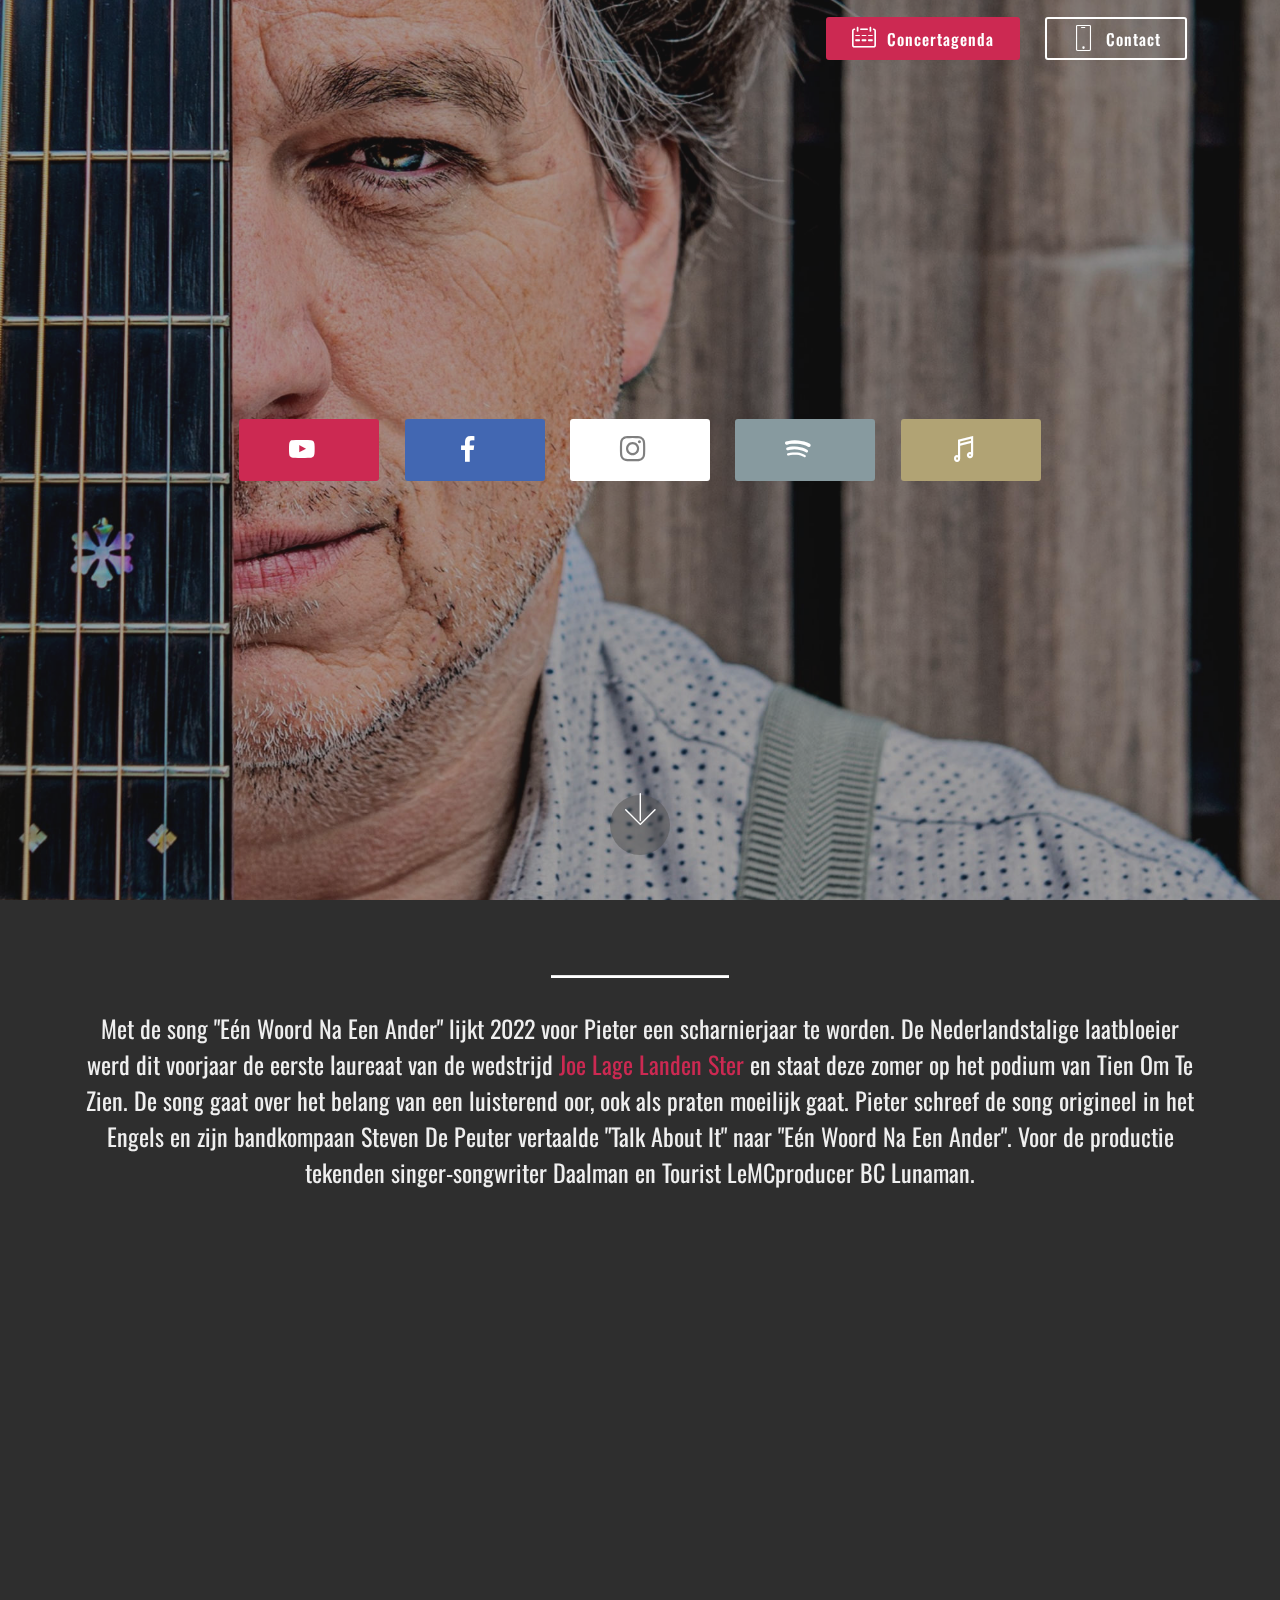
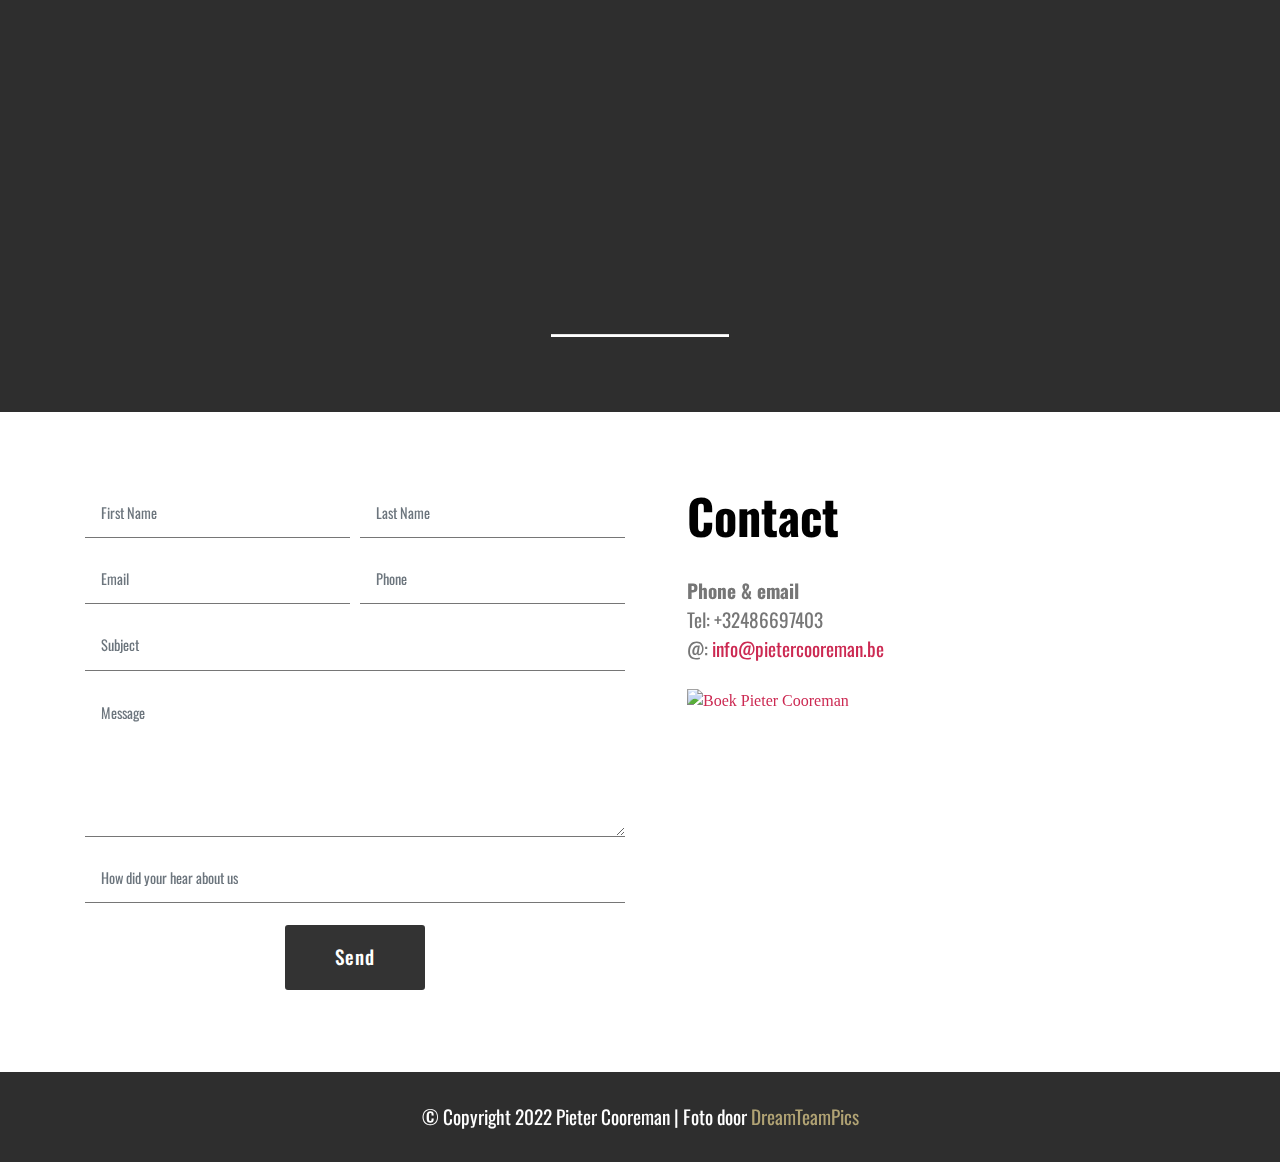
==== index.html @ 8de3ddf8 "Add files via upload" ====
<!DOCTYPE html>
<html  >
<head>
  
  <meta charset="UTF-8">
  <meta http-equiv="X-UA-Compatible" content="IE=edge">
  
  <meta name="viewport" content="width=device-width, initial-scale=1, minimum-scale=1">
  <link rel="shortcut icon" href="assets/images/favicon-60x53-1.png" type="image/x-icon">
  <meta name="description" content="">
  
  
  <title>Pieter Cooreman</title>
  <link rel="stylesheet" href="assets/web/assets/mobirise-icons/mobirise-icons.css">
  <link rel="stylesheet" href="assets/web/assets/mobirise-icons-bold/mobirise-icons-bold.css">
  <link rel="stylesheet" href="assets/web/assets/mobirise-icons2/mobirise2.css">
  <link rel="stylesheet" href="assets/bootstrap/css/bootstrap.min.css">
  <link rel="stylesheet" href="assets/bootstrap/css/bootstrap-grid.min.css">
  <link rel="stylesheet" href="assets/bootstrap/css/bootstrap-reboot.min.css">
  <link rel="stylesheet" href="assets/formstyler/jquery.formstyler.css">
  <link rel="stylesheet" href="assets/formstyler/jquery.formstyler.theme.css">
  <link rel="stylesheet" href="assets/datepicker/jquery.datetimepicker.min.css">
  <link rel="stylesheet" href="assets/dropdown/css/style.css">
  <link rel="stylesheet" href="assets/tether/tether.min.css">
  <link rel="stylesheet" href="assets/socicon/css/styles.css">
  <link rel="stylesheet" href="assets/theme/css/style.css">
  <link rel="stylesheet" href="assets/recaptcha.css">
  <link rel="preload" as="style" href="assets/mobirise/css/mbr-additional.css"><link rel="stylesheet" href="assets/mobirise/css/mbr-additional.css" type="text/css">
  
  
  

</head>
<body>
  <section class="menu cid-t3tR6fhyln" once="menu" id="menu1-g">

    

    <nav class="navbar navbar-expand beta-menu navbar-dropdown align-items-center navbar-fixed-top navbar-toggleable-sm bg-color transparent">
        <button class="navbar-toggler navbar-toggler-right" type="button" data-toggle="collapse" data-target="#navbarSupportedContent" aria-controls="navbarSupportedContent" aria-expanded="false" aria-label="Toggle navigation">
            <div class="hamburger">
                <span></span>
                <span></span>
                <span></span>
                <span></span>
            </div>
        </button>
        <div class="menu-logo">
            <div class="navbar-brand">
                
                
            </div>
        </div>
        <div class="collapse navbar-collapse" id="navbarSupportedContent">
            
            <div class="navbar-buttons mbr-section-btn"><a class="btn btn-sm btn-primary display-4" href="https://www.gigstarter.be/artiesten/pieter-cooreman" target="_blank"><span class="mbrib-calendar mbr-iconfont mbr-iconfont-btn"></span>
                    
                    Concertagenda</a> <a class="btn btn-sm btn-white-outline display-4" href="index.html#extForm24-2"><span class="mbri-mobile mbr-iconfont mbr-iconfont-btn"></span>
                    
                    Contact</a></div>
        </div>
    </nav>
</section>

<section class="cid-rFw34uyVMp mbr-fullscreen mbr-parallax-background" id="header2-1">

    

    <div class="mbr-overlay" style="opacity: 0.4; background-color: rgb(35, 35, 35);"></div>

    <div class="container align-center">
        <div class="row justify-content-md-center">
            <div class="mbr-white col-md-10">
                
                
                
                <div class="mbr-section-btn"><a class="btn btn-md btn-secondary display-4" href="https://www.youtube.com/user/petecorman" target="_blank"><span class="socicon socicon-youtube mbr-iconfont mbr-iconfont-btn"></span></a>
                    <a class="btn btn-md btn-success display-4" href="https://www.facebook.com/pietercooremanmusic/" target="_blank"><span class="socicon socicon-facebook mbr-iconfont mbr-iconfont-btn"></span></a> <a class="btn btn-md btn-white display-4" href="https://www.instagram.com/pieter.cooreman/" target="_blank"><span class="socicon socicon-instagram mbr-iconfont mbr-iconfont-btn"></span></a> <a style="background-color:#1ED760" class="btn btn-md btn-warning display-4" href="https://open.spotify.com/artist/6v3B1qel8jsKLI8cl4ZBY3" target="_blank"><span class="socicon socicon-spotify mbr-iconfont mbr-iconfont-btn"></span></a> <a class="btn btn-md btn-danger display-4" href="https://www.petecorman.com/audioplayer/default.asp?folder=10" target="_blank"><span class="mobi-mbri mobi-mbri-music mbr-iconfont mbr-iconfont-btn"></span></a></div>
            </div>
        </div>
    </div>
    <div class="mbr-arrow hidden-sm-down" aria-hidden="true">
        <a href="#next">
            <i class="mbri-down mbr-iconfont"></i>
        </a>
    </div>
</section>

<section class="mbr-section article content10 cid-tc3XnKyWX0" id="content10-l">
    
     

    <div class="container">
        <div class="inner-container" style="width: 100%;">
            <hr class="line" style="width: 16%;">
            <div class="section-text align-center mbr-white mbr-fonts-style display-5">Met de song "Eén Woord Na Een Ander" lijkt 2022 voor Pieter een scharnierjaar te worden. De Nederlandstalige laatbloeier werd dit voorjaar de eerste laureaat van de wedstrijd <a href="https://joe.be/nieuws/pieter-cooreman-is-de-lage-landen-ster-van-2022" target="_blank" class="text-secondary">Joe Lage Landen Ster</a>&nbsp;en staat deze zomer op het podium van Tien Om Te Zien. De song gaat over het belang van een luisterend oor, ook als praten moeilijk gaat. Pieter schreef de song origineel in het Engels en zijn bandkompaan Steven De Peuter vertaalde "Talk About It" naar "Eén Woord Na Een Ander". Voor de productie tekenden singer-songwriter Daalman en Tourist LeMCproducer BC Lunaman.<div><br>
                
                
                
                 <div style="max-width:100%;"><div style="position:relative;padding-bottom:calc(56.25% + 52px);height: 0;"><iframe style="position:absolute;top:0;left:0;" width="100%" height="100%" src="https://odesli.co/embed/?url=https%3A%2F%2Fsong.link%2F1woord&amp;theme=dark" frameborder="0" allowfullscreen="" sandbox="allow-same-origin allow-scripts allow-presentation allow-popups allow-popups-to-escape-sandbox" allow="clipboard-read; clipboard-write"></iframe></div></div>
                
                
                
                </div></div>
            <hr class="line" style="width: 16%;">
        </div>
    </div>
</section>

<section class="form cid-sa03cpF6pK" id="extForm24-2">
    
    
    <div class="container">
        <div class="row">
            <div class="col-lg-6 col-md-12 mx-auto mbr-form" data-form-type="formoid">
<!--Formbuilder Form-->
<form action="https://mobirise.com/" method="POST" class="mbr-form form-with-styler" data-form-title="Form Name"><input type="hidden" name="email" data-form-email="true" value="7g30qt+oLDjGAdKHdvNmD96dvkv8sdMRfQYIWAKqN4hw98cBuUbJbvgfVAjyrPVugj8qop0lKiTuABdoqNsE4vlqAiv1aAN77/4e5v+c3UnJcavPyKdq41aRUwHw98T3.M6rdQjyqjwoRrMq4YSTfpf2uwJOymldqOglf/cjh3y/0GyOZ4WFyIXiS0l6HQzWWoRRNG+eM4jF7948siHjvn70GZ6ynjPKPOmbhzybaodWUmyul8AYxmovO4evdL1yJ">
<div class="form-row">
<div hidden="hidden" data-form-alert="" class="alert alert-success col-12">Dank voor uw interesse. Wij nemen spoedig contact op met u.</div>
<div hidden="hidden" data-form-alert-danger="" class="alert alert-danger col-12">Oops...! some problem!</div>
</div>
<div class="dragArea form-row">
<div class="col-lg-12 col-md-12 col-sm-12 form-group">
<div class="form-row">
<div class="col">
<input type="text" name="nameFirst" placeholder="First Name" data-form-field="nameFirst" class="form-control text-multiple" value="" id="nameFirst-extForm24-2">
</div>
<div class="col">
<input type="text" name="nameLast" placeholder="Last Name" data-form-field="nameLast" class="form-control text-multiple" value="" id="nameLast-extForm24-2">
</div>
</div>
</div>
<div class="col-lg-6 col-md-12 col-sm-12 form-group" data-for="email">
<input type="email" name="email" placeholder="Email" data-form-field="email" required="required" class="form-control display-7" value="" id="email-extForm24-2">
</div>
<div data-for="phone" class="col-lg-6 col-md-12 col-sm-12 form-group">
<input type="tel" name="phone" placeholder="Phone" data-form-field="phone" class="form-control display-7" value="" id="phone-extForm24-2">
</div>
<div data-for="subject" class="col-lg-12 col-md-12 col-sm-12 form-group">
<input type="text" name="subject" placeholder="Subject" data-form-field="subject" class="form-control display-7" value="" id="subject-extForm24-2">
</div>
<div data-for="message" class="col-lg-12 col-md-12 col-sm-12 form-group">
<textarea name="message" placeholder="Message" data-form-field="message" class="form-control display-7" id="message-extForm24-2"></textarea>
</div>
<div data-for="how" class="col-lg-12 col-md-12 col-sm-12 form-group">
<input type="text" name="how" placeholder="How did your hear about us" data-form-field="how" class="form-control display-7" value="" id="how-extForm24-2">
</div>
<div class="col-auto m-auto mbr-section-btn">
<button type="submit" class="btn btn-black display-7">Send</button>
</div>
</div>
</form><!--Formbuilder Form-->
</div>


            <div class="col-md-12 col-lg-6">
                <div class="media-content">
                    <h1 class="mbr-section-title align-left mbr-bold mbr-black pb-3 mbr-fonts-style display-2">Contact</h1>
                    
                    <div class="mbr-section-text mbr-black pb-3 ">
                        

                        <p class="text2 pt-2 align-left mbr-fonts-style display-7"><strong>Phone &amp; email</strong><br>Tel: +32486697403<br>@: <a href="mailto:info@pietercooreman.be">info@pietercooreman.be</a>
                        
                        
                         
                        
                        
                        </p>
                         <p class="text2 pt-2 align-left mbr-fonts-style gigstarter-button" data-slug="pieter-cooreman" data-version="1">
  <a href="https://www.gigstarter.be/artists/pieter-cooreman" target="_blank"> 
    <img src="https://gigstarter.s3.amazonaws.com/boek_mij.png" alt="Boek Pieter Cooreman">
  </a>
</p>
                      
<script>
  (function(d, s, id) {
    var js, fjs = d.getElementsByTagName(s)[0];
    if (d.getElementById(id)) return;
    js = d.createElement(s);
    js.id = id;
    js.src = "//gigstarter.s3.amazonaws.com/sdk.js";
    fjs.parentNode.insertBefore(js, fjs);
  }(document, 'script', 'gigstarter-sdk'));
</script>
                        
                        
                        
                        
                        
                    </div>
                </div>
            </div>



        </div>
    </div>
</section>

<section once="footers" class="cid-tbsYnxZX0J" id="footer6-k">

    

    

    <div class="container">
        <div class="media-container-row align-center mbr-white">
            <div class="col-12">
                <p class="mbr-text mb-0 mbr-fonts-style display-7">
                    © Copyright 2022 Pieter Cooreman | Foto door <a href="https://www.facebook.com/Dreamteampics" target="_blank" class="text-danger">DreamTeamPics</a></p>
            </div>
        </div>
    </div>
</section>

<div class="modal mbr-popup cid-toQkKHgEqC fade" tabindex="-1" role="dialog" data-on-timer-delay="1" data-overlay-color="#000000" data-overlay-opacity="0.8" id="mbr-popup-q" aria-hidden="true">
        <div class="modal-dialog modal-dialog-centered" role="document">
            <div class="modal-content">
                <div class="modal-header">
                    <h5 class="modal-title mbr-fonts-style display-7">Ik kan ni lezen - Nieuwe single!</h5>
                    <button type="button" class="close" data-dismiss="modal" aria-label="Close">
                        <svg version="1.1" xmlns="http://www.w3.org/2000/svg" width="24" height="24" viewBox="0 0 32 32" fill="currentColor">
                            <path d="M31.797 0.191c-0.264-0.256-0.686-0.25-0.942 0.015l-13.328 13.326c-0.598 0.581 0.342 1.543 0.942 0.942l13.328-13.326c0.27-0.262 0.27-0.695 0-0.957zM14.472 17.515c-0.264-0.256-0.686-0.25-0.942 0.015l-13.328 13.326c-0.613 0.595 0.34 1.562 0.942 0.942l13.328-13.326c0.27-0.262 0.27-0.695 0-0.957zM1.144 0.205c-0.584-0.587-1.544 0.336-0.942 0.942l30.654 30.651c0.613 0.625 1.563-0.325 0.942-0.942z"></path>
                        </svg>
                    </button>
                </div>

                <div class="modal-body">
                    

                    <div>
                        
                            <div class="video-block mbr-figure"><iframe class="mbr-embedded-video" src="https://www.youtube.com/embed/2CTDVCK3cIs?rel=0&amp;amp;showinfo=0&amp;autoplay=0&amp;loop=0" width="1280" height="720" frameborder="0" allowfullscreen></iframe></div>

                            
                        </div>
                    </div>

                    <div class="modal-footer">
                        <div class="mbr-section-btn"><a class="btn btn-md btn-primary display-4" href="https://www.youtube.com/watch?v=2CTDVCK3cIs" target="_blank">
                                Luister nu!</a></div>
                    </div>
                </div>
            </div>
        </div>


  <script src="assets/web/assets/jquery/jquery.min.js"></script>
  <script src="assets/popper/popper.min.js"></script>
  <script src="assets/bootstrap/js/bootstrap.min.js"></script>
  <script src="assets/parallax/jarallax.min.js"></script>
  <script src="assets/formstyler/jquery.formstyler.js"></script>
  <script src="assets/formstyler/jquery.formstyler.min.js"></script>
  <script src="assets/datepicker/jquery.datetimepicker.full.js"></script>
  <script src="assets/dropdown/js/nav-dropdown.js"></script>
  <script src="assets/dropdown/js/navbar-dropdown.js"></script>
  <script src="assets/touchswipe/jquery.touch-swipe.min.js"></script>
  <script src="assets/popup-plugin/script.js"></script>
  <script src="assets/popup-ontimer-plugin/script.js"></script>
  <script src="assets/popup-video-plugin/script.js"></script>
  <script src="assets/popup-overlay-plugin/script.js"></script>
  <script src="assets/tether/tether.min.js"></script>
  <script src="assets/smoothscroll/smooth-scroll.js"></script>
  <script src="assets/theme/js/script.js"></script>
  <script src="assets/formoid.min.js"></script>
  
  

</body>
</html>
---- assets/web/assets/mobirise-icons/mobirise-icons.css ----
@font-face {
  font-family: 'MobiriseIcons';
  src:  url('mobirise-icons.eot?spat4u');
  src:  url('mobirise-icons.eot?spat4u#iefix') format('embedded-opentype'),
    url('mobirise-icons.ttf?spat4u') format('truetype'),
    url('mobirise-icons.woff?spat4u') format('woff'),
    url('mobirise-icons.svg?spat4u#MobiriseIcons') format('svg');
  font-weight: normal;
  font-style: normal;
  font-display: swap;
}

[class^="mbri-"], [class*=" mbri-"] {
  /* use !important to prevent issues with browser extensions that change fonts */
  font-family: MobiriseIcons !important;
  speak: none;
  font-style: normal;
  font-weight: normal;
  font-variant: normal;
  text-transform: none;
  line-height: 1;

  /* Better Font Rendering =========== */
  -webkit-font-smoothing: antialiased;
  -moz-osx-font-smoothing: grayscale;
}

.mbri-add-submenu:before {
  content: "\e900";
}
.mbri-alert:before {
  content: "\e901";
}
.mbri-align-center:before {
  content: "\e902";
}
.mbri-align-justify:before {
  content: "\e903";
}
.mbri-align-left:before {
  content: "\e904";
}
.mbri-align-right:before {
  content: "\e905";
}
.mbri-android:before {
  content: "\e906";
}
.mbri-apple:before {
  content: "\e907";
}
.mbri-arrow-down:before {
  content: "\e908";
}
.mbri-arrow-next:before {
  content: "\e909";
}
.mbri-arrow-prev:before {
  content: "\e90a";
}
.mbri-arrow-up:before {
  content: "\e90b";
}
.mbri-bold:before {
  content: "\e90c";
}
.mbri-bookmark:before {
  content: "\e90d";
}
.mbri-bootstrap:before {
  content: "\e90e";
}
.mbri-briefcase:before {
  content: "\e90f";
}
.mbri-browse:before {
  content: "\e910";
}
.mbri-bulleted-list:before {
  content: "\e911";
}
.mbri-calendar:before {
  content: "\e912";
}
.mbri-camera:before {
  content: "\e913";
}
.mbri-cart-add:before {
  content: "\e914";
}
.mbri-cart-full:before {
  content: "\e915";
}
.mbri-cash:before {
  content: "\e916";
}
.mbri-change-style:before {
  content: "\e917";
}
.mbri-chat:before {
  content: "\e918";
}
.mbri-clock:before {
  content: "\e919";
}
.mbri-close:before {
  content: "\e91a";
}
.mbri-cloud:before {
  content: "\e91b";
}
.mbri-code:before {
  content: "\e91c";
}
.mbri-contact-form:before {
  content: "\e91d";
}
.mbri-credit-card:before {
  content: "\e91e";
}
.mbri-cursor-click:before {
  content: "\e91f";
}
.mbri-cust-feedback:before {
  content: "\e920";
}
.mbri-database:before {
  content: "\e921";
}
.mbri-delivery:before {
  content: "\e922";
}
.mbri-desktop:before {
  content: "\e923";
}
.mbri-devices:before {
  content: "\e924";
}
.mbri-down:before {
  content: "\e925";
}
.mbri-download:before {
  content: "\e989";
}
.mbri-drag-n-drop:before {
  content: "\e927";
}
.mbri-drag-n-drop2:before {
  content: "\e928";
}
.mbri-edit:before {
  content: "\e929";
}
.mbri-edit2:before {
  content: "\e92a";
}
.mbri-error:before {
  content: "\e92b";
}
.mbri-extension:before {
  content: "\e92c";
}
.mbri-features:before {
  content: "\e92d";
}
.mbri-file:before {
  content: "\e92e";
}
.mbri-flag:before {
  content: "\e92f";
}
.mbri-folder:before {
  content: "\e930";
}
.mbri-gift:before {
  content: "\e931";
}
.mbri-github:before {
  content: "\e932";
}
.mbri-globe:before {
  content: "\e933";
}
.mbri-globe-2:before {
  content: "\e934";
}
.mbri-growing-chart:before {
  content: "\e935";
}
.mbri-hearth:before {
  content: "\e936";
}
.mbri-help:before {
  content: "\e937";
}
.mbri-home:before {
  content: "\e938";
}
.mbri-hot-cup:before {
  content: "\e939";
}
.mbri-idea:before {
  content: "\e93a";
}
.mbri-image-gallery:before {
  content: "\e93b";
}
.mbri-image-slider:before {
  content: "\e93c";
}
.mbri-info:before {
  content: "\e93d";
}
.mbri-italic:before {
  content: "\e93e";
}
.mbri-key:before {
  content: "\e93f";
}
.mbri-laptop:before {
  content: "\e940";
}
.mbri-layers:before {
  content: "\e941";
}
.mbri-left-right:before {
  content: "\e942";
}
.mbri-left:before {
  content: "\e943";
}
.mbri-letter:before {
  content: "\e944";
}
.mbri-like:before {
  content: "\e945";
}
.mbri-link:before {
  content: "\e946";
}
.mbri-lock:before {
  content: "\e947";
}
.mbri-login:before {
  content: "\e948";
}
.mbri-logout:before {
  content: "\e949";
}
.mbri-magic-stick:before {
  content: "\e94a";
}
.mbri-map-pin:before {
  content: "\e94b";
}
.mbri-menu:before {
  content: "\e94c";
}
.mbri-mobile:before {
  content: "\e94d";
}
.mbri-mobile2:before {
  content: "\e94e";
}
.mbri-mobirise:before {
  content: "\e94f";
}
.mbri-more-horizontal:before {
  content: "\e950";
}
.mbri-more-vertical:before {
  content: "\e951";
}
.mbri-music:before {
  content: "\e952";
}
.mbri-new-file:before {
  content: "\e953";
}
.mbri-numbered-list:before {
  content: "\e954";
}
.mbri-opened-folder:before {
  content: "\e955";
}
.mbri-pages:before {
  content: "\e956";
}
.mbri-paper-plane:before {
  content: "\e957";
}
.mbri-paperclip:before {
  content: "\e958";
}
.mbri-photo:before {
  content: "\e959";
}
.mbri-photos:before {
  content: "\e95a";
}
.mbri-pin:before {
  content: "\e95b";
}
.mbri-play:before {
  content: "\e95c";
}
.mbri-plus:before {
  content: "\e95d";
}
.mbri-preview:before {
  content: "\e95e";
}
.mbri-print:before {
  content: "\e95f";
}
.mbri-protect:before {
  content: "\e960";
}
.mbri-question:before {
  content: "\e961";
}
.mbri-quote-left:before {
  content: "\e962";
}
.mbri-quote-right:before {
  content: "\e963";
}
.mbri-refresh:before {
  content: "\e964";
}
.mbri-responsive:before {
  content: "\e965";
}
.mbri-right:before {
  content: "\e966";
}
.mbri-rocket:before {
  content: "\e967";
}
.mbri-sad-face:before {
  content: "\e968";
}
.mbri-sale:before {
  content: "\e969";
}
.mbri-save:before {
  content: "\e96a";
}
.mbri-search:before {
  content: "\e96b";
}
.mbri-setting:before {
  content: "\e96c";
}
.mbri-setting2:before {
  content: "\e96d";
}
.mbri-setting3:before {
  content: "\e96e";
}
.mbri-share:before {
  content: "\e96f";
}
.mbri-shopping-bag:before {
  content: "\e970";
}
.mbri-shopping-basket:before {
  content: "\e971";
}
.mbri-shopping-cart:before {
  content: "\e972";
}
.mbri-sites:before {
  content: "\e973";
}
.mbri-smile-face:before {
  content: "\e974";
}
.mbri-speed:before {
  content: "\e975";
}
.mbri-star:before {
  content: "\e976";
}
.mbri-success:before {
  content: "\e977";
}
.mbri-sun:before {
  content: "\e978";
}
.mbri-sun2:before {
  content: "\e979";
}
.mbri-tablet:before {
  content: "\e97a";
}
.mbri-tablet-vertical:before {
  content: "\e97b";
}
.mbri-target:before {
  content: "\e97c";
}
.mbri-timer:before {
  content: "\e97d";
}
.mbri-to-ftp:before {
  content: "\e97e";
}
.mbri-to-local-drive:before {
  content: "\e97f";
}
.mbri-touch-swipe:before {
  content: "\e980";
}
.mbri-touch:before {
  content: "\e981";
}
.mbri-trash:before {
  content: "\e982";
}
.mbri-underline:before {
  content: "\e983";
}
.mbri-unlink:before {
  content: "\e984";
}
.mbri-unlock:before {
  content: "\e985";
}
.mbri-up-down:before {
  content: "\e986";
}
.mbri-up:before {
  content: "\e987";
}
.mbri-update:before {
  content: "\e988";
}
.mbri-upload:before {
 content: "\e926"; 
}
.mbri-user:before {
  content: "\e98a";
}
.mbri-user2:before {
  content: "\e98b";
}
.mbri-users:before {
  content: "\e98c";
}
.mbri-video:before {
  content: "\e98d";
}
.mbri-video-play:before {
  content: "\e98e";
}
.mbri-watch:before {
  content: "\e98f";
}
.mbri-website-theme:before {
  content: "\e990";
}
.mbri-wifi:before {
  content: "\e991";
}
.mbri-windows:before {
  content: "\e992";
}
.mbri-zoom-out:before {
  content: "\e993";
}
.mbri-redo:before {
  content: "\e994";
}
.mbri-undo:before {
  content: "\e995";
}
---- assets/web/assets/mobirise-icons-bold/mobirise-icons-bold.css ----
@font-face {
  font-family: 'mobirise-icons-bold';
  font-display: swap;
  src:  url('mobirise-icons-bold.eot?m1l4yr');
  src:  url('mobirise-icons-bold.eot?m1l4yr#iefix') format('embedded-opentype'),
    url('mobirise-icons-bold.ttf?m1l4yr') format('truetype'),
    url('mobirise-icons-bold.woff?m1l4yr') format('woff'),
    url('mobirise-icons-bold.svg?m1l4yr#mobirise-icons-bold') format('svg');
  font-weight: normal;
  font-style: normal;
}

[class^="mbrib-"], [class*="mbrib-"] {
  /* use !important to prevent issues with browser extensions that change fonts */
  font-family: 'mobirise-icons-bold' !important;
  speak: none;
  font-style: normal;
  font-weight: normal;
  font-variant: normal;
  text-transform: none;
  line-height: 1;

  /* Better Font Rendering =========== */
  -webkit-font-smoothing: antialiased;
  -moz-osx-font-smoothing: grayscale;
}

.mbrib-add-submenu:before {
  content: "\e900";
}
.mbrib-alert:before {
  content: "\e901";
}
.mbrib-align-center:before {
  content: "\e902";
}
.mbrib-align-justify:before {
  content: "\e903";
}
.mbrib-align-left:before {
  content: "\e904";
}
.mbrib-align-right:before {
  content: "\e905";
}
.mbrib-android:before {
  content: "\e906";
}
.mbrib-apple:before {
  content: "\e907";
}
.mbrib-arrow-down:before {
  content: "\e908";
}
.mbrib-arrow-next:before {
  content: "\e909";
}
.mbrib-arrow-prev:before {
  content: "\e90a";
}
.mbrib-arrow-up:before {
  content: "\e90b";
}
.mbrib-bold:before {
  content: "\e90c";
}
.mbrib-bookmark:before {
  content: "\e90d";
}
.mbrib-bootstrap:before {
  content: "\e90e";
}
.mbrib-briefcase:before {
  content: "\e90f";
}
.mbrib-browse:before {
  content: "\e910";
}
.mbrib-bulleted-list:before {
  content: "\e911";
}
.mbrib-calendar:before {
  content: "\e912";
}
.mbrib-camera:before {
  content: "\e913";
}
.mbrib-cart-add:before {
  content: "\e914";
}
.mbrib-cart-full:before {
  content: "\e915";
}
.mbrib-cash:before {
  content: "\e916";
}
.mbrib-change-style:before {
  content: "\e917";
}
.mbrib-chat:before {
  content: "\e918";
}
.mbrib-clock:before {
  content: "\e919";
}
.mbrib-close:before {
  content: "\e91a";
}
.mbrib-cloud:before {
  content: "\e91b";
}
.mbrib-code:before {
  content: "\e91c";
}
.mbrib-contact-form:before {
  content: "\e91d";
}
.mbrib-credit-card:before {
  content: "\e91e";
}
.mbrib-cursor-click:before {
  content: "\e91f";
}
.mbrib-cust-feedback:before {
  content: "\e920";
}
.mbrib-database:before {
  content: "\e921";
}
.mbrib-delivery:before {
  content: "\e922";
}
.mbrib-desktop:before {
  content: "\e923";
}
.mbrib-devices:before {
  content: "\e924";
}
.mbrib-down:before {
  content: "\e925";
}
.mbrib-download:before {
  content: "\e926";
}
.mbrib-drag-n-drop:before {
  content: "\e927";
}
.mbrib-drag-n-drop2:before {
  content: "\e928";
}
.mbrib-edit:before {
  content: "\e929";
}
.mbrib-edit2:before {
  content: "\e92a";
}
.mbrib-error:before {
  content: "\e92b";
}
.mbrib-extension:before {
  content: "\e92c";
}
.mbrib-features:before {
  content: "\e92d";
}
.mbrib-file:before {
  content: "\e92e";
}
.mbrib-flag:before {
  content: "\e92f";
}
.mbrib-folder:before {
  content: "\e930";
}
.mbrib-gift:before {
  content: "\e931";
}
.mbrib-github:before {
  content: "\e932";
}
.mbrib-globe-2:before {
  content: "\e933";
}
.mbrib-globe:before {
  content: "\e934";
}
.mbrib-growing-chart:before {
  content: "\e935";
}
.mbrib-hearth:before {
  content: "\e936";
}
.mbrib-help:before {
  content: "\e937";
}
.mbrib-home:before {
  content: "\e938";
}
.mbrib-hot-cup:before {
  content: "\e939";
}
.mbrib-idea:before {
  content: "\e93a";
}
.mbrib-image-gallery:before {
  content: "\e93b";
}
.mbrib-image-slider:before {
  content: "\e93c";
}
.mbrib-info:before {
  content: "\e93d";
}
.mbrib-italic:before {
  content: "\e93e";
}
.mbrib-key:before {
  content: "\e93f";
}
.mbrib-laptop:before {
  content: "\e940";
}
.mbrib-layers:before {
  content: "\e941";
}
.mbrib-left-right:before {
  content: "\e942";
}
.mbrib-left:before {
  content: "\e943";
}
.mbrib-letter:before {
  content: "\e944";
}
.mbrib-like:before {
  content: "\e945";
}
.mbrib-link:before {
  content: "\e946";
}
.mbrib-lock:before {
  content: "\e947";
}
.mbrib-login:before {
  content: "\e948";
}
.mbrib-logout:before {
  content: "\e949";
}
.mbrib-magic-stick:before {
  content: "\e94a";
}
.mbrib-map-pin:before {
  content: "\e94b";
}
.mbrib-menu:before {
  content: "\e94c";
}
.mbrib-mobile:before {
  content: "\e94d";
}
.mbrib-mobile2:before {
  content: "\e94e";
}
.mbrib-mobirise:before {
  content: "\e94f";
}
.mbrib-more-horizontal:before {
  content: "\e950";
}
.mbrib-more-vertical:before {
  content: "\e951";
}
.mbrib-music:before {
  content: "\e952";
}
.mbrib-new-file:before {
  content: "\e953";
}
.mbrib-numbered-list:before {
  content: "\e954";
}
.mbrib-opened-folder:before {
  content: "\e955";
}
.mbrib-pages:before {
  content: "\e956";
}
.mbrib-paper-plane:before {
  content: "\e957";
}
.mbrib-paperclip:before {
  content: "\e958";
}
.mbrib-photo:before {
  content: "\e959";
}
.mbrib-photos:before {
  content: "\e95a";
}
.mbrib-pin:before {
  content: "\e95b";
}
.mbrib-play:before {
  content: "\e95c";
}
.mbrib-plus:before {
  content: "\e95d";
}
.mbrib-preview:before {
  content: "\e95e";
}
.mbrib-print:before {
  content: "\e95f";
}
.mbrib-protect:before {
  content: "\e960";
}
.mbrib-question:before {
  content: "\e961";
}
.mbrib-quote-left:before {
  content: "\e962";
}
.mbrib-quote-right:before {
  content: "\e963";
}
.mbrib-redo:before {
  content: "\e964";
}
.mbrib-refresh:before {
  content: "\e965";
}
.mbrib-responsive:before {
  content: "\e966";
}
.mbrib-right:before {
  content: "\e967";
}
.mbrib-rocket:before {
  content: "\e968";
}
.mbrib-sad-face:before {
  content: "\e969";
}
.mbrib-sale:before {
  content: "\e96a";
}
.mbrib-save:before {
  content: "\e96b";
}
.mbrib-search:before {
  content: "\e96c";
}
.mbrib-setting:before {
  content: "\e96d";
}
.mbrib-setting2:before {
  content: "\e96e";
}
.mbrib-setting3:before {
  content: "\e96f";
}
.mbrib-share:before {
  content: "\e970";
}
.mbrib-shopping-bag:before {
  content: "\e971";
}
.mbrib-shopping-basket:before {
  content: "\e972";
}
.mbrib-shopping-cart:before {
  content: "\e973";
}
.mbrib-sites:before {
  content: "\e974";
}
.mbrib-smile-face:before {
  content: "\e975";
}
.mbrib-speed:before {
  content: "\e976";
}
.mbrib-star:before {
  content: "\e977";
}
.mbrib-success:before {
  content: "\e978";
}
.mbrib-sun:before {
  content: "\e979";
}
.mbrib-sun2:before {
  content: "\e97a";
}
.mbrib-tablet-vertical:before {
  content: "\e97b";
}
.mbrib-tablet:before {
  content: "\e97c";
}
.mbrib-target:before {
  content: "\e97d";
}
.mbrib-timer:before {
  content: "\e97e";
}
.mbrib-to-ftp:before {
  content: "\e97f";
}
.mbrib-to-local-drive:before {
  content: "\e980";
}
.mbrib-touch-swipe:before {
  content: "\e981";
}
.mbrib-touch:before {
  content: "\e982";
}
.mbrib-trash:before {
  content: "\e983";
}
.mbrib-underline:before {
  content: "\e984";
}
.mbrib-undo:before {
  content: "\e985";
}
.mbrib-unlink:before {
  content: "\e986";
}
.mbrib-unlock:before {
  content: "\e987";
}
.mbrib-up-down:before {
  content: "\e988";
}
.mbrib-up:before {
  content: "\e989";
}
.mbrib-update:before {
  content: "\e98a";
}
.mbrib-upload:before {
  content: "\e98b";
}
.mbrib-user:before {
  content: "\e98c";
}
.mbrib-user2:before {
  content: "\e98d";
}
.mbrib-users:before {
  content: "\e98e";
}
.mbrib-video-play:before {
  content: "\e98f";
}
.mbrib-video:before {
  content: "\e990";
}
.mbrib-watch:before {
  content: "\e991";
}
.mbrib-website-theme:before {
  content: "\e992";
}
.mbrib-wifi:before {
  content: "\e993";
}
.mbrib-windows:before {
  content: "\e994";
}
.mbrib-zoom-out:before {
  content: "\e995";
}
---- assets/web/assets/mobirise-icons2/mobirise2.css ----
@font-face {
  font-family: 'Moririse2';
  font-display: swap;
  src:  url('mobirise2.eot?f2bix4');
  src:  url('mobirise2.eot?f2bix4#iefix') format('embedded-opentype'),
    url('mobirise2.ttf?f2bix4') format('truetype'),
    url('mobirise2.woff?f2bix4') format('woff'),
    url('mobirise2.svg?f2bix4#mobirise2') format('svg');
  font-weight: normal;
  font-style: normal;
}

[class^="mobi-"], [class*=" mobi-"] {
  /* use !important to prevent issues with browser extensions that change fonts */
  font-family: 'Moririse2' !important;
  speak: none;
  font-style: normal;
  font-weight: normal;
  font-variant: normal;
  text-transform: none;
  line-height: 1;

  /* Better Font Rendering =========== */
  -webkit-font-smoothing: antialiased;
  -moz-osx-font-smoothing: grayscale;
}

.mobi-mbri-add-submenu:before {
  content: "\e900";
}
.mobi-mbri-alert:before {
  content: "\e901";
}
.mobi-mbri-align-center:before {
  content: "\e902";
}
.mobi-mbri-align-justify:before {
  content: "\e903";
}
.mobi-mbri-align-left:before {
  content: "\e904";
}
.mobi-mbri-align-right:before {
  content: "\e905";
}
.mobi-mbri-android:before {
  content: "\e906";
}
.mobi-mbri-apple:before {
  content: "\e907";
}
.mobi-mbri-arrow-down:before {
  content: "\e908";
}
.mobi-mbri-arrow-next:before {
  content: "\e909";
}
.mobi-mbri-arrow-prev:before {
  content: "\e90a";
}
.mobi-mbri-arrow-up:before {
  content: "\e90b";
}
.mobi-mbri-bold:before {
  content: "\e90c";
}
.mobi-mbri-bookmark:before {
  content: "\e90d";
}
.mobi-mbri-bootstrap:before {
  content: "\e90e";
}
.mobi-mbri-briefcase:before {
  content: "\e90f";
}
.mobi-mbri-browse:before {
  content: "\e910";
}
.mobi-mbri-bulleted-list:before {
  content: "\e911";
}
.mobi-mbri-calendar:before {
  content: "\e912";
}
.mobi-mbri-camera:before {
  content: "\e913";
}
.mobi-mbri-cart-add:before {
  content: "\e914";
}
.mobi-mbri-cart-full:before {
  content: "\e915";
}
.mobi-mbri-cash:before {
  content: "\e916";
}
.mobi-mbri-change-style:before {
  content: "\e917";
}
.mobi-mbri-chat:before {
  content: "\e918";
}
.mobi-mbri-clock:before {
  content: "\e919";
}
.mobi-mbri-close:before {
  content: "\e91a";
}
.mobi-mbri-cloud:before {
  content: "\e91b";
}
.mobi-mbri-code:before {
  content: "\e91c";
}
.mobi-mbri-contact-form:before {
  content: "\e91d";
}
.mobi-mbri-credit-card:before {
  content: "\e91e";
}
.mobi-mbri-cursor-click:before {
  content: "\e91f";
}
.mobi-mbri-cust-feedback:before {
  content: "\e920";
}
.mobi-mbri-database:before {
  content: "\e921";
}
.mobi-mbri-delivery:before {
  content: "\e922";
}
.mobi-mbri-desktop:before {
  content: "\e923";
}
.mobi-mbri-devices:before {
  content: "\e924";
}
.mobi-mbri-down:before {
  content: "\e925";
}
.mobi-mbri-download-2:before {
  content: "\e926";
}
.mobi-mbri-download:before {
  content: "\e927";
}
.mobi-mbri-drag-n-drop-2:before {
  content: "\e928";
}
.mobi-mbri-drag-n-drop:before {
  content: "\e929";
}
.mobi-mbri-edit-2:before {
  content: "\e92a";
}
.mobi-mbri-edit:before {
  content: "\e92b";
}
.mobi-mbri-error:before {
  content: "\e92c";
}
.mobi-mbri-extension:before {
  content: "\e92d";
}
.mobi-mbri-features:before {
  content: "\e92e";
}
.mobi-mbri-file:before {
  content: "\e92f";
}
.mobi-mbri-flag:before {
  content: "\e930";
}
.mobi-mbri-folder:before {
  content: "\e931";
}
.mobi-mbri-gift:before {
  content: "\e932";
}
.mobi-mbri-github:before {
  content: "\e933";
}
.mobi-mbri-globe-2:before {
  content: "\e934";
}
.mobi-mbri-globe:before {
  content: "\e935";
}
.mobi-mbri-growing-chart:before {
  content: "\e936";
}
.mobi-mbri-hearth:before {
  content: "\e937";
}
.mobi-mbri-help:before {
  content: "\e938";
}
.mobi-mbri-home:before {
  content: "\e939";
}
.mobi-mbri-hot-cup:before {
  content: "\e93a";
}
.mobi-mbri-idea:before {
  content: "\e93b";
}
.mobi-mbri-image-gallery:before {
  content: "\e93c";
}
.mobi-mbri-image-slider:before {
  content: "\e93d";
}
.mobi-mbri-info:before {
  content: "\e93e";
}
.mobi-mbri-italic:before {
  content: "\e93f";
}
.mobi-mbri-key:before {
  content: "\e940";
}
.mobi-mbri-laptop:before {
  content: "\e941";
}
.mobi-mbri-layers:before {
  content: "\e942";
}
.mobi-mbri-left-right:before {
  content: "\e943";
}
.mobi-mbri-left:before {
  content: "\e944";
}
.mobi-mbri-letter:before {
  content: "\e945";
}
.mobi-mbri-like:before {
  content: "\e946";
}
.mobi-mbri-link:before {
  content: "\e947";
}
.mobi-mbri-lock:before {
  content: "\e948";
}
.mobi-mbri-login:before {
  content: "\e949";
}
.mobi-mbri-logout:before {
  content: "\e94a";
}
.mobi-mbri-magic-stick:before {
  content: "\e94b";
}
.mobi-mbri-map-pin:before {
  content: "\e94c";
}
.mobi-mbri-menu:before {
  content: "\e94d";
}
.mobi-mbri-mobile-2:before {
  content: "\e94e";
}
.mobi-mbri-mobile-horizontal:before {
  content: "\e94f";
}
.mobi-mbri-mobile:before {
  content: "\e950";
}
.mobi-mbri-mobirise:before {
  content: "\e951";
}
.mobi-mbri-more-horizontal:before {
  content: "\e952";
}
.mobi-mbri-more-vertical:before {
  content: "\e953";
}
.mobi-mbri-music:before {
  content: "\e954";
}
.mobi-mbri-new-file:before {
  content: "\e955";
}
.mobi-mbri-numbered-list:before {
  content: "\e956";
}
.mobi-mbri-opened-folder:before {
  content: "\e957";
}
.mobi-mbri-pages:before {
  content: "\e958";
}
.mobi-mbri-paper-plane:before {
  content: "\e959";
}
.mobi-mbri-paperclip:before {
  content: "\e95a";
}
.mobi-mbri-phone:before {
  content: "\e95b";
}
.mobi-mbri-photo:before {
  content: "\e95c";
}
.mobi-mbri-photos:before {
  content: "\e95d";
}
.mobi-mbri-pin:before {
  content: "\e95e";
}
.mobi-mbri-play:before {
  content: "\e95f";
}
.mobi-mbri-plus:before {
  content: "\e960";
}
.mobi-mbri-preview:before {
  content: "\e961";
}
.mobi-mbri-print:before {
  content: "\e962";
}
.mobi-mbri-protect:before {
  content: "\e963";
}
.mobi-mbri-question:before {
  content: "\e964";
}
.mobi-mbri-quote-left:before {
  content: "\e965";
}
.mobi-mbri-quote-right:before {
  content: "\e966";
}
.mobi-mbri-redo:before {
  content: "\e967";
}
.mobi-mbri-refresh:before {
  content: "\e968";
}
.mobi-mbri-responsive-2:before {
  content: "\e969";
}
.mobi-mbri-responsive:before {
  content: "\e96a";
}
.mobi-mbri-right:before {
  content: "\e96b";
}
.mobi-mbri-rocket:before {
  content: "\e96c";
}
.mobi-mbri-sad-face:before {
  content: "\e96d";
}
.mobi-mbri-sale:before {
  content: "\e96e";
}
.mobi-mbri-save:before {
  content: "\e96f";
}
.mobi-mbri-search:before {
  content: "\e970";
}
.mobi-mbri-setting-2:before {
  content: "\e971";
}
.mobi-mbri-setting-3:before {
  content: "\e972";
}
.mobi-mbri-setting:before {
  content: "\e973";
}
.mobi-mbri-share:before {
  content: "\e974";
}
.mobi-mbri-shopping-bag:before {
  content: "\e975";
}
.mobi-mbri-shopping-basket:before {
  content: "\e976";
}
.mobi-mbri-shopping-cart:before {
  content: "\e977";
}
.mobi-mbri-sites:before {
  content: "\e978";
}
.mobi-mbri-smile-face:before {
  content: "\e979";
}
.mobi-mbri-speed:before {
  content: "\e97a";
}
.mobi-mbri-star:before {
  content: "\e97b";
}
.mobi-mbri-success:before {
  content: "\e97c";
}
.mobi-mbri-sun:before {
  content: "\e97d";
}
.mobi-mbri-sun2:before {
  content: "\e97e";
}
.mobi-mbri-tablet-vertical:before {
  content: "\e97f";
}
.mobi-mbri-tablet:before {
  content: "\e980";
}
.mobi-mbri-target:before {
  content: "\e981";
}
.mobi-mbri-timer:before {
  content: "\e982";
}
.mobi-mbri-to-ftp:before {
  content: "\e983";
}
.mobi-mbri-to-local-drive:before {
  content: "\e984";
}
.mobi-mbri-touch-swipe:before {
  content: "\e985";
}
.mobi-mbri-touch:before {
  content: "\e986";
}
.mobi-mbri-trash:before {
  content: "\e987";
}
.mobi-mbri-underline:before {
  content: "\e988";
}
.mobi-mbri-undo:before {
  content: "\e989";
}
.mobi-mbri-unlink:before {
  content: "\e98a";
}
.mobi-mbri-unlock:before {
  content: "\e98b";
}
.mobi-mbri-up-down:before {
  content: "\e98c";
}
.mobi-mbri-up:before {
  content: "\e98d";
}
.mobi-mbri-update:before {
  content: "\e98e";
}
.mobi-mbri-upload-2:before {
  content: "\e98f";
}
.mobi-mbri-upload:before {
  content: "\e990";
}
.mobi-mbri-user-2:before {
  content: "\e991";
}
.mobi-mbri-user:before {
  content: "\e992";
}
.mobi-mbri-users:before {
  content: "\e993";
}
.mobi-mbri-video-play:before {
  content: "\e994";
}
.mobi-mbri-video:before {
  content: "\e995";
}
.mobi-mbri-watch:before {
  content: "\e996";
}
.mobi-mbri-website-theme-2:before {
  content: "\e997";
}
.mobi-mbri-website-theme:before {
  content: "\e998";
}
.mobi-mbri-wifi:before {
  content: "\e999";
}
.mobi-mbri-windows:before {
  content: "\e99a";
}
.mobi-mbri-zoom-in:before {
  content: "\e99b";
}
.mobi-mbri-zoom-out:before {
  content: "\e99c";
}
---- assets/dropdown/css/style.css ----
.navbar-dropdown {
  left: 0;
  padding: 0;
  position: absolute;
  right: 0;
  top: 0;
  transition: all 0.45s ease;
  z-index: 1030;
  background: #282828; }
  .navbar-dropdown .navbar-logo {
    margin-right: 0.8rem;
    transition: margin 0.3s ease-in-out;
    vertical-align: middle; }
    .navbar-dropdown .navbar-logo img {
      height: 3.125rem;
      transition: all 0.3s ease-in-out; }
    .navbar-dropdown .navbar-logo.mbr-iconfont {
      font-size: 3.125rem;
      line-height: 3.125rem; }
  .navbar-dropdown .navbar-caption {
    font-weight: 700;
    white-space: normal;
    vertical-align: -4px;
    line-height: 3.125rem !important; }
    .navbar-dropdown .navbar-caption, .navbar-dropdown .navbar-caption:hover {
      color: inherit;
      text-decoration: none; }
  .navbar-dropdown .mbr-iconfont + .navbar-caption {
    vertical-align: -1px; }
  .navbar-dropdown.navbar-fixed-top {
    position: fixed; }
  .navbar-dropdown .navbar-brand span {
    vertical-align: -4px; }
  .navbar-dropdown.bg-color.transparent {
    background: none; }
  .navbar-dropdown.navbar-short .navbar-brand {
    padding: 0.625rem 0; }
    .navbar-dropdown.navbar-short .navbar-brand span {
      vertical-align: -1px; }
  .navbar-dropdown.navbar-short .navbar-caption {
    line-height: 2.375rem !important;
    vertical-align: -2px; }
  .navbar-dropdown.navbar-short .navbar-logo {
    margin-right: 0.5rem; }
    .navbar-dropdown.navbar-short .navbar-logo img {
      height: 2.375rem; }
    .navbar-dropdown.navbar-short .navbar-logo.mbr-iconfont {
      font-size: 2.375rem;
      line-height: 2.375rem; }
  .navbar-dropdown.navbar-short .mbr-table-cell {
    height: 3.625rem; }
  .navbar-dropdown .navbar-close {
    left: 0.6875rem;
    position: fixed;
    top: 0.75rem;
    z-index: 1000; }
  .navbar-dropdown .hamburger-icon {
    content: "";
    display: inline-block;
    vertical-align: middle;
    width: 16px;
    -webkit-box-shadow: 0 -6px 0 1px #282828,0 0 0 1px #282828,0 6px 0 1px #282828;
    -moz-box-shadow: 0 -6px 0 1px #282828,0 0 0 1px #282828,0 6px 0 1px #282828;
    box-shadow: 0 -6px 0 1px #282828,0 0 0 1px #282828,0 6px 0 1px #282828; }

.dropdown-menu .dropdown-toggle[data-toggle="dropdown-submenu"]::after {
  border-bottom: 0.35em solid transparent;
  border-left: 0.35em solid;
  border-right: 0;
  border-top: 0.35em solid transparent;
  margin-left: 0.3rem; }

.dropdown-menu .dropdown-item:focus {
  outline: 0; }

.nav-dropdown {
  font-size: 0.75rem;
  font-weight: 500;
  height: auto !important; }
  .nav-dropdown .nav-btn {
    padding-left: 1rem; }
  .nav-dropdown .link {
    margin: .667em 1.667em;
    font-weight: 500;
    padding: 0;
    transition: color .2s ease-in-out; }
    .nav-dropdown .link.dropdown-toggle {
      margin-right: 2.583em; }
      .nav-dropdown .link.dropdown-toggle::after {
        margin-left: .25rem;
        border-top: 0.35em solid;
        border-right: 0.35em solid transparent;
        border-left: 0.35em solid transparent;
        border-bottom: 0; }
      .nav-dropdown .link.dropdown-toggle[aria-expanded="true"] {
        margin: 0;
        padding: 0.667em 3.263em  0.667em 1.667em; }
  .nav-dropdown .link::after,
  .nav-dropdown .dropdown-item::after {
    color: inherit; }
  .nav-dropdown .btn {
    font-size: 0.75rem;
    font-weight: 700;
    letter-spacing: 0;
    margin-bottom: 0;
    padding-left: 1.25rem;
    padding-right: 1.25rem; }
  .nav-dropdown .dropdown-menu {
    border-radius: 0;
    border: 0;
    left: 0;
    margin: 0;
    padding-bottom: 1.25rem;
    padding-top: 1.25rem;
    position: relative; }
  .nav-dropdown .dropdown-submenu {
    margin-left: 0.125rem;
    top: 0; }
  .nav-dropdown .dropdown-item {
    font-weight: 500;
    line-height: 2;
    padding: 0.3846em 4.615em 0.3846em 1.5385em;
    position: relative;
    transition: color .2s ease-in-out, background-color .2s ease-in-out; }
    .nav-dropdown .dropdown-item::after {
      margin-top: -0.3077em;
      position: absolute;
      right: 1.1538em;
      top: 50%; }
    .nav-dropdown .dropdown-item:focus, .nav-dropdown .dropdown-item:hover {
      background: none; }

@media (max-width: 767px) {
  .nav-dropdown.navbar-toggleable-sm {
    bottom: 0;
    display: none;
    left: 0;
    overflow-x: hidden;
    position: fixed;
    top: 0;
    transform: translateX(-100%);
    -ms-transform: translateX(-100%);
    -webkit-transform: translateX(-100%);
    width: 18.75rem;
    z-index: 999; } }
.nav-dropdown.navbar-toggleable-xl {
  bottom: 0;
  display: none;
  left: 0;
  overflow-x: hidden;
  position: fixed;
  top: 0;
  transform: translateX(-100%);
  -ms-transform: translateX(-100%);
  -webkit-transform: translateX(-100%);
  width: 18.75rem;
  z-index: 999; }

.nav-dropdown-sm {
  display: block !important;
  overflow-x: hidden;
  overflow: auto;
  padding-top: 3.875rem; }
  .nav-dropdown-sm::after {
    content: "";
    display: block;
    height: 3rem;
    width: 100%; }
  .nav-dropdown-sm.collapse.in ~ .navbar-close {
    display: block !important; }
  .nav-dropdown-sm.collapsing, .nav-dropdown-sm.collapse.in {
    transform: translateX(0);
    -ms-transform: translateX(0);
    -webkit-transform: translateX(0);
    transition: all 0.25s ease-out;
    -webkit-transition: all 0.25s ease-out;
    background: #282828; }
  .nav-dropdown-sm.collapsing[aria-expanded="false"] {
    transform: translateX(-100%);
    -ms-transform: translateX(-100%);
    -webkit-transform: translateX(-100%); }
  .nav-dropdown-sm .nav-item {
    display: block;
    margin-left: 0 !important;
    padding-left: 0; }
  .nav-dropdown-sm .link,
  .nav-dropdown-sm .dropdown-item {
    border-top: 1px dotted rgba(255, 255, 255, 0.1);
    font-size: 0.8125rem;
    line-height: 1.6;
    margin: 0 !important;
    padding: 0.875rem 2.4rem 0.875rem 1.5625rem !important;
    position: relative;
    white-space: normal; }
    .nav-dropdown-sm .link:focus, .nav-dropdown-sm .link:hover,
    .nav-dropdown-sm .dropdown-item:focus,
    .nav-dropdown-sm .dropdown-item:hover {
      background: rgba(0, 0, 0, 0.2) !important;
      color: #c0a375; }
  .nav-dropdown-sm .nav-btn {
    position: relative;
    padding: 1.5625rem 1.5625rem 0 1.5625rem; }
    .nav-dropdown-sm .nav-btn::before {
      border-top: 1px dotted rgba(255, 255, 255, 0.1);
      content: "";
      left: 0;
      position: absolute;
      top: 0;
      width: 100%; }
    .nav-dropdown-sm .nav-btn + .nav-btn {
      padding-top: 0.625rem; }
      .nav-dropdown-sm .nav-btn + .nav-btn::before {
        display: none; }
  .nav-dropdown-sm .btn {
    padding: 0.625rem 0; }
  .nav-dropdown-sm .dropdown-toggle[data-toggle="dropdown-submenu"]::after {
    margin-left: .25rem;
    border-top: 0.35em solid;
    border-right: 0.35em solid transparent;
    border-left: 0.35em solid transparent;
    border-bottom: 0; }
  .nav-dropdown-sm .dropdown-toggle[data-toggle="dropdown-submenu"][aria-expanded="true"]::after {
    border-top: 0;
    border-right: 0.35em solid transparent;
    border-left: 0.35em solid transparent;
    border-bottom: 0.35em solid; }
  .nav-dropdown-sm .dropdown-menu {
    margin: 0;
    padding: 0;
    position: relative;
    top: 0;
    left: 0;
    width: 100%;
    border: 0;
    float: none;
    border-radius: 0;
    background: none; }
  .nav-dropdown-sm .dropdown-submenu {
    left: 100%;
    margin-left: 0.125rem;
    margin-top: -1.25rem;
    top: 0; }

.navbar-toggleable-sm .nav-dropdown .dropdown-menu {
  position: absolute; }

.navbar-toggleable-sm .nav-dropdown .dropdown-submenu {
  left: 100%;
  margin-left: 0.125rem;
  margin-top: -1.25rem;
  top: 0; }

.navbar-toggleable-sm.opened .nav-dropdown .dropdown-menu {
  position: relative; }

.navbar-toggleable-sm.opened .nav-dropdown .dropdown-submenu {
  left: 0;
  margin-left: 00rem;
  margin-top: 0rem;
  top: 0; }

.is-builder .nav-dropdown.collapsing {
  transition: none !important; }

/*# sourceMappingURL=style.css.map */
---- assets/socicon/css/styles.css ----
@charset "UTF-8";

@font-face {
  font-family: 'Socicon';
  src:  url('../fonts/socicon.eot');
  src:  url('../fonts/socicon.eot?#iefix') format('embedded-opentype'),
    url('../fonts/socicon.woff2') format('woff2'),
    url('../fonts/socicon.ttf') format('truetype'),
    url('../fonts/socicon.woff') format('woff'),
    url('../fonts/socicon.svg#socicon') format('svg');
  font-weight: normal;
  font-style: normal;
}

[data-icon]:before {
  font-family: "socicon" !important;
  content: attr(data-icon);
  font-style: normal !important;
  font-weight: normal !important;
  font-variant: normal !important;
  text-transform: none !important;
  speak: none;
  line-height: 1;
  -webkit-font-smoothing: antialiased;
  -moz-osx-font-smoothing: grayscale;
}

[class^="socicon-"], [class*=" socicon-"] {
  /* use !important to prevent issues with browser extensions that change fonts */
  font-family: 'Socicon' !important;
  speak: none;
  font-style: normal;
  font-weight: normal;
  font-variant: normal;
  text-transform: none;
  line-height: 1;

  /* Better Font Rendering =========== */
  -webkit-font-smoothing: antialiased;
  -moz-osx-font-smoothing: grayscale;
}

.socicon-eitaa:before {
  content: "\e97c";
}
.socicon-soroush:before {
  content: "\e97d";
}
.socicon-bale:before {
  content: "\e97e";
}
.socicon-zazzle:before {
  content: "\e97b";
}
.socicon-society6:before {
  content: "\e97a";
}
.socicon-redbubble:before {
  content: "\e979";
}
.socicon-avvo:before {
  content: "\e978";
}
.socicon-stitcher:before {
  content: "\e977";
}
.socicon-googlehangouts:before {
  content: "\e974";
}
.socicon-dlive:before {
  content: "\e975";
}
.socicon-vsco:before {
  content: "\e976";
}
.socicon-flipboard:before {
  content: "\e973";
}
.socicon-ubuntu:before {
  content: "\e958";
}
.socicon-artstation:before {
  content: "\e959";
}
.socicon-invision:before {
  content: "\e95a";
}
.socicon-torial:before {
  content: "\e95b";
}
.socicon-collectorz:before {
  content: "\e95c";
}
.socicon-seenthis:before {
  content: "\e95d";
}
.socicon-googleplaymusic:before {
  content: "\e95e";
}
.socicon-debian:before {
  content: "\e95f";
}
.socicon-filmfreeway:before {
  content: "\e960";
}
.socicon-gnome:before {
  content: "\e961";
}
.socicon-itchio:before {
  content: "\e962";
}
.socicon-jamendo:before {
  content: "\e963";
}
.socicon-mix:before {
  content: "\e964";
}
.socicon-sharepoint:before {
  content: "\e965";
}
.socicon-tinder:before {
  content: "\e966";
}
.socicon-windguru:before {
  content: "\e967";
}
.socicon-cdbaby:before {
  content: "\e968";
}
.socicon-elementaryos:before {
  content: "\e969";
}
.socicon-stage32:before {
  content: "\e96a";
}
.socicon-tiktok:before {
  content: "\e96b";
}
.socicon-gitter:before {
  content: "\e96c";
}
.socicon-letterboxd:before {
  content: "\e96d";
}
.socicon-threema:before {
  content: "\e96e";
}
.socicon-splice:before {
  content: "\e96f";
}
.socicon-metapop:before {
  content: "\e970";
}
.socicon-naver:before {
  content: "\e971";
}
.socicon-remote:before {
  content: "\e972";
}
.socicon-internet:before {
  content: "\e957";
}
.socicon-moddb:before {
  content: "\e94b";
}
.socicon-indiedb:before {
  content: "\e94c";
}
.socicon-traxsource:before {
  content: "\e94d";
}
.socicon-gamefor:before {
  content: "\e94e";
}
.socicon-pixiv:before {
  content: "\e94f";
}
.socicon-myanimelist:before {
  content: "\e950";
}
.socicon-blackberry:before {
  content: "\e951";
}
.socicon-wickr:before {
  content: "\e952";
}
.socicon-spip:before {
  content: "\e953";
}
.socicon-napster:before {
  content: "\e954";
}
.socicon-beatport:before {
  content: "\e955";
}
.socicon-hackerone:before {
  content: "\e956";
}
.socicon-hackernews:before {
  content: "\e946";
}
.socicon-smashwords:before {
  content: "\e947";
}
.socicon-kobo:before {
  content: "\e948";
}
.socicon-bookbub:before {
  content: "\e949";
}
.socicon-mailru:before {
  content: "\e94a";
}
.socicon-gitlab:before {
  content: "\e945";
}
.socicon-instructables:before {
  content: "\e944";
}
.socicon-portfolio:before {
  content: "\e943";
}
.socicon-codered:before {
  content: "\e940";
}
.socicon-origin:before {
  content: "\e941";
}
.socicon-nextdoor:before {
  content: "\e942";
}
.socicon-udemy:before {
  content: "\e93f";
}
.socicon-livemaster:before {
  content: "\e93e";
}
.socicon-crunchbase:before {
  content: "\e93b";
}
.socicon-homefy:before {
  content: "\e93c";
}
.socicon-calendly:before {
  content: "\e93d";
}
.socicon-realtor:before {
  content: "\e90f";
}
.socicon-tidal:before {
  content: "\e910";
}
.socicon-qobuz:before {
  content: "\e911";
}
.socicon-natgeo:before {
  content: "\e912";
}
.socicon-mastodon:before {
  content: "\e913";
}
.socicon-unsplash:before {
  content: "\e914";
}
.socicon-homeadvisor:before {
  content: "\e915";
}
.socicon-angieslist:before {
  content: "\e916";
}
.socicon-codepen:before {
  content: "\e917";
}
.socicon-slack:before {
  content: "\e918";
}
.socicon-openaigym:before {
  content: "\e919";
}
.socicon-logmein:before {
  content: "\e91a";
}
.socicon-fiverr:before {
  content: "\e91b";
}
.socicon-gotomeeting:before {
  content: "\e91c";
}
.socicon-aliexpress:before {
  content: "\e91d";
}
.socicon-guru:before {
  content: "\e91e";
}
.socicon-appstore:before {
  content: "\e91f";
}
.socicon-homes:before {
  content: "\e920";
}
.socicon-zoom:before {
  content: "\e921";
}
.socicon-alibaba:before {
  content: "\e922";
}
.socicon-craigslist:before {
  content: "\e923";
}
.socicon-wix:before {
  content: "\e924";
}
.socicon-redfin:before {
  content: "\e925";
}
.socicon-googlecalendar:before {
  content: "\e926";
}
.socicon-shopify:before {
  content: "\e927";
}
.socicon-freelancer:before {
  content: "\e928";
}
.socicon-seedrs:before {
  content: "\e929";
}
.socicon-bing:before {
  content: "\e92a";
}
.socicon-doodle:before {
  content: "\e92b";
}
.socicon-bonanza:before {
  content: "\e92c";
}
.socicon-squarespace:before {
  content: "\e92d";
}
.socicon-toptal:before {
  content: "\e92e";
}
.socicon-gust:before {
  content: "\e92f";
}
.socicon-ask:before {
  content: "\e930";
}
.socicon-trulia:before {
  content: "\e931";
}
.socicon-loomly:before {
  content: "\e932";
}
.socicon-ghost:before {
  content: "\e933";
}
.socicon-upwork:before {
  content: "\e934";
}
.socicon-fundable:before {
  content: "\e935";
}
.socicon-booking:before {
  content: "\e936";
}
.socicon-googlemaps:before {
  content: "\e937";
}
.socicon-zillow:before {
  content: "\e938";
}
.socicon-niconico:before {
  content: "\e939";
}
.socicon-toneden:before {
  content: "\e93a";
}
.socicon-augment:before {
  content: "\e908";
}
.socicon-bitbucket:before {
  content: "\e909";
}
.socicon-fyuse:before {
  content: "\e90a";
}
.socicon-yt-gaming:before {
  content: "\e90b";
}
.socicon-sketchfab:before {
  content: "\e90c";
}
.socicon-mobcrush:before {
  content: "\e90d";
}
.socicon-microsoft:before {
  content: "\e90e";
}
.socicon-pandora:before {
  content: "\e907";
}
.socicon-messenger:before {
  content: "\e906";
}
.socicon-gamewisp:before {
  content: "\e905";
}
.socicon-bloglovin:before {
  content: "\e904";
}
.socicon-tunein:before {
  content: "\e903";
}
.socicon-gamejolt:before {
  content: "\e901";
}
.socicon-trello:before {
  content: "\e902";
}
.socicon-spreadshirt:before {
  content: "\e900";
}
.socicon-500px:before {
  content: "\e000";
}
.socicon-8tracks:before {
  content: "\e001";
}
.socicon-airbnb:before {
  content: "\e002";
}
.socicon-alliance:before {
  content: "\e003";
}
.socicon-amazon:before {
  content: "\e004";
}
.socicon-amplement:before {
  content: "\e005";
}
.socicon-android:before {
  content: "\e006";
}
.socicon-angellist:before {
  content: "\e007";
}
.socicon-apple:before {
  content: "\e008";
}
.socicon-appnet:before {
  content: "\e009";
}
.socicon-baidu:before {
  content: "\e00a";
}
.socicon-bandcamp:before {
  content: "\e00b";
}
.socicon-battlenet:before {
  content: "\e00c";
}
.socicon-mixer:before {
  content: "\e00d";
}
.socicon-bebee:before {
  content: "\e00e";
}
.socicon-bebo:before {
  content: "\e00f";
}
.socicon-behance:before {
  content: "\e010";
}
.socicon-blizzard:before {
  content: "\e011";
}
.socicon-blogger:before {
  content: "\e012";
}
.socicon-buffer:before {
  content: "\e013";
}
.socicon-chrome:before {
  content: "\e014";
}
.socicon-coderwall:before {
  content: "\e015";
}
.socicon-curse:before {
  content: "\e016";
}
.socicon-dailymotion:before {
  content: "\e017";
}
.socicon-deezer:before {
  content: "\e018";
}
.socicon-delicious:before {
  content: "\e019";
}
.socicon-deviantart:before {
  content: "\e01a";
}
.socicon-diablo:before {
  content: "\e01b";
}
.socicon-digg:before {
  content: "\e01c";
}
.socicon-discord:before {
  content: "\e01d";
}
.socicon-disqus:before {
  content: "\e01e";
}
.socicon-douban:before {
  content: "\e01f";
}
.socicon-draugiem:before {
  content: "\e020";
}
.socicon-dribbble:before {
  content: "\e021";
}
.socicon-drupal:before {
  content: "\e022";
}
.socicon-ebay:before {
  content: "\e023";
}
.socicon-ello:before {
  content: "\e024";
}
.socicon-endomodo:before {
  content: "\e025";
}
.socicon-envato:before {
  content: "\e026";
}
.socicon-etsy:before {
  content: "\e027";
}
.socicon-facebook:before {
  content: "\e028";
}
.socicon-feedburner:before {
  content: "\e029";
}
.socicon-filmweb:before {
  content: "\e02a";
}
.socicon-firefox:before {
  content: "\e02b";
}
.socicon-flattr:before {
  content: "\e02c";
}
.socicon-flickr:before {
  content: "\e02d";
}
.socicon-formulr:before {
  content: "\e02e";
}
.socicon-forrst:before {
  content: "\e02f";
}
.socicon-foursquare:before {
  content: "\e030";
}
.socicon-friendfeed:before {
  content: "\e031";
}
.socicon-github:before {
  content: "\e032";
}
.socicon-goodreads:before {
  content: "\e033";
}
.socicon-google:before {
  content: "\e034";
}
.socicon-googlescholar:before {
  content: "\e035";
}
.socicon-googlegroups:before {
  content: "\e036";
}
.socicon-googlephotos:before {
  content: "\e037";
}
.socicon-googleplus:before {
  content: "\e038";
}
.socicon-grooveshark:before {
  content: "\e039";
}
.socicon-hackerrank:before {
  content: "\e03a";
}
.socicon-hearthstone:before {
  content: "\e03b";
}
.socicon-hellocoton:before {
  content: "\e03c";
}
.socicon-heroes:before {
  content: "\e03d";
}
.socicon-smashcast:before {
  content: "\e03e";
}
.socicon-horde:before {
  content: "\e03f";
}
.socicon-houzz:before {
  content: "\e040";
}
.socicon-icq:before {
  content: "\e041";
}
.socicon-identica:before {
  content: "\e042";
}
.socicon-imdb:before {
  content: "\e043";
}
.socicon-instagram:before {
  content: "\e044";
}
.socicon-issuu:before {
  content: "\e045";
}
.socicon-istock:before {
  content: "\e046";
}
.socicon-itunes:before {
  content: "\e047";
}
.socicon-keybase:before {
  content: "\e048";
}
.socicon-lanyrd:before {
  content: "\e049";
}
.socicon-lastfm:before {
  content: "\e04a";
}
.socicon-line:before {
  content: "\e04b";
}
.socicon-linkedin:before {
  content: "\e04c";
}
.socicon-livejournal:before {
  content: "\e04d";
}
.socicon-lyft:before {
  content: "\e04e";
}
.socicon-macos:before {
  content: "\e04f";
}
.socicon-mail:before {
  content: "\e050";
}
.socicon-medium:before {
  content: "\e051";
}
.socicon-meetup:before {
  content: "\e052";
}
.socicon-mixcloud:before {
  content: "\e053";
}
.socicon-modelmayhem:before {
  content: "\e054";
}
.socicon-mumble:before {
  content: "\e055";
}
.socicon-myspace:before {
  content: "\e056";
}
.socicon-newsvine:before {
  content: "\e057";
}
.socicon-nintendo:before {
  content: "\e058";
}
.socicon-npm:before {
  content: "\e059";
}
.socicon-odnoklassniki:before {
  content: "\e05a";
}
.socicon-openid:before {
  content: "\e05b";
}
.socicon-opera:before {
  content: "\e05c";
}
.socicon-outlook:before {
  content: "\e05d";
}
.socicon-overwatch:before {
  content: "\e05e";
}
.socicon-patreon:before {
  content: "\e05f";
}
.socicon-paypal:before {
  content: "\e060";
}
.socicon-periscope:before {
  content: "\e061";
}
.socicon-persona:before {
  content: "\e062";
}
.socicon-pinterest:before {
  content: "\e063";
}
.socicon-play:before {
  content: "\e064";
}
.socicon-player:before {
  content: "\e065";
}
.socicon-playstation:before {
  content: "\e066";
}
.socicon-pocket:before {
  content: "\e067";
}
.socicon-qq:before {
  content: "\e068";
}
.socicon-quora:before {
  content: "\e069";
}
.socicon-raidcall:before {
  content: "\e06a";
}
.socicon-ravelry:before {
  content: "\e06b";
}
.socicon-reddit:before {
  content: "\e06c";
}
.socicon-renren:before {
  content: "\e06d";
}
.socicon-researchgate:before {
  content: "\e06e";
}
.socicon-residentadvisor:before {
  content: "\e06f";
}
.socicon-reverbnation:before {
  content: "\e070";
}
.socicon-rss:before {
  content: "\e071";
}
.socicon-sharethis:before {
  content: "\e072";
}
.socicon-skype:before {
  content: "\e073";
}
.socicon-slideshare:before {
  content: "\e074";
}
.socicon-smugmug:before {
  content: "\e075";
}
.socicon-snapchat:before {
  content: "\e076";
}
.socicon-songkick:before {
  content: "\e077";
}
.socicon-soundcloud:before {
  content: "\e078";
}
.socicon-spotify:before {
  content: "\e079";
}
.socicon-stackexchange:before {
  content: "\e07a";
}
.socicon-stackoverflow:before {
  content: "\e07b";
}
.socicon-starcraft:before {
  content: "\e07c";
}
.socicon-stayfriends:before {
  content: "\e07d";
}
.socicon-steam:before {
  content: "\e07e";
}
.socicon-storehouse:before {
  content: "\e07f";
}
.socicon-strava:before {
  content: "\e080";
}
.socicon-streamjar:before {
  content: "\e081";
}
.socicon-stumbleupon:before {
  content: "\e082";
}
.socicon-swarm:before {
  content: "\e083";
}
.socicon-teamspeak:before {
  content: "\e084";
}
.socicon-teamviewer:before {
  content: "\e085";
}
.socicon-technorati:before {
  content: "\e086";
}
.socicon-telegram:before {
  content: "\e087";
}
.socicon-tripadvisor:before {
  content: "\e088";
}
.socicon-tripit:before {
  content: "\e089";
}
.socicon-triplej:before {
  content: "\e08a";
}
.socicon-tumblr:before {
  content: "\e08b";
}
.socicon-twitch:before {
  content: "\e08c";
}
.socicon-twitter:before {
  content: "\e08d";
}
.socicon-uber:before {
  content: "\e08e";
}
.socicon-ventrilo:before {
  content: "\e08f";
}
.socicon-viadeo:before {
  content: "\e090";
}
.socicon-viber:before {
  content: "\e091";
}
.socicon-viewbug:before {
  content: "\e092";
}
.socicon-vimeo:before {
  content: "\e093";
}
.socicon-vine:before {
  content: "\e094";
}
.socicon-vkontakte:before {
  content: "\e095";
}
.socicon-warcraft:before {
  content: "\e096";
}
.socicon-wechat:before {
  content: "\e097";
}
.socicon-weibo:before {
  content: "\e098";
}
.socicon-whatsapp:before {
  content: "\e099";
}
.socicon-wikipedia:before {
  content: "\e09a";
}
.socicon-windows:before {
  content: "\e09b";
}
.socicon-wordpress:before {
  content: "\e09c";
}
.socicon-wykop:before {
  content: "\e09d";
}
.socicon-xbox:before {
  content: "\e09e";
}
.socicon-xing:before {
  content: "\e09f";
}
.socicon-yahoo:before {
  content: "\e0a0";
}
.socicon-yammer:before {
  content: "\e0a1";
}
.socicon-yandex:before {
  content: "\e0a2";
}
.socicon-yelp:before {
  content: "\e0a3";
}
.socicon-younow:before {
  content: "\e0a4";
}
.socicon-youtube:before {
  content: "\e0a5";
}
.socicon-zapier:before {
  content: "\e0a6";
}
.socicon-zerply:before {
  content: "\e0a7";
}
.socicon-zomato:before {
  content: "\e0a8";
}
.socicon-zynga:before {
  content: "\e0a9";
}
---- assets/theme/css/style.css ----
/*!
 * Mobirise v4 theme (https://mobirise.com/)
 * Copyright 2017 Mobirise
 */
section {
  background-color: #eeeeee;
}

.form-control:focus {
  box-shadow: none;
}

:focus {
  outline: none;
}

body {
  font-style: normal;
  line-height: 1.5;
}

section,
.container,
.container-fluid {
  position: relative;
  word-wrap: break-word;
}

a.mbr-iconfont:hover {
  text-decoration: none;
}

.article .lead p,
.article .lead ul,
.article .lead ol,
.article .lead pre,
.article .lead blockquote {
  margin-bottom: 0;
}

ul,
ol,
pre,
blockquote {
  margin-bottom: 2.3125rem;
}

pre {
  background: #f4f4f4;
  padding: 10px 24px;
  white-space: pre-wrap;
}

.inactive {
  -webkit-user-select: none;
  -moz-user-select: none;
  -ms-user-select: none;
  user-select: none;
  pointer-events: none;
  -webkit-user-drag: none;
  user-drag: none;
}

.mbr-section__comments .row {
  justify-content: center;
  -webkit-justify-content: center;
}

a {
  font-style: normal;
  font-weight: 400;
  cursor: pointer;
}

a, a:hover {
  text-decoration: none;
}

figure {
  margin-bottom: 0;
}

body {
  color: #232323;
}

h1,
h2,
h3,
h4,
h5,
h6,
.h1,
.h2,
.h3,
.h4,
.h5,
.h6,
.display-1,
.display-2,
.display-3,
.display-4 {
  line-height: 1;
  word-break: break-word;
  word-wrap: break-word;
}

.mbr-section-title {
  font-style: normal;
  line-height: 1.2;
}

.mbr-section-subtitle {
  line-height: 1.3;
}

.mbr-text {
  font-style: normal;
  line-height: 1.6;
}

b,
strong {
  font-weight: bold;
}

blockquote {
  padding: 10px 0 10px 20px;
  position: relative;
  border-left: 2px solid;
  border-color: #ff3366;
}

input:-webkit-autofill, input:-webkit-autofill:hover, input:-webkit-autofill:focus, input:-webkit-autofill:active {
  transition-delay: 9999s;
  transition-property: background-color, color;
}

textarea[type='hidden'] {
  display: none;
}

body {
  position: relative;
}

section {
  background-position: 50% 50%;
  background-repeat: no-repeat;
  background-size: cover;
}

section .mbr-background-video,
section .mbr-background-video-preview {
  position: absolute;
  bottom: 0;
  left: 0;
  right: 0;
  top: 0;
}

.hidden {
  visibility: hidden;
}

.mbr-z-index20 {
  z-index: 20;
}

/*! Base colors */
.mbr-white {
  color: #ffffff;
}

.mbr-black {
  color: #000000;
}

.mbr-bg-white {
  background-color: #ffffff;
}

.mbr-bg-black {
  background-color: #000000;
}

/*! Text-aligns */
.align-left {
  text-align: left;
}

.align-center {
  text-align: center;
}

.align-right {
  text-align: right;
}

@media (max-width: 767px) {
  .align-left,
  .align-center,
  .align-right,
  .mbr-section-btn,
  .mbr-section-title {
    text-align: center;
  }
}

/*! Font-weight  */
.mbr-light {
  font-weight: 300;
}

.mbr-regular {
  font-weight: 400;
}

.mbr-semibold {
  font-weight: 500;
}

.mbr-bold {
  font-weight: 700;
}

/*! Media  */
.media-size-item {
  -moz-flex: 1 1 auto;
  -o-flex: 1 1 auto;
  flex: 1 1 auto;
}

.media-content {
  flex-basis: 100%;
}

.media-container-row {
  display: flex;
  flex-direction: row;
  flex-wrap: wrap;
  justify-content: center;
  align-content: center;
  align-items: start;
}

.media-container-row .media-size-item {
  width: 400px;
}

.media-container-column {
  display: flex;
  flex-direction: column;
  flex-wrap: wrap;
  justify-content: center;
  align-content: center;
  align-items: stretch;
}

.media-container-column > * {
  width: 100%;
}

@media (min-width: 992px) {
  .media-container-row {
    flex-wrap: nowrap;
  }
}

figure {
  overflow: hidden;
}

figure[mbr-media-size] {
  transition: width 0.1s;
}

.mbr-figure img,
.mbr-figure iframe {
  display: block;
  width: 100%;
}

.card {
  background-color: transparent;
  border: none;
}

.card-box {
  width: 100%;
}

.card-img {
  text-align: center;
  flex-shrink: 0;
  -webkit-flex-shrink: 0;
}

.media {
  max-width: 100%;
  margin: 0 auto;
}

.mbr-figure {
  -ms-grid-row-align: center;
  align-self: center;
}

.media-container > div {
  max-width: 100%;
}

.mbr-figure img,
.card-img img {
  width: 100%;
}

@media (max-width: 991px) {
  .media-size-item {
    width: auto !important;
  }
  .media {
    width: auto;
  }
  .mbr-figure {
    width: 100% !important;
  }
}

/*! Buttons */
.btn {
  font-weight: 500;
  border-width: 2px;
  font-style: normal;
  letter-spacing: 1px;
  margin: .4rem .8rem;
  white-space: normal;
  transition: all .3s ease-in-out;
  display: inline-flex;
  align-items: center;
  justify-content: center;
  word-break: break-word;
  -webkit-align-items: center;
  -webkit-justify-content: center;
  display: -webkit-inline-flex;
}

.btn-sm {
  font-weight: 500;
  letter-spacing: 1px;
  transition: all .3s ease-in-out;
}

.btn-md {
  font-weight: 500;
  letter-spacing: 1px;
  margin: .4rem .8rem !important;
  transition: all .3s ease-in-out;
}

.btn-lg {
  font-weight: 500;
  letter-spacing: 1px;
  margin: .4rem .8rem !important;
  transition: all .3s ease-in-out;
}

.mbr-section-btn {
  margin-left: -0.25rem;
  margin-right: -0.25rem;
  font-size: 0;
}

nav .mbr-section-btn {
  margin-left: 0rem;
  margin-right: 0rem;
}

.btn-form {
  border-radius: 0;
}

.btn-form:hover {
  cursor: pointer;
}

/*! Btn icon margin */
.btn .mbr-iconfont,
.btn.btn-sm .mbr-iconfont {
  cursor: pointer;
  margin-right: 0.5rem;
}

.btn.btn-md .mbr-iconfont,
.btn.btn-md .mbr-iconfont {
  margin-right: 0.8rem;
}

.mbr-regular {
  font-weight: 400;
}

.mbr-semibold {
  font-weight: 500;
}

.mbr-bold {
  font-weight: 700;
}

[type='submit'] {
  -webkit-appearance: none;
}

/*! Full-screen */
.mbr-fullscreen .mbr-overlay {
  min-height: 100vh;
}

.mbr-fullscreen {
  display: flex;
  display: -moz-flex;
  display: -ms-flex;
  display: -o-flex;
  align-items: center;
  -webkit-align-items: center;
  min-height: 100vh;
  padding-top: 3rem;
  padding-bottom: 3rem;
}

/*! Map */
.map {
  height: 25rem;
  position: relative;
}

.map iframe {
  width: 100%;
  height: 100%;
}

.mbr-overlay {
  background-color: #000;
  bottom: 0;
  left: 0;
  opacity: .5;
  position: absolute;
  right: 0;
  top: 0;
  z-index: 0;
  pointer-events: none;
}

/* Form */
blockquote {
  font-style: italic;
  padding: 10px 0 10px 20px;
  font-size: 1.09rem;
  position: relative;
  border-width: 3px;
}

.form-control {
  background-color: #f5f5f5;
  box-shadow: none;
  color: #565656;
  line-height: 1.43;
  min-height: 3.5em;
  padding: 1.07em .5em;
}

.form-control, .form-control:focus {
  border: 1px solid #e8e8e8;
}

.form-active .form-control:invalid {
  border-color: red;
}

.form-control-label {
  position: relative;
  cursor: pointer;
  margin-bottom: .357em;
  padding: 0;
}

.alert {
  color: #ffffff;
  border-radius: 0;
  border: 0;
  font-size: .875rem;
  line-height: 1.5;
  margin-bottom: 1.875rem;
  padding: 1.25rem;
  position: relative;
}

.alert.alert-form::after {
  background-color: inherit;
  bottom: -7px;
  content: "";
  display: block;
  height: 14px;
  left: 50%;
  margin-left: -7px;
  position: absolute;
  transform: rotate(45deg);
  width: 14px;
  -webkit-transform: rotate(45deg);
}

.form-asterisk {
  font-family: initial;
  position: absolute;
  top: -2px;
  font-weight: normal;
}

/*! Scroll to top arrow */
#scrollToTop a i:before {
  content: '';
  position: absolute;
  height: 40%;
  top: 25%;
  background: #fff;
  width: 2px;
  left: calc(50% - 1px);
}

#scrollToTop a i:after {
  content: '';
  position: absolute;
  display: block;
  border-top: 2px solid #fff;
  border-right: 2px solid #fff;
  width: 40%;
  height: 40%;
  left: 30%;
  bottom: 30%;
  transform: rotate(135deg);
  -webkit-transform: rotate(135deg);
}

.mbr-arrow-up {
  bottom: 25px;
  right: 90px;
  position: fixed;
  text-align: right;
  z-index: 5000;
  color: #ffffff;
  font-size: 32px;
  transform: rotate(180deg);
  -webkit-transform: rotate(180deg);
}

.mbr-arrow-up a {
  background: rgba(0, 0, 0, 0.2);
  border-radius: 3px;
  color: #fff;
  display: inline-block;
  height: 60px;
  width: 60px;
  outline-style: none !important;
  position: relative;
  text-decoration: none;
  transition: all 0.3s ease-in-out;
  cursor: pointer;
  text-align: center;
}

.mbr-arrow-up a:hover {
  background-color: rgba(0, 0, 0, 0.4);
}

.mbr-arrow-up a i {
  line-height: 60px;
}

.mbr-arrow-up-icon {
  display: block;
  color: #fff;
}

.mbr-arrow-up-icon::before {
  content: '\203a';
  display: inline-block;
  font-family: serif;
  font-size: 32px;
  line-height: 1;
  font-style: normal;
  position: relative;
  top: 6px;
  left: -4px;
  -webkit-transform: rotate(-90deg);
  transform: rotate(-90deg);
}

/*! Arrow Down */
.mbr-arrow {
  position: absolute;
  bottom: 45px;
  left: 50%;
  width: 60px;
  height: 60px;
  cursor: pointer;
  background-color: rgba(80, 80, 80, 0.5);
  border-radius: 50%;
  -webkit-transform: translateX(-50%);
  transform: translateX(-50%);
}

.mbr-arrow > a {
  display: inline-block;
  text-decoration: none;
  outline-style: none;
  -webkit-animation: arrowdown 1.7s ease-in-out infinite;
  animation: arrowdown 1.7s ease-in-out infinite;
}

.mbr-arrow > a > i {
  position: absolute;
  top: -2px;
  left: 15px;
  font-size: 2rem;
}

@keyframes arrowdown {
  0% {
    transform: translateY(0px);
    -webkit-transform: translateY(0px);
  }
  50% {
    transform: translateY(-5px);
    -webkit-transform: translateY(-5px);
  }
  100% {
    transform: translateY(0px);
    -webkit-transform: translateY(0px);
  }
}

@-webkit-keyframes arrowdown {
  0% {
    transform: translateY(0px);
    -webkit-transform: translateY(0px);
  }
  50% {
    transform: translateY(-5px);
    -webkit-transform: translateY(-5px);
  }
  100% {
    transform: translateY(0px);
    -webkit-transform: translateY(0px);
  }
}

@media (max-width: 500px) {
  .mbr-arrow-up {
    left: 50%;
    right: auto;
    transform: translateX(-50%) rotate(180deg);
    -webkit-transform: translateX(-50%) rotate(180deg);
  }
}

/*Gradients animation*/
@keyframes gradient-animation {
  from {
    background-position: 0% 100%;
    -webkit-animation-timing-function: ease-in-out;
            animation-timing-function: ease-in-out;
  }
  to {
    background-position: 100% 0%;
    -webkit-animation-timing-function: ease-in-out;
            animation-timing-function: ease-in-out;
  }
}

@-webkit-keyframes gradient-animation {
  from {
    background-position: 0% 100%;
    -webkit-animation-timing-function: ease-in-out;
            animation-timing-function: ease-in-out;
  }
  to {
    background-position: 100% 0%;
    -webkit-animation-timing-function: ease-in-out;
            animation-timing-function: ease-in-out;
  }
}

.bg-gradient {
  background-size: 200% 200%;
  animation: gradient-animation 5s infinite alternate;
  -webkit-animation: gradient-animation 5s infinite alternate;
}

.menu .navbar-brand {
  display: -webkit-flex;
}

.menu .navbar-brand span {
  display: flex;
  display: -webkit-flex;
}

.menu .navbar-brand .navbar-caption-wrap {
  display: -webkit-flex;
}

.menu .navbar-brand .navbar-logo img {
  display: -webkit-flex;
}

@media (min-width: 768px) and (max-width: 1023px) {
  .menu .navbar-toggleable-sm .navbar-nav {
    display: -ms-flexbox;
  }
}

@media (max-width: 1023px) {
  .menu .navbar-collapse {
    max-height: 93.5vh;
  }
  .menu .navbar-collapse.show {
    overflow: auto;
  }
}

@media (min-width: 1024px) {
  .menu .navbar-nav.nav-dropdown {
    display: -webkit-flex;
  }
  .menu .navbar-toggleable-sm .navbar-collapse {
    display: -webkit-flex !important;
  }
  .menu .collapsed .navbar-collapse {
    max-height: 93.5vh;
  }
  .menu .collapsed .navbar-collapse.show {
    overflow: auto;
  }
}

@media (max-width: 767px) {
  .menu .navbar-collapse {
    max-height: 80vh;
  }
}

/* Others*/
.note-check a[data-value=Rubik] {
  font-style: normal;
}

.mbr-arrow a {
  color: #ffffff;
}

@media (max-width: 767px) {
  .mbr-arrow {
    display: none;
  }
}

.navbar {
  display: -webkit-flex;
  -webkit-flex-wrap: wrap;
  -webkit-align-items: center;
  -webkit-justify-content: space-between;
}

.navbar-collapse {
  -webkit-flex-basis: 100%;
  -webkit-flex-grow: 1;
  -webkit-align-items: center;
}

.nav-dropdown .link {
  padding: 0.667em 1.667em !important;
  margin: 0 !important;
}

.nav {
  display: -webkit-flex;
  -webkit-flex-wrap: wrap;
}

.row {
  display: -webkit-flex;
  -webkit-flex-wrap: wrap;
}

.justify-content-center {
  -webkit-justify-content: center;
}

.form-inline {
  display: -webkit-flex;
  -webkit-align-items: center;
}

.card-wrapper {
  -webkit-flex: 1;
}

.carousel-control {
  z-index: 10;
  display: -webkit-flex;
  -webkit-align-items: center;
  -webkit-justify-content: center;
}

.carousel-controls {
  display: -webkit-flex;
}

.media {
  display: -webkit-flex;
}

.form-group:focus {
  outline: none;
}

.jq-selectbox__select {
  padding: 1.07em 0.5em;
  position: absolute;
  top: 0;
  left: 0;
  width: 100%;
}

.jq-selectbox__dropdown {
  position: absolute;
  top: 100%;
  left: 0 !important;
  width: 100% !important;
}

.jq-selectbox__trigger-arrow {
  -webkit-transform: translateY(-50%);
          transform: translateY(-50%);
}

.jq-selectbox li {
  padding: 1.07em 0.5em;
}

input[type='range'] {
  padding-left: 0 !important;
  padding-right: 0 !important;
}

.modal-dialog,
.modal-content {
  height: 100%;
}

.modal-dialog .carousel-inner {
  height: calc(100vh - 1.75rem);
}

@media (max-width: 575px) {
  .modal-dialog .carousel-inner {
    height: calc(100vh - 1rem);
  }
}

.carousel-item {
  text-align: center;
}

.carousel-item img {
  margin: auto;
}

.navbar-toggler {
  align-self: flex-start;
  padding: 0.25rem 0.75rem;
  font-size: 1.25rem;
  line-height: 1;
  background: transparent;
  border: 1px solid transparent;
  border-radius: 0.25rem;
}

.navbar-toggler:focus,
.navbar-toggler:hover {
  text-decoration: none;
}

.navbar-toggler-icon {
  display: inline-block;
  width: 1.5em;
  height: 1.5em;
  vertical-align: middle;
  content: '';
  background: no-repeat center center;
  background-size: 100% 100%;
}

.navbar-toggler-left {
  position: absolute;
  left: 1rem;
}

.navbar-toggler-right {
  position: absolute;
  right: 1rem;
}

@media (max-width: 575px) {
  .navbar-toggleable .navbar-nav .dropdown-menu {
    position: static;
    float: none;
  }
  .navbar-toggleable > .container {
    padding-right: 0;
    padding-left: 0;
  }
}

@media (min-width: 576px) {
  .navbar-toggleable {
    flex-direction: row;
    flex-wrap: nowrap;
    align-items: center;
  }
  .navbar-toggleable .navbar-nav {
    flex-direction: row;
  }
  .navbar-toggleable .navbar-nav .nav-link {
    padding-right: 0.5rem;
    padding-left: 0.5rem;
  }
  .navbar-toggleable > .container {
    display: flex;
    flex-wrap: nowrap;
    align-items: center;
  }
  .navbar-toggleable .navbar-collapse {
    display: flex !important;
    width: 100%;
  }
  .navbar-toggleable .navbar-toggler {
    display: none;
  }
}

@media (max-width: 767px) {
  .navbar-toggleable-sm .navbar-nav .dropdown-menu {
    position: static;
    float: none;
  }
  .navbar-toggleable-sm > .container {
    padding-right: 0;
    padding-left: 0;
  }
}

@media (min-width: 768px) {
  .navbar-toggleable-sm {
    flex-direction: row;
    flex-wrap: nowrap;
    align-items: center;
  }
  .navbar-toggleable-sm .navbar-nav {
    flex-direction: row;
  }
  .navbar-toggleable-sm .navbar-nav .nav-link {
    padding-right: 0.5rem;
    padding-left: 0.5rem;
  }
  .navbar-toggleable-sm > .container {
    display: flex;
    flex-wrap: nowrap;
    align-items: center;
  }
  .navbar-toggleable-sm .navbar-collapse {
    display: none;
    width: 100%;
  }
  .navbar-toggleable-sm .navbar-toggler {
    display: none;
  }
}

@media (max-width: 1023px) {
  .navbar-toggleable-md .navbar-nav .dropdown-menu {
    position: static;
    float: none;
  }
  .navbar-toggleable-md > .container {
    padding-right: 0;
    padding-left: 0;
  }
}

@media (min-width: 1024px) {
  .navbar-toggleable-md {
    flex-direction: row;
    flex-wrap: nowrap;
    align-items: center;
  }
  .navbar-toggleable-md .navbar-nav {
    flex-direction: row;
  }
  .navbar-toggleable-md .navbar-nav .nav-link {
    padding-right: 0.5rem;
    padding-left: 0.5rem;
  }
  .navbar-toggleable-md > .container {
    display: flex;
    flex-wrap: nowrap;
    align-items: center;
  }
  .navbar-toggleable-md .navbar-collapse {
    display: flex !important;
    width: 100%;
  }
  .navbar-toggleable-md .navbar-toggler {
    display: none;
  }
}

@media (max-width: 1199px) {
  .navbar-toggleable-lg .navbar-nav .dropdown-menu {
    position: static;
    float: none;
  }
  .navbar-toggleable-lg > .container {
    padding-right: 0;
    padding-left: 0;
  }
}

@media (min-width: 1200px) {
  .navbar-toggleable-lg {
    flex-direction: row;
    flex-wrap: nowrap;
    align-items: center;
  }
  .navbar-toggleable-lg .navbar-nav {
    flex-direction: row;
  }
  .navbar-toggleable-lg .navbar-nav .nav-link {
    padding-right: 0.5rem;
    padding-left: 0.5rem;
  }
  .navbar-toggleable-lg > .container {
    display: flex;
    flex-wrap: nowrap;
    align-items: center;
  }
  .navbar-toggleable-lg .navbar-collapse {
    display: flex !important;
    width: 100%;
  }
  .navbar-toggleable-lg .navbar-toggler {
    display: none;
  }
}

.navbar-toggleable-xl {
  flex-direction: row;
  flex-wrap: nowrap;
  align-items: center;
}

.navbar-toggleable-xl .navbar-nav .dropdown-menu {
  position: static;
  float: none;
}

.navbar-toggleable-xl > .container {
  padding-right: 0;
  padding-left: 0;
}

.navbar-toggleable-xl .navbar-nav {
  flex-direction: row;
}

.navbar-toggleable-xl .navbar-nav .nav-link {
  padding-right: 0.5rem;
  padding-left: 0.5rem;
}

.navbar-toggleable-xl > .container {
  display: flex;
  flex-wrap: nowrap;
  align-items: center;
}

.navbar-toggleable-xl .navbar-collapse {
  display: flex !important;
  width: 100%;
}

.navbar-toggleable-xl .navbar-toggler {
  display: none;
}

.card-img {
  width: auto;
}

.menu .navbar.collapsed:not(.beta-menu) {
  flex-direction: column;
}

.carousel-item.active,
.carousel-item-next,
.carousel-item-prev {
  display: flex;
}

.note-air-layout .dropup .dropdown-menu,
.note-air-layout .navbar-fixed-bottom .dropdown .dropdown-menu {
  bottom: initial !important;
}

html,
body {
  height: auto;
  min-height: 100vh;
}

.dropup .dropdown-toggle::after {
  display: none;
}
.engine {
	position: absolute;
	text-indent: -2400px;
	text-align: center;
	padding: 0;
	top: 0;
	left: -2400px;
}
---- assets/recaptcha.css ----
.grecaptcha-badge{
	visibility: collapse !important;  
}
---- assets/mobirise/css/mbr-additional.css ----
@import url(https://fonts.googleapis.com/css?family=Oswald:200,300,400,500,600,700&display=swap);





body {
  font-family: Rubik;
}
.display-1 {
  font-family: 'Oswald', sans-serif;
  font-size: 4.25rem;
  font-display: swap;
}
.display-1 > .mbr-iconfont {
  font-size: 6.8rem;
}
.display-2 {
  font-family: 'Oswald', sans-serif;
  font-size: 3rem;
  font-display: swap;
}
.display-2 > .mbr-iconfont {
  font-size: 4.8rem;
}
.display-4 {
  font-family: 'Oswald', sans-serif;
  font-size: 1rem;
  font-display: swap;
}
.display-4 > .mbr-iconfont {
  font-size: 1.6rem;
}
.display-5 {
  font-family: 'Oswald', sans-serif;
  font-size: 1.5rem;
  font-display: swap;
}
.display-5 > .mbr-iconfont {
  font-size: 2.4rem;
}
.display-7 {
  font-family: 'Oswald', sans-serif;
  font-size: 1.2rem;
  font-display: swap;
}
.display-7 > .mbr-iconfont {
  font-size: 1.92rem;
}
/* ---- Fluid typography for mobile devices ---- */
/* 1.4 - font scale ratio ( bootstrap == 1.42857 ) */
/* 100vw - current viewport width */
/* (48 - 20)  48 == 48rem == 768px, 20 == 20rem == 320px(minimal supported viewport) */
/* 0.65 - min scale variable, may vary */
@media (max-width: 768px) {
  .display-1 {
    font-size: 3.4rem;
    font-size: calc( 2.1374999999999997rem + (4.25 - 2.1374999999999997) * ((100vw - 20rem) / (48 - 20)));
    line-height: calc( 1.4 * (2.1374999999999997rem + (4.25 - 2.1374999999999997) * ((100vw - 20rem) / (48 - 20))));
  }
  .display-2 {
    font-size: 2.4rem;
    font-size: calc( 1.7rem + (3 - 1.7) * ((100vw - 20rem) / (48 - 20)));
    line-height: calc( 1.4 * (1.7rem + (3 - 1.7) * ((100vw - 20rem) / (48 - 20))));
  }
  .display-4 {
    font-size: 0.8rem;
    font-size: calc( 1rem + (1 - 1) * ((100vw - 20rem) / (48 - 20)));
    line-height: calc( 1.4 * (1rem + (1 - 1) * ((100vw - 20rem) / (48 - 20))));
  }
  .display-5 {
    font-size: 1.2rem;
    font-size: calc( 1.175rem + (1.5 - 1.175) * ((100vw - 20rem) / (48 - 20)));
    line-height: calc( 1.4 * (1.175rem + (1.5 - 1.175) * ((100vw - 20rem) / (48 - 20))));
  }
}
/* Buttons */
.btn {
  padding: 1rem 3rem;
  border-radius: 3px;
}
.btn-sm {
  padding: 0.6rem 1.5rem;
  border-radius: 3px;
}
.btn-md {
  padding: 1rem 3rem;
  border-radius: 3px;
}
.btn-lg {
  padding: 1.2rem 3.2rem;
  border-radius: 3px;
}
.bg-primary {
  background-color: #cc2952 !important;
}
.bg-success {
  background-color: #4267b2 !important;
}
.bg-info {
  background-color: #82786e !important;
}
.bg-warning {
  background-color: #879a9f !important;
}
.bg-danger {
  background-color: #b1a374 !important;
}
.btn-primary,
.btn-primary:active {
  background-color: #cc2952 !important;
  border-color: #cc2952 !important;
  color: #ffffff !important;
}
.btn-primary:hover,
.btn-primary:focus,
.btn-primary.focus,
.btn-primary.active {
  color: #ffffff !important;
  background-color: #8c1c38 !important;
  border-color: #8c1c38 !important;
}
.btn-primary.disabled,
.btn-primary:disabled {
  color: #ffffff !important;
  background-color: #8c1c38 !important;
  border-color: #8c1c38 !important;
}
.btn-secondary,
.btn-secondary:active {
  background-color: #cc2952 !important;
  border-color: #cc2952 !important;
  color: #ffffff !important;
}
.btn-secondary:hover,
.btn-secondary:focus,
.btn-secondary.focus,
.btn-secondary.active {
  color: #ffffff !important;
  background-color: #8c1c38 !important;
  border-color: #8c1c38 !important;
}
.btn-secondary.disabled,
.btn-secondary:disabled {
  color: #ffffff !important;
  background-color: #8c1c38 !important;
  border-color: #8c1c38 !important;
}
.btn-info,
.btn-info:active {
  background-color: #82786e !important;
  border-color: #82786e !important;
  color: #ffffff !important;
}
.btn-info:hover,
.btn-info:focus,
.btn-info.focus,
.btn-info.active {
  color: #ffffff !important;
  background-color: #59524b !important;
  border-color: #59524b !important;
}
.btn-info.disabled,
.btn-info:disabled {
  color: #ffffff !important;
  background-color: #59524b !important;
  border-color: #59524b !important;
}
.btn-success,
.btn-success:active {
  background-color: #4267b2 !important;
  border-color: #4267b2 !important;
  color: #ffffff !important;
}
.btn-success:hover,
.btn-success:focus,
.btn-success.focus,
.btn-success.active {
  color: #ffffff !important;
  background-color: #2d477a !important;
  border-color: #2d477a !important;
}
.btn-success.disabled,
.btn-success:disabled {
  color: #ffffff !important;
  background-color: #2d477a !important;
  border-color: #2d477a !important;
}
.btn-warning,
.btn-warning:active {
  background-color: #879a9f !important;
  border-color: #879a9f !important;
  color: #ffffff !important;
}
.btn-warning:hover,
.btn-warning:focus,
.btn-warning.focus,
.btn-warning.active {
  color: #ffffff !important;
  background-color: #617479 !important;
  border-color: #617479 !important;
}
.btn-warning.disabled,
.btn-warning:disabled {
  color: #ffffff !important;
  background-color: #617479 !important;
  border-color: #617479 !important;
}
.btn-danger,
.btn-danger:active {
  background-color: #b1a374 !important;
  border-color: #b1a374 !important;
  color: #ffffff !important;
}
.btn-danger:hover,
.btn-danger:focus,
.btn-danger.focus,
.btn-danger.active {
  color: #ffffff !important;
  background-color: #8b7d4e !important;
  border-color: #8b7d4e !important;
}
.btn-danger.disabled,
.btn-danger:disabled {
  color: #ffffff !important;
  background-color: #8b7d4e !important;
  border-color: #8b7d4e !important;
}
.btn-white {
  color: #333333 !important;
}
.btn-white,
.btn-white:active {
  background-color: #ffffff !important;
  border-color: #ffffff !important;
  color: #808080 !important;
}
.btn-white:hover,
.btn-white:focus,
.btn-white.focus,
.btn-white.active {
  color: #808080 !important;
  background-color: #d9d9d9 !important;
  border-color: #d9d9d9 !important;
}
.btn-white.disabled,
.btn-white:disabled {
  color: #808080 !important;
  background-color: #d9d9d9 !important;
  border-color: #d9d9d9 !important;
}
.btn-black,
.btn-black:active {
  background-color: #333333 !important;
  border-color: #333333 !important;
  color: #ffffff !important;
}
.btn-black:hover,
.btn-black:focus,
.btn-black.focus,
.btn-black.active {
  color: #ffffff !important;
  background-color: #0d0d0d !important;
  border-color: #0d0d0d !important;
}
.btn-black.disabled,
.btn-black:disabled {
  color: #ffffff !important;
  background-color: #0d0d0d !important;
  border-color: #0d0d0d !important;
}
.btn-primary-outline,
.btn-primary-outline:active {
  background: none;
  border-color: #771830;
  color: #771830;
}
.btn-primary-outline:hover,
.btn-primary-outline:focus,
.btn-primary-outline.focus,
.btn-primary-outline.active {
  color: #ffffff;
  background-color: #cc2952;
  border-color: #cc2952;
}
.btn-primary-outline.disabled,
.btn-primary-outline:disabled {
  color: #ffffff !important;
  background-color: #cc2952 !important;
  border-color: #cc2952 !important;
}
.btn-secondary-outline,
.btn-secondary-outline:active {
  background: none;
  border-color: #771830;
  color: #771830;
}
.btn-secondary-outline:hover,
.btn-secondary-outline:focus,
.btn-secondary-outline.focus,
.btn-secondary-outline.active {
  color: #ffffff;
  background-color: #cc2952;
  border-color: #cc2952;
}
.btn-secondary-outline.disabled,
.btn-secondary-outline:disabled {
  color: #ffffff !important;
  background-color: #cc2952 !important;
  border-color: #cc2952 !important;
}
.btn-info-outline,
.btn-info-outline:active {
  background: none;
  border-color: #4b453f;
  color: #4b453f;
}
.btn-info-outline:hover,
.btn-info-outline:focus,
.btn-info-outline.focus,
.btn-info-outline.active {
  color: #ffffff;
  background-color: #82786e;
  border-color: #82786e;
}
.btn-info-outline.disabled,
.btn-info-outline:disabled {
  color: #ffffff !important;
  background-color: #82786e !important;
  border-color: #82786e !important;
}
.btn-success-outline,
.btn-success-outline:active {
  background: none;
  border-color: #263c68;
  color: #263c68;
}
.btn-success-outline:hover,
.btn-success-outline:focus,
.btn-success-outline.focus,
.btn-success-outline.active {
  color: #ffffff;
  background-color: #4267b2;
  border-color: #4267b2;
}
.btn-success-outline.disabled,
.btn-success-outline:disabled {
  color: #ffffff !important;
  background-color: #4267b2 !important;
  border-color: #4267b2 !important;
}
.btn-warning-outline,
.btn-warning-outline:active {
  background: none;
  border-color: #55666b;
  color: #55666b;
}
.btn-warning-outline:hover,
.btn-warning-outline:focus,
.btn-warning-outline.focus,
.btn-warning-outline.active {
  color: #ffffff;
  background-color: #879a9f;
  border-color: #879a9f;
}
.btn-warning-outline.disabled,
.btn-warning-outline:disabled {
  color: #ffffff !important;
  background-color: #879a9f !important;
  border-color: #879a9f !important;
}
.btn-danger-outline,
.btn-danger-outline:active {
  background: none;
  border-color: #7a6e45;
  color: #7a6e45;
}
.btn-danger-outline:hover,
.btn-danger-outline:focus,
.btn-danger-outline.focus,
.btn-danger-outline.active {
  color: #ffffff;
  background-color: #b1a374;
  border-color: #b1a374;
}
.btn-danger-outline.disabled,
.btn-danger-outline:disabled {
  color: #ffffff !important;
  background-color: #b1a374 !important;
  border-color: #b1a374 !important;
}
.btn-black-outline,
.btn-black-outline:active {
  background: none;
  border-color: #000000;
  color: #000000;
}
.btn-black-outline:hover,
.btn-black-outline:focus,
.btn-black-outline.focus,
.btn-black-outline.active {
  color: #ffffff;
  background-color: #333333;
  border-color: #333333;
}
.btn-black-outline.disabled,
.btn-black-outline:disabled {
  color: #ffffff !important;
  background-color: #333333 !important;
  border-color: #333333 !important;
}
.btn-white-outline,
.btn-white-outline:active,
.btn-white-outline.active {
  background: none;
  border-color: #ffffff;
  color: #ffffff;
}
.btn-white-outline:hover,
.btn-white-outline:focus,
.btn-white-outline.focus {
  color: #333333;
  background-color: #ffffff;
  border-color: #ffffff;
}
.text-primary {
  color: #cc2952 !important;
}
.text-secondary {
  color: #cc2952 !important;
}
.text-success {
  color: #4267b2 !important;
}
.text-info {
  color: #82786e !important;
}
.text-warning {
  color: #879a9f !important;
}
.text-danger {
  color: #b1a374 !important;
}
.text-white {
  color: #ffffff !important;
}
.text-black {
  color: #000000 !important;
}
a.text-primary:hover,
a.text-primary:focus {
  color: #771830 !important;
}
a.text-secondary:hover,
a.text-secondary:focus {
  color: #771830 !important;
}
a.text-success:hover,
a.text-success:focus {
  color: #263c68 !important;
}
a.text-info:hover,
a.text-info:focus {
  color: #4b453f !important;
}
a.text-warning:hover,
a.text-warning:focus {
  color: #55666b !important;
}
a.text-danger:hover,
a.text-danger:focus {
  color: #7a6e45 !important;
}
a.text-white:hover,
a.text-white:focus {
  color: #b3b3b3 !important;
}
a.text-black:hover,
a.text-black:focus {
  color: #4d4d4d !important;
}
.alert-success {
  background-color: #70c770;
}
.alert-info {
  background-color: #82786e;
}
.alert-warning {
  background-color: #879a9f;
}
.alert-danger {
  background-color: #b1a374;
}
.mbr-section-btn a.btn:not(.btn-form):hover,
.mbr-section-btn a.btn:not(.btn-form):focus {
  box-shadow: none !important;
}
.mbr-gallery-filter li.active .btn {
  background-color: #cc2952;
  border-color: #cc2952;
  color: #ffffff;
}
.mbr-gallery-filter li.active .btn:focus {
  box-shadow: none;
}
a,
a:hover {
  color: #cc2952;
}
.mbr-plan-header.bg-primary .mbr-plan-subtitle,
.mbr-plan-header.bg-primary .mbr-plan-price-desc {
  color: #f5ccd6;
}
.mbr-plan-header.bg-success .mbr-plan-subtitle,
.mbr-plan-header.bg-success .mbr-plan-price-desc {
  color: #9aafda;
}
.mbr-plan-header.bg-info .mbr-plan-subtitle,
.mbr-plan-header.bg-info .mbr-plan-price-desc {
  color: #beb8b2;
}
.mbr-plan-header.bg-warning .mbr-plan-subtitle,
.mbr-plan-header.bg-warning .mbr-plan-price-desc {
  color: #ced6d8;
}
.mbr-plan-header.bg-danger .mbr-plan-subtitle,
.mbr-plan-header.bg-danger .mbr-plan-price-desc {
  color: #dfd9c6;
}
/* Scroll to top button*/
.scrollToTop_wraper {
  display: none;
}
.form-control {
  font-family: 'Oswald', sans-serif;
  font-size: 1.2rem;
  font-display: swap;
}
.form-control > .mbr-iconfont {
  font-size: 1.92rem;
}
blockquote {
  border-color: #cc2952;
}
/* Forms */
.mbr-form .btn {
  margin: .4rem 0;
}
@media (max-width: 767px) {
  .btn {
    font-size: .75rem !important;
  }
  .btn .mbr-iconfont {
    font-size: 1rem !important;
  }
}
/* Footer */
.mbr-footer-content li::before,
.mbr-footer .mbr-contacts li::before {
  background: #cc2952;
}
.mbr-footer-content li a:hover,
.mbr-footer .mbr-contacts li a:hover {
  color: #cc2952;
}
/* Headers*/
@media screen and (-ms-high-contrast: active), (-ms-high-contrast: none) {
  .card-wrapper {
    flex: auto !important;
  }
}
.jq-selectbox li:hover,
.jq-selectbox li.selected {
  background-color: #cc2952;
  color: #ffffff;
}
.jq-selectbox .jq-selectbox__trigger-arrow,
.jq-number__spin.minus:after,
.jq-number__spin.plus:after {
  transition: 0.4s;
  border-top-color: currentColor;
  border-bottom-color: currentColor;
}
.jq-selectbox:hover .jq-selectbox__trigger-arrow,
.jq-number__spin.minus:hover:after,
.jq-number__spin.plus:hover:after {
  border-top-color: #cc2952;
  border-bottom-color: #cc2952;
}
.xdsoft_datetimepicker .xdsoft_calendar td.xdsoft_default,
.xdsoft_datetimepicker .xdsoft_calendar td.xdsoft_current,
.xdsoft_datetimepicker .xdsoft_timepicker .xdsoft_time_box > div > div.xdsoft_current {
  color: #ffffff !important;
  background-color: #cc2952 !important;
  box-shadow: none !important;
}
.xdsoft_datetimepicker .xdsoft_calendar td:hover,
.xdsoft_datetimepicker .xdsoft_timepicker .xdsoft_time_box > div > div:hover {
  color: #ffffff !important;
  background: #cc2952 !important;
  box-shadow: none !important;
}
.lazy-bg {
  background-image: none !important;
}
.lazy-placeholder:not(section),
.lazy-none {
  display: block;
  position: relative;
  padding-bottom: 56.25%;
}
iframe.lazy-placeholder,
.lazy-placeholder:after {
  content: '';
  position: absolute;
  width: 100px;
  height: 100px;
  background: transparent no-repeat center;
  background-size: contain;
  top: 50%;
  left: 50%;
  transform: translateX(-50%) translateY(-50%);
  background-image: url("data:image/svg+xml;charset=UTF-8,%3csvg width='32' height='32' viewBox='0 0 64 64' xmlns='http://www.w3.org/2000/svg' stroke='%23cc2952' %3e%3cg fill='none' fill-rule='evenodd'%3e%3cg transform='translate(16 16)' stroke-width='2'%3e%3ccircle stroke-opacity='.5' cx='16' cy='16' r='16'/%3e%3cpath d='M32 16c0-9.94-8.06-16-16-16'%3e%3canimateTransform attributeName='transform' type='rotate' from='0 16 16' to='360 16 16' dur='1s' repeatCount='indefinite'/%3e%3c/path%3e%3c/g%3e%3c/g%3e%3c/svg%3e");
}
section.lazy-placeholder:after {
  opacity: 0.3;
}
.cid-rFw34uyVMp {
  background-image: url("../../../assets/images/pieter3000-2000x2000.jpg");
}
.cid-rFw34uyVMp H1 {
  text-align: left;
}
.cid-rFw34uyVMp .mbr-text,
.cid-rFw34uyVMp .mbr-section-btn {
  text-align: center;
}
.cid-tc3XnKyWX0 {
  padding-top: 75px;
  padding-bottom: 75px;
  background-color: #2e2e2e;
}
.cid-tc3XnKyWX0 .line {
  background-color: #ffffff;
  color: #ffffff;
  align: center;
  height: 2px;
  margin: 0 auto;
}
.cid-tc3XnKyWX0 .section-text {
  padding: 2rem 0;
  text-align: center;
  color: #efefef;
}
.cid-tc3XnKyWX0 .inner-container {
  margin: 0 auto;
}
@media (max-width: 768px) {
  .cid-tc3XnKyWX0 .inner-container {
    width: 100% !important;
  }
}
.cid-tc3YpzuuyY {
  padding-top: 90px;
  padding-bottom: 90px;
  background-color: #f9f9f9;
}
.cid-tc3YpzuuyY .mbr-section-subtitle {
  color: #767676;
}
.cid-tc3YpzuuyY .container-table {
  margin: 0 auto;
}
.cid-tc3YpzuuyY .scroll {
  overflow-x: auto;
  padding: 0;
}
.cid-tc3YpzuuyY .dataTables_wrapper {
  display: block;
}
.cid-tc3YpzuuyY .dataTables_wrapper .search {
  margin-bottom: .5rem;
}
.cid-tc3YpzuuyY .dataTables_wrapper .table {
  overflow-x: auto;
}
.cid-tc3YpzuuyY table {
  width: 100% !important;
  margin-top: 6px;
  border: 1px solid #cccccc;
  margin-bottom: 0;
}
.cid-tc3YpzuuyY table th {
  border-top: none;
  transition: all .2s;
  border-bottom: none;
}
.cid-tc3YpzuuyY table th:hover {
  background: #cccccc;
  color: #000000;
}
.cid-tc3YpzuuyY table td {
  border-top: 1px solid #cccccc;
}
.cid-tc3YpzuuyY table.table {
  background: #ffffff;
}
.cid-tc3YpzuuyY .dataTables_filter {
  text-align: right;
  margin-bottom: .5rem;
}
.cid-tc3YpzuuyY .dataTables_filter label {
  display: inline;
  white-space: normal !important;
}
.cid-tc3YpzuuyY .dataTables_filter input {
  display: inline;
  width: auto;
  margin-left: .5rem;
  border-radius: 100px;
  padding-left: 1rem;
}
.cid-tc3YpzuuyY .dataTables_info {
  padding-bottom: 1rem;
  padding-top: 1rem;
  white-space: normal !important;
}
@media (max-width: 992px) {
  .cid-tc3YpzuuyY .dataTables_filter {
    text-align: center;
  }
}
@media (max-width: 350px) {
  .cid-tc3YpzuuyY .dataTables_filter {
    text-align: center;
  }
  .cid-tc3YpzuuyY .dataTables_filter input {
    width: 100% !important;
    margin-left: 0 !important;
  }
}
.cid-sa03cpF6pK {
  padding-top: 75px;
  padding-bottom: 75px;
  background-color: #ffffff;
}
.cid-sa03cpF6pK .mbr-overlay {
  background-color: #ffffff;
  opacity: 0.4;
}
.cid-sa03cpF6pK .media-content {
  padding-left: 2rem;
}
.cid-sa03cpF6pK textarea {
  min-height: 150px;
}
.cid-sa03cpF6pK .mbr-iconfont {
  position: absolute;
  right: 1.2rem;
  color: #767676;
  top: 50%;
  transform: translateY(-50%);
  font-size: 1.2rem;
}
.cid-sa03cpF6pK .form-control,
.cid-sa03cpF6pK .field-input {
  padding: 1rem;
  background-color: #ffffff;
  border: none;
  border-bottom: 1px solid #767676;
  color: #767676 !important;
  transition: 0.4s;
  font-size: 0.9rem;
  box-shadow: none;
  border-radius: 0px;
  outline: none;
}
.cid-sa03cpF6pK .form-control input::-webkit-input-placeholder,
.cid-sa03cpF6pK .field-input input::-webkit-input-placeholder,
.cid-sa03cpF6pK .form-control textarea::-webkit-input-placeholder,
.cid-sa03cpF6pK .field-input textarea::-webkit-input-placeholder {
  color: #767676 !important;
}
.cid-sa03cpF6pK .form-control input:-moz-placeholder,
.cid-sa03cpF6pK .field-input input:-moz-placeholder,
.cid-sa03cpF6pK .form-control textarea:-moz-placeholder,
.cid-sa03cpF6pK .field-input textarea:-moz-placeholder {
  color: #767676 !important;
}
.cid-sa03cpF6pK .form-control:hover,
.cid-sa03cpF6pK .field-input:hover,
.cid-sa03cpF6pK .form-control:focus,
.cid-sa03cpF6pK .field-input:focus {
  background-color: #ffffff;
  border-color: #767676;
  color: #000000;
  box-shadow: none;
  outline: none;
}
.cid-sa03cpF6pK .form-control:hover input::-webkit-input-placeholder,
.cid-sa03cpF6pK .field-input:hover input::-webkit-input-placeholder,
.cid-sa03cpF6pK .form-control:focus input::-webkit-input-placeholder,
.cid-sa03cpF6pK .field-input:focus input::-webkit-input-placeholder,
.cid-sa03cpF6pK .form-control:hover textarea::-webkit-input-placeholder,
.cid-sa03cpF6pK .field-input:hover textarea::-webkit-input-placeholder,
.cid-sa03cpF6pK .form-control:focus textarea::-webkit-input-placeholder,
.cid-sa03cpF6pK .field-input:focus textarea::-webkit-input-placeholder {
  color: #ffffff;
}
.cid-sa03cpF6pK .form-control:hover input:-moz-placeholder,
.cid-sa03cpF6pK .field-input:hover input:-moz-placeholder,
.cid-sa03cpF6pK .form-control:focus input:-moz-placeholder,
.cid-sa03cpF6pK .field-input:focus input:-moz-placeholder,
.cid-sa03cpF6pK .form-control:hover textarea:-moz-placeholder,
.cid-sa03cpF6pK .field-input:hover textarea:-moz-placeholder,
.cid-sa03cpF6pK .form-control:focus textarea:-moz-placeholder,
.cid-sa03cpF6pK .field-input:focus textarea:-moz-placeholder {
  color: #ffffff;
}
.cid-sa03cpF6pK .jq-number__spin:hover,
.cid-sa03cpF6pK .jq-number__spin:focus {
  background-color: #ffffff;
  border-color: #767676;
  color: #000000;
  box-shadow: none;
  outline: none;
}
.cid-sa03cpF6pK .jq-number__spin {
  background-color: #ffffff;
  border-color: #767676;
  color: #767676;
  transition: 0.4s;
  box-shadow: none;
  outline: none;
}
.cid-sa03cpF6pK .jq-selectbox li,
.cid-sa03cpF6pK .jq-selectbox li {
  background-color: #ffffff;
  color: #000000;
}
.cid-sa03cpF6pK .jq-selectbox li:hover,
.cid-sa03cpF6pK .jq-selectbox li.selected {
  background-color: #ffffff;
  color: #000000;
}
.cid-sa03cpF6pK .jq-selectbox:hover .jq-selectbox__trigger-arrow,
.cid-sa03cpF6pK .jq-number__spin.minus:hover:after,
.cid-sa03cpF6pK .jq-number__spin.plus:hover:after {
  border-top-color: #ffffff;
  border-bottom-color: #ffffff;
}
.cid-sa03cpF6pK .jq-selectbox .jq-selectbox__trigger-arrow,
.cid-sa03cpF6pK .jq-number__spin.minus:after,
.cid-sa03cpF6pK .jq-number__spin.plus:after {
  border-top-color: #ffffff;
  border-bottom-color: #ffffff;
}
.cid-sa03cpF6pK input::-webkit-clear-button {
  display: none;
}
.cid-sa03cpF6pK input::-webkit-inner-spin-button {
  display: none;
}
.cid-sa03cpF6pK input::-webkit-outer-spin-button {
  display: none;
}
.cid-sa03cpF6pK input::-webkit-calendar-picker-indicator {
  display: none;
}
.cid-sa03cpF6pK .mbr-text,
.cid-sa03cpF6pK .mbr-section-btn {
  color: #767676;
}
.cid-sa03cpF6pK .text2,
.cid-sa03cpF6pK .mbr-section-btn {
  color: #767676;
}
@media (max-width: 992px) {
  .cid-sa03cpF6pK .media-content {
    padding-left: 0rem;
    padding-top: 2rem;
  }
}
.cid-tbsYnxZX0J {
  padding-top: 30px;
  padding-bottom: 30px;
  background-color: #2e2e2e;
}
.cid-t3tR6fhyln .navbar {
  padding: .5rem 0;
  background: #333333;
  transition: none;
  min-height: 77px;
}
.cid-t3tR6fhyln .navbar-dropdown.bg-color.transparent.opened {
  background: #333333;
}
.cid-t3tR6fhyln a {
  font-style: normal;
}
.cid-t3tR6fhyln .nav-item span {
  padding-right: 0.4em;
  line-height: 0.5em;
  vertical-align: text-bottom;
  position: relative;
  text-decoration: none;
}
.cid-t3tR6fhyln .nav-item a {
  display: -webkit-flex;
  align-items: center;
  justify-content: center;
  padding: 0.7rem 0 !important;
  margin: 0rem .65rem !important;
  -webkit-align-items: center;
  -webkit-justify-content: center;
}
.cid-t3tR6fhyln .nav-item:focus,
.cid-t3tR6fhyln .nav-link:focus {
  outline: none;
}
.cid-t3tR6fhyln .btn {
  padding: 0.4rem 1.5rem;
  display: -webkit-inline-flex;
  align-items: center;
  -webkit-align-items: center;
}
.cid-t3tR6fhyln .btn .mbr-iconfont {
  font-size: 1.6rem;
}
.cid-t3tR6fhyln .menu-logo {
  margin-right: auto;
}
.cid-t3tR6fhyln .menu-logo .navbar-brand {
  display: flex;
  margin-left: 5rem;
  padding: 0;
  transition: padding .2s;
  min-height: 3.8rem;
  -webkit-align-items: center;
  align-items: center;
}
.cid-t3tR6fhyln .menu-logo .navbar-brand .navbar-caption-wrap {
  display: flex;
  -webkit-align-items: center;
  align-items: center;
  word-break: break-word;
  min-width: 7rem;
  margin: .3rem 0;
}
.cid-t3tR6fhyln .menu-logo .navbar-brand .navbar-caption-wrap .navbar-caption {
  line-height: 1.2rem !important;
  padding-right: 2rem;
}
.cid-t3tR6fhyln .menu-logo .navbar-brand .navbar-logo {
  font-size: 4rem;
  transition: font-size 0.25s;
}
.cid-t3tR6fhyln .menu-logo .navbar-brand .navbar-logo img {
  display: flex;
}
.cid-t3tR6fhyln .menu-logo .navbar-brand .navbar-logo .mbr-iconfont {
  transition: font-size 0.25s;
}
.cid-t3tR6fhyln .menu-logo .navbar-brand .navbar-logo a {
  display: inline-flex;
}
.cid-t3tR6fhyln .navbar-toggleable-sm .navbar-collapse {
  justify-content: flex-end;
  -webkit-justify-content: flex-end;
  padding-right: 5rem;
  width: auto;
}
.cid-t3tR6fhyln .navbar-toggleable-sm .navbar-collapse .navbar-nav {
  flex-wrap: wrap;
  -webkit-flex-wrap: wrap;
  padding-left: 0;
}
.cid-t3tR6fhyln .navbar-toggleable-sm .navbar-collapse .navbar-nav .nav-item {
  -webkit-align-self: center;
  align-self: center;
}
.cid-t3tR6fhyln .navbar-toggleable-sm .navbar-collapse .navbar-buttons {
  padding-left: 0;
  padding-bottom: 0;
}
.cid-t3tR6fhyln .dropdown .dropdown-menu {
  background: #333333;
  visibility: hidden;
  display: block;
  position: absolute;
  min-width: 5rem;
  padding-top: 1.4rem;
  padding-bottom: 1.4rem;
  text-align: left;
}
.cid-t3tR6fhyln .dropdown .dropdown-menu .dropdown-item {
  width: auto;
  padding: 0.235em 1.5385em 0.235em 1.5385em !important;
}
.cid-t3tR6fhyln .dropdown .dropdown-menu .dropdown-item::after {
  right: 0.5rem;
}
.cid-t3tR6fhyln .dropdown .dropdown-menu .dropdown-submenu {
  margin: 0;
}
.cid-t3tR6fhyln .dropdown.open > .dropdown-menu {
  visibility: visible;
}
.cid-t3tR6fhyln .navbar-toggleable-sm.opened:after {
  position: absolute;
  width: 100vw;
  height: 100vh;
  content: '';
  background-color: rgba(0, 0, 0, 0.1);
  left: 0;
  bottom: 0;
  transform: translateY(100%);
  -webkit-transform: translateY(100%);
  z-index: 1000;
}
.cid-t3tR6fhyln .navbar.navbar-short {
  min-height: 60px;
  transition: all .2s;
}
.cid-t3tR6fhyln .navbar.navbar-short .navbar-toggler-right {
  top: 20px;
}
.cid-t3tR6fhyln .navbar.navbar-short .navbar-logo a {
  font-size: 2.5rem !important;
  line-height: 2.5rem;
  transition: font-size 0.25s;
}
.cid-t3tR6fhyln .navbar.navbar-short .navbar-logo a .mbr-iconfont {
  font-size: 2.5rem !important;
}
.cid-t3tR6fhyln .navbar.navbar-short .navbar-logo a img {
  height: 3rem !important;
}
.cid-t3tR6fhyln .navbar.navbar-short .navbar-brand {
  min-height: 3rem;
}
.cid-t3tR6fhyln button.navbar-toggler {
  width: 31px;
  height: 18px;
  cursor: pointer;
  transition: all .2s;
  top: 1.5rem;
  right: 1rem;
}
.cid-t3tR6fhyln button.navbar-toggler:focus {
  outline: none;
}
.cid-t3tR6fhyln button.navbar-toggler .hamburger span {
  position: absolute;
  right: 0;
  width: 30px;
  height: 2px;
  border-right: 5px;
  background-color: #ffffff;
}
.cid-t3tR6fhyln button.navbar-toggler .hamburger span:nth-child(1) {
  top: 0;
  transition: all .2s;
}
.cid-t3tR6fhyln button.navbar-toggler .hamburger span:nth-child(2) {
  top: 8px;
  transition: all .15s;
}
.cid-t3tR6fhyln button.navbar-toggler .hamburger span:nth-child(3) {
  top: 8px;
  transition: all .15s;
}
.cid-t3tR6fhyln button.navbar-toggler .hamburger span:nth-child(4) {
  top: 16px;
  transition: all .2s;
}
.cid-t3tR6fhyln nav.opened .hamburger span:nth-child(1) {
  top: 8px;
  width: 0;
  opacity: 0;
  right: 50%;
  transition: all .2s;
}
.cid-t3tR6fhyln nav.opened .hamburger span:nth-child(2) {
  -webkit-transform: rotate(45deg);
  transform: rotate(45deg);
  transition: all .25s;
}
.cid-t3tR6fhyln nav.opened .hamburger span:nth-child(3) {
  -webkit-transform: rotate(-45deg);
  transform: rotate(-45deg);
  transition: all .25s;
}
.cid-t3tR6fhyln nav.opened .hamburger span:nth-child(4) {
  top: 8px;
  width: 0;
  opacity: 0;
  right: 50%;
  transition: all .2s;
}
.cid-t3tR6fhyln .collapsed.navbar-expand {
  flex-direction: column;
  -webkit-flex-direction: column;
}
.cid-t3tR6fhyln .collapsed .btn {
  display: -webkit-flex;
}
.cid-t3tR6fhyln .collapsed .navbar-collapse {
  display: none !important;
  padding-right: 0 !important;
}
.cid-t3tR6fhyln .collapsed .navbar-collapse.collapsing,
.cid-t3tR6fhyln .collapsed .navbar-collapse.show {
  display: block !important;
}
.cid-t3tR6fhyln .collapsed .navbar-collapse.collapsing .navbar-nav,
.cid-t3tR6fhyln .collapsed .navbar-collapse.show .navbar-nav {
  display: block;
  text-align: center;
}
.cid-t3tR6fhyln .collapsed .navbar-collapse.collapsing .navbar-nav .nav-item,
.cid-t3tR6fhyln .collapsed .navbar-collapse.show .navbar-nav .nav-item {
  clear: both;
}
.cid-t3tR6fhyln .collapsed .navbar-collapse.collapsing .navbar-buttons,
.cid-t3tR6fhyln .collapsed .navbar-collapse.show .navbar-buttons {
  text-align: center;
}
.cid-t3tR6fhyln .collapsed .navbar-collapse.collapsing .navbar-buttons:last-child,
.cid-t3tR6fhyln .collapsed .navbar-collapse.show .navbar-buttons:last-child {
  margin-bottom: 1rem;
}
.cid-t3tR6fhyln .collapsed button.navbar-toggler {
  display: block;
}
.cid-t3tR6fhyln .collapsed .navbar-brand {
  margin-left: 1rem !important;
}
.cid-t3tR6fhyln .collapsed .navbar-toggleable-sm {
  flex-direction: column;
  -webkit-flex-direction: column;
}
.cid-t3tR6fhyln .collapsed .dropdown .dropdown-menu {
  width: 100%;
  text-align: center;
  position: relative;
  opacity: 0;
  overflow: hidden;
  display: block;
  height: 0;
  visibility: hidden;
  padding: 0;
  transition-duration: .5s;
  transition-property: opacity,padding,height;
}
.cid-t3tR6fhyln .collapsed .dropdown.open > .dropdown-menu {
  position: relative;
  opacity: 1;
  height: auto;
  padding: 1.4rem 0;
  visibility: visible;
}
.cid-t3tR6fhyln .collapsed .dropdown .dropdown-submenu {
  left: 0;
  text-align: center;
  width: 100%;
}
.cid-t3tR6fhyln .collapsed .dropdown .dropdown-toggle[data-toggle="dropdown-submenu"]::after {
  margin-top: 0;
  position: inherit;
  right: 0;
  top: 50%;
  display: inline-block;
  width: 0;
  height: 0;
  margin-left: .3em;
  vertical-align: middle;
  content: "";
  border-top: .30em solid;
  border-right: .30em solid transparent;
  border-left: .30em solid transparent;
}
@media (max-width: 1023px) {
  .cid-t3tR6fhyln .navbar-expand {
    flex-direction: column;
    -webkit-flex-direction: column;
  }
  .cid-t3tR6fhyln img {
    height: 3.8rem !important;
  }
  .cid-t3tR6fhyln .btn {
    display: -webkit-flex;
  }
  .cid-t3tR6fhyln button.navbar-toggler {
    display: block;
  }
  .cid-t3tR6fhyln .navbar-brand {
    margin-left: 1rem !important;
  }
  .cid-t3tR6fhyln .navbar-toggleable-sm {
    flex-direction: column;
    -webkit-flex-direction: column;
  }
  .cid-t3tR6fhyln .navbar-collapse {
    display: none !important;
    padding-right: 0 !important;
  }
  .cid-t3tR6fhyln .navbar-collapse.collapsing,
  .cid-t3tR6fhyln .navbar-collapse.show {
    display: block !important;
  }
  .cid-t3tR6fhyln .navbar-collapse.collapsing .navbar-nav,
  .cid-t3tR6fhyln .navbar-collapse.show .navbar-nav {
    display: block;
    text-align: center;
  }
  .cid-t3tR6fhyln .navbar-collapse.collapsing .navbar-nav .nav-item,
  .cid-t3tR6fhyln .navbar-collapse.show .navbar-nav .nav-item {
    clear: both;
  }
  .cid-t3tR6fhyln .navbar-collapse.collapsing .navbar-buttons,
  .cid-t3tR6fhyln .navbar-collapse.show .navbar-buttons {
    text-align: center;
  }
  .cid-t3tR6fhyln .navbar-collapse.collapsing .navbar-buttons:last-child,
  .cid-t3tR6fhyln .navbar-collapse.show .navbar-buttons:last-child {
    margin-bottom: 1rem;
  }
  .cid-t3tR6fhyln .dropdown .dropdown-menu {
    width: 100%;
    text-align: center;
    position: relative;
    opacity: 0;
    overflow: hidden;
    display: block;
    height: 0;
    visibility: hidden;
    padding: 0;
    transition-duration: .5s;
    transition-property: opacity,padding,height;
  }
  .cid-t3tR6fhyln .dropdown.open > .dropdown-menu {
    position: relative;
    opacity: 1;
    height: auto;
    padding: 1.4rem 0;
    visibility: visible;
  }
  .cid-t3tR6fhyln .dropdown .dropdown-submenu {
    left: 0;
    text-align: center;
    width: 100%;
  }
  .cid-t3tR6fhyln .dropdown .dropdown-toggle[data-toggle="dropdown-submenu"]::after {
    margin-top: 0;
    position: inherit;
    right: 0;
    top: 50%;
    display: inline-block;
    width: 0;
    height: 0;
    margin-left: .3em;
    vertical-align: middle;
    content: "";
    border-top: .30em solid;
    border-right: .30em solid transparent;
    border-left: .30em solid transparent;
  }
}
@media (min-width: 767px) {
  .cid-t3tR6fhyln .menu-logo {
    flex-shrink: 0;
    -webkit-flex-shrink: 0;
  }
}
.cid-t3tR6fhyln .navbar-collapse {
  flex-basis: auto;
  -webkit-flex-basis: auto;
}
.cid-t3tR6fhyln .nav-link:hover,
.cid-t3tR6fhyln .dropdown-item:hover {
  color: #c1c1c1 !important;
}
.cid-toQkKHgEqC.popup-builder {
  background-color: #ffffff;
}
.cid-toQkKHgEqC.popup-builder .modal {
  position: relative;
  display: block;
  z-index: 1;
}
.cid-toQkKHgEqC.popup-builder .modal-dialog {
  margin-top: 60px;
  margin-bottom: 60px;
}
.cid-toQkKHgEqC .modal-content,
.cid-toQkKHgEqC .modal-dialog {
  height: auto;
}
.cid-toQkKHgEqC .form-wrapper .input-group-btn {
  margin-right: auto;
  margin-left: auto;
}
.cid-toQkKHgEqC .form-wrapper .input-group-btn .btn {
  margin: 0 !important;
}
@media (min-width: 769px) {
  .cid-toQkKHgEqC .form-wrapper .mbr-form .form-group,
  .cid-toQkKHgEqC .form-wrapper .mbr-form .input-group-btn {
    padding: 0 .5rem;
  }
}
.cid-toQkKHgEqC .card-img {
  width: 100%;
  margin: auto;
  border-radius: 0;
}
.cid-toQkKHgEqC .mbr-figure img {
  display: block;
  width: 100%;
  -ms-flex-item-align: center;
  -ms-grid-row-align: center;
  -webkit-align-self: center;
  align-self: center;
}
.cid-toQkKHgEqC .mbr-text {
  text-align: center;
}
.cid-toQkKHgEqC .pt-0 {
  padding-top: 0 !important;
}
.cid-toQkKHgEqC .pb-0 {
  padding-bottom: 0 !important;
}
.cid-toQkKHgEqC .form-content {
  -ms-flex-pack: center;
  justify-content: center;
  text-align: center;
}
.cid-toQkKHgEqC .mbr-overlay {
  bottom: 0;
  left: 0;
  position: absolute;
  right: 0;
  top: 0;
  z-index: 0;
  pointer-events: none;
}
.cid-toQkKHgEqC .modal-open {
  overflow: hidden;
}
.cid-toQkKHgEqC .modal-open .modal {
  overflow-x: hidden;
  overflow-y: auto;
}
.cid-toQkKHgEqC .modal {
  position: fixed;
  top: 0;
  left: 0;
  z-index: 1050;
  display: none;
  width: 100%;
  height: 100%;
  overflow: hidden;
  outline: 0;
}
.cid-toQkKHgEqC .modal-dialog {
  position: relative;
  width: auto;
  margin: .5rem;
  pointer-events: none;
}
.cid-toQkKHgEqC .modal.fade .modal-dialog {
  transition: transform 0.3s ease-out, -webkit-transform 0.3s ease-out;
  -webkit-transform: translate(0, -50px);
  transform: translate(0, -50px);
}
.cid-toQkKHgEqC .modal.show .modal-dialog {
  -webkit-transform: none;
  transform: none;
}
.cid-toQkKHgEqC .modal-dialog-centered {
  display: flex;
  -ms-flex-align: center;
  align-items: center;
  min-height: calc(100% - (.5rem * 2));
}
.cid-toQkKHgEqC .modal-dialog-centered::before {
  display: block;
  height: calc(100vh - (.5rem * 2));
  content: "";
}
.cid-toQkKHgEqC .modal-content {
  background: #ffffff;
  position: relative;
  display: flex;
  -ms-flex-direction: column;
  flex-direction: column;
  width: 100%;
  pointer-events: auto;
  background-clip: padding-box;
  border: none;
  outline: 0;
  -webkit-box-shadow: 0 10px 40px 0 rgba(0, 0, 0, 0.2);
  box-shadow: 0 10px 40px 0 rgba(0, 0, 0, 0.2);
}
.cid-toQkKHgEqC .modal-backdrop {
  position: fixed;
  top: 0;
  left: 0;
  z-index: 1040;
  width: 100vw;
  height: 100vh;
  background-color: #000;
}
.cid-toQkKHgEqC .modal-backdrop.fade {
  opacity: 0;
}
.cid-toQkKHgEqC .modal-backdrop.show {
  opacity: .5;
}
.cid-toQkKHgEqC .modal-header {
  display: flex;
  -ms-flex-align: start;
  align-items: flex-start;
  -ms-flex-pack: justify;
  justify-content: space-between;
  padding: 1rem;
  border-bottom: none;
}
.cid-toQkKHgEqC .modal-header .close {
  position: absolute;
  top: auto;
  right: 1rem;
  margin: -1rem -1rem -1rem auto;
  padding: 1rem;
  opacity: .75;
}
.cid-toQkKHgEqC .modal-header .close:hover {
  opacity: 1;
}
.cid-toQkKHgEqC .modal-header .close:focus {
  outline: none;
}
.cid-toQkKHgEqC .modal-title {
  line-height: 1.5;
  width: 100%;
  margin: 0;
  text-align: center;
}
.cid-toQkKHgEqC .modal-body {
  position: relative;
  -ms-flex: 1 1 auto;
  flex: 1 1 auto;
  padding: 1rem;
  min-height: 100%;
}
.cid-toQkKHgEqC .modal-footer {
  display: flex;
  -ms-flex-align: center;
  align-items: center;
  -ms-flex-pack: center;
  justify-content: center;
  padding: 1rem;
  border-top: none;
  text-align: center;
}
.cid-toQkKHgEqC .modal-scrollbar-measure {
  position: absolute;
  top: -9999px;
  width: 50px;
  height: 50px;
  overflow: scroll;
}
@media (min-width: 576px) {
  .cid-toQkKHgEqC .modal-dialog {
    max-width: 500px;
    margin: 1.75rem auto;
  }
  .cid-toQkKHgEqC .modal-dialog-centered {
    min-height: calc(100% - (1.75rem * 2));
  }
  .cid-toQkKHgEqC .modal-dialog-centered::before {
    height: calc(100vh - (1.75rem * 2));
  }
  .cid-toQkKHgEqC .modal-sm {
    max-width: 300px;
  }
  .cid-toQkKHgEqC .container {
    max-width: 540px;
  }
}
@media (min-width: 992px) {
  .cid-toQkKHgEqC .modal-lg,
  .cid-toQkKHgEqC .modal-xl {
    max-width: 800px;
  }
  .cid-toQkKHgEqC .container {
    max-width: 960px;
  }
}
@media (min-width: 1200px) {
  .cid-toQkKHgEqC .modal-xl {
    max-width: 1140px;
  }
  .cid-toQkKHgEqC .container {
    max-width: 1140px;
  }
}
.cid-toQkKHgEqC .container {
  width: 100%;
  padding-right: 15px;
  padding-left: 15px;
  margin-right: auto;
  margin-left: auto;
}
@media (min-width: 768px) {
  .cid-toQkKHgEqC .container {
    max-width: 720px;
  }
}
.cid-toQkKHgEqC .row {
  display: flex;
  -ms-flex-wrap: wrap;
  flex-wrap: wrap;
  margin-right: -15px;
  margin-left: -15px;
}
.cid-toQkKHgEqC .col-md-4 {
  position: relative;
  width: 100%;
  padding-right: 15px;
  padding-left: 15px;
  -ms-flex: 0 0 33.333333%;
  flex: 0 0 33.333333%;
  max-width: 33.333333%;
}
.cid-toQkKHgEqC .form-group {
  margin-bottom: 1rem;
}
.cid-toQkKHgEqC .form-control {
  display: block;
  width: 100%;
  font-size: 1rem;
  font-weight: 400;
  line-height: 1.5;
}
.cid-toQkKHgEqC .col {
  -ms-flex-preferred-size: 0;
  flex-basis: 0;
  -ms-flex-positive: 1;
  flex-grow: 1;
  max-width: 100%;
}
.cid-toQkKHgEqC .col-md-auto {
  position: relative;
  padding-right: 15px;
  padding-left: 15px;
  -ms-flex: 0 0 auto;
  flex: 0 0 auto;
  width: auto;
  max-width: 100%;
}
---- assets/mobirise/css/mbr-additional.css ----
@import url(https://fonts.googleapis.com/css?family=Oswald:200,300,400,500,600,700&display=swap);





body {
  font-family: Rubik;
}
.display-1 {
  font-family: 'Oswald', sans-serif;
  font-size: 4.25rem;
  font-display: swap;
}
.display-1 > .mbr-iconfont {
  font-size: 6.8rem;
}
.display-2 {
  font-family: 'Oswald', sans-serif;
  font-size: 3rem;
  font-display: swap;
}
.display-2 > .mbr-iconfont {
  font-size: 4.8rem;
}
.display-4 {
  font-family: 'Oswald', sans-serif;
  font-size: 1rem;
  font-display: swap;
}
.display-4 > .mbr-iconfont {
  font-size: 1.6rem;
}
.display-5 {
  font-family: 'Oswald', sans-serif;
  font-size: 1.5rem;
  font-display: swap;
}
.display-5 > .mbr-iconfont {
  font-size: 2.4rem;
}
.display-7 {
  font-family: 'Oswald', sans-serif;
  font-size: 1.2rem;
  font-display: swap;
}
.display-7 > .mbr-iconfont {
  font-size: 1.92rem;
}
/* ---- Fluid typography for mobile devices ---- */
/* 1.4 - font scale ratio ( bootstrap == 1.42857 ) */
/* 100vw - current viewport width */
/* (48 - 20)  48 == 48rem == 768px, 20 == 20rem == 320px(minimal supported viewport) */
/* 0.65 - min scale variable, may vary */
@media (max-width: 768px) {
  .display-1 {
    font-size: 3.4rem;
    font-size: calc( 2.1374999999999997rem + (4.25 - 2.1374999999999997) * ((100vw - 20rem) / (48 - 20)));
    line-height: calc( 1.4 * (2.1374999999999997rem + (4.25 - 2.1374999999999997) * ((100vw - 20rem) / (48 - 20))));
  }
  .display-2 {
    font-size: 2.4rem;
    font-size: calc( 1.7rem + (3 - 1.7) * ((100vw - 20rem) / (48 - 20)));
    line-height: calc( 1.4 * (1.7rem + (3 - 1.7) * ((100vw - 20rem) / (48 - 20))));
  }
  .display-4 {
    font-size: 0.8rem;
    font-size: calc( 1rem + (1 - 1) * ((100vw - 20rem) / (48 - 20)));
    line-height: calc( 1.4 * (1rem + (1 - 1) * ((100vw - 20rem) / (48 - 20))));
  }
  .display-5 {
    font-size: 1.2rem;
    font-size: calc( 1.175rem + (1.5 - 1.175) * ((100vw - 20rem) / (48 - 20)));
    line-height: calc( 1.4 * (1.175rem + (1.5 - 1.175) * ((100vw - 20rem) / (48 - 20))));
  }
}
/* Buttons */
.btn {
  padding: 1rem 3rem;
  border-radius: 3px;
}
.btn-sm {
  padding: 0.6rem 1.5rem;
  border-radius: 3px;
}
.btn-md {
  padding: 1rem 3rem;
  border-radius: 3px;
}
.btn-lg {
  padding: 1.2rem 3.2rem;
  border-radius: 3px;
}
.bg-primary {
  background-color: #cc2952 !important;
}
.bg-success {
  background-color: #4267b2 !important;
}
.bg-info {
  background-color: #82786e !important;
}
.bg-warning {
  background-color: #879a9f !important;
}
.bg-danger {
  background-color: #b1a374 !important;
}
.btn-primary,
.btn-primary:active {
  background-color: #cc2952 !important;
  border-color: #cc2952 !important;
  color: #ffffff !important;
}
.btn-primary:hover,
.btn-primary:focus,
.btn-primary.focus,
.btn-primary.active {
  color: #ffffff !important;
  background-color: #8c1c38 !important;
  border-color: #8c1c38 !important;
}
.btn-primary.disabled,
.btn-primary:disabled {
  color: #ffffff !important;
  background-color: #8c1c38 !important;
  border-color: #8c1c38 !important;
}
.btn-secondary,
.btn-secondary:active {
  background-color: #cc2952 !important;
  border-color: #cc2952 !important;
  color: #ffffff !important;
}
.btn-secondary:hover,
.btn-secondary:focus,
.btn-secondary.focus,
.btn-secondary.active {
  color: #ffffff !important;
  background-color: #8c1c38 !important;
  border-color: #8c1c38 !important;
}
.btn-secondary.disabled,
.btn-secondary:disabled {
  color: #ffffff !important;
  background-color: #8c1c38 !important;
  border-color: #8c1c38 !important;
}
.btn-info,
.btn-info:active {
  background-color: #82786e !important;
  border-color: #82786e !important;
  color: #ffffff !important;
}
.btn-info:hover,
.btn-info:focus,
.btn-info.focus,
.btn-info.active {
  color: #ffffff !important;
  background-color: #59524b !important;
  border-color: #59524b !important;
}
.btn-info.disabled,
.btn-info:disabled {
  color: #ffffff !important;
  background-color: #59524b !important;
  border-color: #59524b !important;
}
.btn-success,
.btn-success:active {
  background-color: #4267b2 !important;
  border-color: #4267b2 !important;
  color: #ffffff !important;
}
.btn-success:hover,
.btn-success:focus,
.btn-success.focus,
.btn-success.active {
  color: #ffffff !important;
  background-color: #2d477a !important;
  border-color: #2d477a !important;
}
.btn-success.disabled,
.btn-success:disabled {
  color: #ffffff !important;
  background-color: #2d477a !important;
  border-color: #2d477a !important;
}
.btn-warning,
.btn-warning:active {
  background-color: #879a9f !important;
  border-color: #879a9f !important;
  color: #ffffff !important;
}
.btn-warning:hover,
.btn-warning:focus,
.btn-warning.focus,
.btn-warning.active {
  color: #ffffff !important;
  background-color: #617479 !important;
  border-color: #617479 !important;
}
.btn-warning.disabled,
.btn-warning:disabled {
  color: #ffffff !important;
  background-color: #617479 !important;
  border-color: #617479 !important;
}
.btn-danger,
.btn-danger:active {
  background-color: #b1a374 !important;
  border-color: #b1a374 !important;
  color: #ffffff !important;
}
.btn-danger:hover,
.btn-danger:focus,
.btn-danger.focus,
.btn-danger.active {
  color: #ffffff !important;
  background-color: #8b7d4e !important;
  border-color: #8b7d4e !important;
}
.btn-danger.disabled,
.btn-danger:disabled {
  color: #ffffff !important;
  background-color: #8b7d4e !important;
  border-color: #8b7d4e !important;
}
.btn-white {
  color: #333333 !important;
}
.btn-white,
.btn-white:active {
  background-color: #ffffff !important;
  border-color: #ffffff !important;
  color: #808080 !important;
}
.btn-white:hover,
.btn-white:focus,
.btn-white.focus,
.btn-white.active {
  color: #808080 !important;
  background-color: #d9d9d9 !important;
  border-color: #d9d9d9 !important;
}
.btn-white.disabled,
.btn-white:disabled {
  color: #808080 !important;
  background-color: #d9d9d9 !important;
  border-color: #d9d9d9 !important;
}
.btn-black,
.btn-black:active {
  background-color: #333333 !important;
  border-color: #333333 !important;
  color: #ffffff !important;
}
.btn-black:hover,
.btn-black:focus,
.btn-black.focus,
.btn-black.active {
  color: #ffffff !important;
  background-color: #0d0d0d !important;
  border-color: #0d0d0d !important;
}
.btn-black.disabled,
.btn-black:disabled {
  color: #ffffff !important;
  background-color: #0d0d0d !important;
  border-color: #0d0d0d !important;
}
.btn-primary-outline,
.btn-primary-outline:active {
  background: none;
  border-color: #771830;
  color: #771830;
}
.btn-primary-outline:hover,
.btn-primary-outline:focus,
.btn-primary-outline.focus,
.btn-primary-outline.active {
  color: #ffffff;
  background-color: #cc2952;
  border-color: #cc2952;
}
.btn-primary-outline.disabled,
.btn-primary-outline:disabled {
  color: #ffffff !important;
  background-color: #cc2952 !important;
  border-color: #cc2952 !important;
}
.btn-secondary-outline,
.btn-secondary-outline:active {
  background: none;
  border-color: #771830;
  color: #771830;
}
.btn-secondary-outline:hover,
.btn-secondary-outline:focus,
.btn-secondary-outline.focus,
.btn-secondary-outline.active {
  color: #ffffff;
  background-color: #cc2952;
  border-color: #cc2952;
}
.btn-secondary-outline.disabled,
.btn-secondary-outline:disabled {
  color: #ffffff !important;
  background-color: #cc2952 !important;
  border-color: #cc2952 !important;
}
.btn-info-outline,
.btn-info-outline:active {
  background: none;
  border-color: #4b453f;
  color: #4b453f;
}
.btn-info-outline:hover,
.btn-info-outline:focus,
.btn-info-outline.focus,
.btn-info-outline.active {
  color: #ffffff;
  background-color: #82786e;
  border-color: #82786e;
}
.btn-info-outline.disabled,
.btn-info-outline:disabled {
  color: #ffffff !important;
  background-color: #82786e !important;
  border-color: #82786e !important;
}
.btn-success-outline,
.btn-success-outline:active {
  background: none;
  border-color: #263c68;
  color: #263c68;
}
.btn-success-outline:hover,
.btn-success-outline:focus,
.btn-success-outline.focus,
.btn-success-outline.active {
  color: #ffffff;
  background-color: #4267b2;
  border-color: #4267b2;
}
.btn-success-outline.disabled,
.btn-success-outline:disabled {
  color: #ffffff !important;
  background-color: #4267b2 !important;
  border-color: #4267b2 !important;
}
.btn-warning-outline,
.btn-warning-outline:active {
  background: none;
  border-color: #55666b;
  color: #55666b;
}
.btn-warning-outline:hover,
.btn-warning-outline:focus,
.btn-warning-outline.focus,
.btn-warning-outline.active {
  color: #ffffff;
  background-color: #879a9f;
  border-color: #879a9f;
}
.btn-warning-outline.disabled,
.btn-warning-outline:disabled {
  color: #ffffff !important;
  background-color: #879a9f !important;
  border-color: #879a9f !important;
}
.btn-danger-outline,
.btn-danger-outline:active {
  background: none;
  border-color: #7a6e45;
  color: #7a6e45;
}
.btn-danger-outline:hover,
.btn-danger-outline:focus,
.btn-danger-outline.focus,
.btn-danger-outline.active {
  color: #ffffff;
  background-color: #b1a374;
  border-color: #b1a374;
}
.btn-danger-outline.disabled,
.btn-danger-outline:disabled {
  color: #ffffff !important;
  background-color: #b1a374 !important;
  border-color: #b1a374 !important;
}
.btn-black-outline,
.btn-black-outline:active {
  background: none;
  border-color: #000000;
  color: #000000;
}
.btn-black-outline:hover,
.btn-black-outline:focus,
.btn-black-outline.focus,
.btn-black-outline.active {
  color: #ffffff;
  background-color: #333333;
  border-color: #333333;
}
.btn-black-outline.disabled,
.btn-black-outline:disabled {
  color: #ffffff !important;
  background-color: #333333 !important;
  border-color: #333333 !important;
}
.btn-white-outline,
.btn-white-outline:active,
.btn-white-outline.active {
  background: none;
  border-color: #ffffff;
  color: #ffffff;
}
.btn-white-outline:hover,
.btn-white-outline:focus,
.btn-white-outline.focus {
  color: #333333;
  background-color: #ffffff;
  border-color: #ffffff;
}
.text-primary {
  color: #cc2952 !important;
}
.text-secondary {
  color: #cc2952 !important;
}
.text-success {
  color: #4267b2 !important;
}
.text-info {
  color: #82786e !important;
}
.text-warning {
  color: #879a9f !important;
}
.text-danger {
  color: #b1a374 !important;
}
.text-white {
  color: #ffffff !important;
}
.text-black {
  color: #000000 !important;
}
a.text-primary:hover,
a.text-primary:focus {
  color: #771830 !important;
}
a.text-secondary:hover,
a.text-secondary:focus {
  color: #771830 !important;
}
a.text-success:hover,
a.text-success:focus {
  color: #263c68 !important;
}
a.text-info:hover,
a.text-info:focus {
  color: #4b453f !important;
}
a.text-warning:hover,
a.text-warning:focus {
  color: #55666b !important;
}
a.text-danger:hover,
a.text-danger:focus {
  color: #7a6e45 !important;
}
a.text-white:hover,
a.text-white:focus {
  color: #b3b3b3 !important;
}
a.text-black:hover,
a.text-black:focus {
  color: #4d4d4d !important;
}
.alert-success {
  background-color: #70c770;
}
.alert-info {
  background-color: #82786e;
}
.alert-warning {
  background-color: #879a9f;
}
.alert-danger {
  background-color: #b1a374;
}
.mbr-section-btn a.btn:not(.btn-form):hover,
.mbr-section-btn a.btn:not(.btn-form):focus {
  box-shadow: none !important;
}
.mbr-gallery-filter li.active .btn {
  background-color: #cc2952;
  border-color: #cc2952;
  color: #ffffff;
}
.mbr-gallery-filter li.active .btn:focus {
  box-shadow: none;
}
a,
a:hover {
  color: #cc2952;
}
.mbr-plan-header.bg-primary .mbr-plan-subtitle,
.mbr-plan-header.bg-primary .mbr-plan-price-desc {
  color: #f5ccd6;
}
.mbr-plan-header.bg-success .mbr-plan-subtitle,
.mbr-plan-header.bg-success .mbr-plan-price-desc {
  color: #9aafda;
}
.mbr-plan-header.bg-info .mbr-plan-subtitle,
.mbr-plan-header.bg-info .mbr-plan-price-desc {
  color: #beb8b2;
}
.mbr-plan-header.bg-warning .mbr-plan-subtitle,
.mbr-plan-header.bg-warning .mbr-plan-price-desc {
  color: #ced6d8;
}
.mbr-plan-header.bg-danger .mbr-plan-subtitle,
.mbr-plan-header.bg-danger .mbr-plan-price-desc {
  color: #dfd9c6;
}
/* Scroll to top button*/
.scrollToTop_wraper {
  display: none;
}
.form-control {
  font-family: 'Oswald', sans-serif;
  font-size: 1.2rem;
  font-display: swap;
}
.form-control > .mbr-iconfont {
  font-size: 1.92rem;
}
blockquote {
  border-color: #cc2952;
}
/* Forms */
.mbr-form .btn {
  margin: .4rem 0;
}
@media (max-width: 767px) {
  .btn {
    font-size: .75rem !important;
  }
  .btn .mbr-iconfont {
    font-size: 1rem !important;
  }
}
/* Footer */
.mbr-footer-content li::before,
.mbr-footer .mbr-contacts li::before {
  background: #cc2952;
}
.mbr-footer-content li a:hover,
.mbr-footer .mbr-contacts li a:hover {
  color: #cc2952;
}
/* Headers*/
@media screen and (-ms-high-contrast: active), (-ms-high-contrast: none) {
  .card-wrapper {
    flex: auto !important;
  }
}
.jq-selectbox li:hover,
.jq-selectbox li.selected {
  background-color: #cc2952;
  color: #ffffff;
}
.jq-selectbox .jq-selectbox__trigger-arrow,
.jq-number__spin.minus:after,
.jq-number__spin.plus:after {
  transition: 0.4s;
  border-top-color: currentColor;
  border-bottom-color: currentColor;
}
.jq-selectbox:hover .jq-selectbox__trigger-arrow,
.jq-number__spin.minus:hover:after,
.jq-number__spin.plus:hover:after {
  border-top-color: #cc2952;
  border-bottom-color: #cc2952;
}
.xdsoft_datetimepicker .xdsoft_calendar td.xdsoft_default,
.xdsoft_datetimepicker .xdsoft_calendar td.xdsoft_current,
.xdsoft_datetimepicker .xdsoft_timepicker .xdsoft_time_box > div > div.xdsoft_current {
  color: #ffffff !important;
  background-color: #cc2952 !important;
  box-shadow: none !important;
}
.xdsoft_datetimepicker .xdsoft_calendar td:hover,
.xdsoft_datetimepicker .xdsoft_timepicker .xdsoft_time_box > div > div:hover {
  color: #ffffff !important;
  background: #cc2952 !important;
  box-shadow: none !important;
}
.lazy-bg {
  background-image: none !important;
}
.lazy-placeholder:not(section),
.lazy-none {
  display: block;
  position: relative;
  padding-bottom: 56.25%;
}
iframe.lazy-placeholder,
.lazy-placeholder:after {
  content: '';
  position: absolute;
  width: 100px;
  height: 100px;
  background: transparent no-repeat center;
  background-size: contain;
  top: 50%;
  left: 50%;
  transform: translateX(-50%) translateY(-50%);
  background-image: url("data:image/svg+xml;charset=UTF-8,%3csvg width='32' height='32' viewBox='0 0 64 64' xmlns='http://www.w3.org/2000/svg' stroke='%23cc2952' %3e%3cg fill='none' fill-rule='evenodd'%3e%3cg transform='translate(16 16)' stroke-width='2'%3e%3ccircle stroke-opacity='.5' cx='16' cy='16' r='16'/%3e%3cpath d='M32 16c0-9.94-8.06-16-16-16'%3e%3canimateTransform attributeName='transform' type='rotate' from='0 16 16' to='360 16 16' dur='1s' repeatCount='indefinite'/%3e%3c/path%3e%3c/g%3e%3c/g%3e%3c/svg%3e");
}
section.lazy-placeholder:after {
  opacity: 0.3;
}
.cid-rFw34uyVMp {
  background-image: url("../../../assets/images/pieter3000-2000x2000.jpg");
}
.cid-rFw34uyVMp H1 {
  text-align: left;
}
.cid-rFw34uyVMp .mbr-text,
.cid-rFw34uyVMp .mbr-section-btn {
  text-align: center;
}
.cid-tc3XnKyWX0 {
  padding-top: 75px;
  padding-bottom: 75px;
  background-color: #2e2e2e;
}
.cid-tc3XnKyWX0 .line {
  background-color: #ffffff;
  color: #ffffff;
  align: center;
  height: 2px;
  margin: 0 auto;
}
.cid-tc3XnKyWX0 .section-text {
  padding: 2rem 0;
  text-align: center;
  color: #efefef;
}
.cid-tc3XnKyWX0 .inner-container {
  margin: 0 auto;
}
@media (max-width: 768px) {
  .cid-tc3XnKyWX0 .inner-container {
    width: 100% !important;
  }
}
.cid-tc3YpzuuyY {
  padding-top: 90px;
  padding-bottom: 90px;
  background-color: #f9f9f9;
}
.cid-tc3YpzuuyY .mbr-section-subtitle {
  color: #767676;
}
.cid-tc3YpzuuyY .container-table {
  margin: 0 auto;
}
.cid-tc3YpzuuyY .scroll {
  overflow-x: auto;
  padding: 0;
}
.cid-tc3YpzuuyY .dataTables_wrapper {
  display: block;
}
.cid-tc3YpzuuyY .dataTables_wrapper .search {
  margin-bottom: .5rem;
}
.cid-tc3YpzuuyY .dataTables_wrapper .table {
  overflow-x: auto;
}
.cid-tc3YpzuuyY table {
  width: 100% !important;
  margin-top: 6px;
  border: 1px solid #cccccc;
  margin-bottom: 0;
}
.cid-tc3YpzuuyY table th {
  border-top: none;
  transition: all .2s;
  border-bottom: none;
}
.cid-tc3YpzuuyY table th:hover {
  background: #cccccc;
  color: #000000;
}
.cid-tc3YpzuuyY table td {
  border-top: 1px solid #cccccc;
}
.cid-tc3YpzuuyY table.table {
  background: #ffffff;
}
.cid-tc3YpzuuyY .dataTables_filter {
  text-align: right;
  margin-bottom: .5rem;
}
.cid-tc3YpzuuyY .dataTables_filter label {
  display: inline;
  white-space: normal !important;
}
.cid-tc3YpzuuyY .dataTables_filter input {
  display: inline;
  width: auto;
  margin-left: .5rem;
  border-radius: 100px;
  padding-left: 1rem;
}
.cid-tc3YpzuuyY .dataTables_info {
  padding-bottom: 1rem;
  padding-top: 1rem;
  white-space: normal !important;
}
@media (max-width: 992px) {
  .cid-tc3YpzuuyY .dataTables_filter {
    text-align: center;
  }
}
@media (max-width: 350px) {
  .cid-tc3YpzuuyY .dataTables_filter {
    text-align: center;
  }
  .cid-tc3YpzuuyY .dataTables_filter input {
    width: 100% !important;
    margin-left: 0 !important;
  }
}
.cid-sa03cpF6pK {
  padding-top: 75px;
  padding-bottom: 75px;
  background-color: #ffffff;
}
.cid-sa03cpF6pK .mbr-overlay {
  background-color: #ffffff;
  opacity: 0.4;
}
.cid-sa03cpF6pK .media-content {
  padding-left: 2rem;
}
.cid-sa03cpF6pK textarea {
  min-height: 150px;
}
.cid-sa03cpF6pK .mbr-iconfont {
  position: absolute;
  right: 1.2rem;
  color: #767676;
  top: 50%;
  transform: translateY(-50%);
  font-size: 1.2rem;
}
.cid-sa03cpF6pK .form-control,
.cid-sa03cpF6pK .field-input {
  padding: 1rem;
  background-color: #ffffff;
  border: none;
  border-bottom: 1px solid #767676;
  color: #767676 !important;
  transition: 0.4s;
  font-size: 0.9rem;
  box-shadow: none;
  border-radius: 0px;
  outline: none;
}
.cid-sa03cpF6pK .form-control input::-webkit-input-placeholder,
.cid-sa03cpF6pK .field-input input::-webkit-input-placeholder,
.cid-sa03cpF6pK .form-control textarea::-webkit-input-placeholder,
.cid-sa03cpF6pK .field-input textarea::-webkit-input-placeholder {
  color: #767676 !important;
}
.cid-sa03cpF6pK .form-control input:-moz-placeholder,
.cid-sa03cpF6pK .field-input input:-moz-placeholder,
.cid-sa03cpF6pK .form-control textarea:-moz-placeholder,
.cid-sa03cpF6pK .field-input textarea:-moz-placeholder {
  color: #767676 !important;
}
.cid-sa03cpF6pK .form-control:hover,
.cid-sa03cpF6pK .field-input:hover,
.cid-sa03cpF6pK .form-control:focus,
.cid-sa03cpF6pK .field-input:focus {
  background-color: #ffffff;
  border-color: #767676;
  color: #000000;
  box-shadow: none;
  outline: none;
}
.cid-sa03cpF6pK .form-control:hover input::-webkit-input-placeholder,
.cid-sa03cpF6pK .field-input:hover input::-webkit-input-placeholder,
.cid-sa03cpF6pK .form-control:focus input::-webkit-input-placeholder,
.cid-sa03cpF6pK .field-input:focus input::-webkit-input-placeholder,
.cid-sa03cpF6pK .form-control:hover textarea::-webkit-input-placeholder,
.cid-sa03cpF6pK .field-input:hover textarea::-webkit-input-placeholder,
.cid-sa03cpF6pK .form-control:focus textarea::-webkit-input-placeholder,
.cid-sa03cpF6pK .field-input:focus textarea::-webkit-input-placeholder {
  color: #ffffff;
}
.cid-sa03cpF6pK .form-control:hover input:-moz-placeholder,
.cid-sa03cpF6pK .field-input:hover input:-moz-placeholder,
.cid-sa03cpF6pK .form-control:focus input:-moz-placeholder,
.cid-sa03cpF6pK .field-input:focus input:-moz-placeholder,
.cid-sa03cpF6pK .form-control:hover textarea:-moz-placeholder,
.cid-sa03cpF6pK .field-input:hover textarea:-moz-placeholder,
.cid-sa03cpF6pK .form-control:focus textarea:-moz-placeholder,
.cid-sa03cpF6pK .field-input:focus textarea:-moz-placeholder {
  color: #ffffff;
}
.cid-sa03cpF6pK .jq-number__spin:hover,
.cid-sa03cpF6pK .jq-number__spin:focus {
  background-color: #ffffff;
  border-color: #767676;
  color: #000000;
  box-shadow: none;
  outline: none;
}
.cid-sa03cpF6pK .jq-number__spin {
  background-color: #ffffff;
  border-color: #767676;
  color: #767676;
  transition: 0.4s;
  box-shadow: none;
  outline: none;
}
.cid-sa03cpF6pK .jq-selectbox li,
.cid-sa03cpF6pK .jq-selectbox li {
  background-color: #ffffff;
  color: #000000;
}
.cid-sa03cpF6pK .jq-selectbox li:hover,
.cid-sa03cpF6pK .jq-selectbox li.selected {
  background-color: #ffffff;
  color: #000000;
}
.cid-sa03cpF6pK .jq-selectbox:hover .jq-selectbox__trigger-arrow,
.cid-sa03cpF6pK .jq-number__spin.minus:hover:after,
.cid-sa03cpF6pK .jq-number__spin.plus:hover:after {
  border-top-color: #ffffff;
  border-bottom-color: #ffffff;
}
.cid-sa03cpF6pK .jq-selectbox .jq-selectbox__trigger-arrow,
.cid-sa03cpF6pK .jq-number__spin.minus:after,
.cid-sa03cpF6pK .jq-number__spin.plus:after {
  border-top-color: #ffffff;
  border-bottom-color: #ffffff;
}
.cid-sa03cpF6pK input::-webkit-clear-button {
  display: none;
}
.cid-sa03cpF6pK input::-webkit-inner-spin-button {
  display: none;
}
.cid-sa03cpF6pK input::-webkit-outer-spin-button {
  display: none;
}
.cid-sa03cpF6pK input::-webkit-calendar-picker-indicator {
  display: none;
}
.cid-sa03cpF6pK .mbr-text,
.cid-sa03cpF6pK .mbr-section-btn {
  color: #767676;
}
.cid-sa03cpF6pK .text2,
.cid-sa03cpF6pK .mbr-section-btn {
  color: #767676;
}
@media (max-width: 992px) {
  .cid-sa03cpF6pK .media-content {
    padding-left: 0rem;
    padding-top: 2rem;
  }
}
.cid-tbsYnxZX0J {
  padding-top: 30px;
  padding-bottom: 30px;
  background-color: #2e2e2e;
}
.cid-t3tR6fhyln .navbar {
  padding: .5rem 0;
  background: #333333;
  transition: none;
  min-height: 77px;
}
.cid-t3tR6fhyln .navbar-dropdown.bg-color.transparent.opened {
  background: #333333;
}
.cid-t3tR6fhyln a {
  font-style: normal;
}
.cid-t3tR6fhyln .nav-item span {
  padding-right: 0.4em;
  line-height: 0.5em;
  vertical-align: text-bottom;
  position: relative;
  text-decoration: none;
}
.cid-t3tR6fhyln .nav-item a {
  display: -webkit-flex;
  align-items: center;
  justify-content: center;
  padding: 0.7rem 0 !important;
  margin: 0rem .65rem !important;
  -webkit-align-items: center;
  -webkit-justify-content: center;
}
.cid-t3tR6fhyln .nav-item:focus,
.cid-t3tR6fhyln .nav-link:focus {
  outline: none;
}
.cid-t3tR6fhyln .btn {
  padding: 0.4rem 1.5rem;
  display: -webkit-inline-flex;
  align-items: center;
  -webkit-align-items: center;
}
.cid-t3tR6fhyln .btn .mbr-iconfont {
  font-size: 1.6rem;
}
.cid-t3tR6fhyln .menu-logo {
  margin-right: auto;
}
.cid-t3tR6fhyln .menu-logo .navbar-brand {
  display: flex;
  margin-left: 5rem;
  padding: 0;
  transition: padding .2s;
  min-height: 3.8rem;
  -webkit-align-items: center;
  align-items: center;
}
.cid-t3tR6fhyln .menu-logo .navbar-brand .navbar-caption-wrap {
  display: flex;
  -webkit-align-items: center;
  align-items: center;
  word-break: break-word;
  min-width: 7rem;
  margin: .3rem 0;
}
.cid-t3tR6fhyln .menu-logo .navbar-brand .navbar-caption-wrap .navbar-caption {
  line-height: 1.2rem !important;
  padding-right: 2rem;
}
.cid-t3tR6fhyln .menu-logo .navbar-brand .navbar-logo {
  font-size: 4rem;
  transition: font-size 0.25s;
}
.cid-t3tR6fhyln .menu-logo .navbar-brand .navbar-logo img {
  display: flex;
}
.cid-t3tR6fhyln .menu-logo .navbar-brand .navbar-logo .mbr-iconfont {
  transition: font-size 0.25s;
}
.cid-t3tR6fhyln .menu-logo .navbar-brand .navbar-logo a {
  display: inline-flex;
}
.cid-t3tR6fhyln .navbar-toggleable-sm .navbar-collapse {
  justify-content: flex-end;
  -webkit-justify-content: flex-end;
  padding-right: 5rem;
  width: auto;
}
.cid-t3tR6fhyln .navbar-toggleable-sm .navbar-collapse .navbar-nav {
  flex-wrap: wrap;
  -webkit-flex-wrap: wrap;
  padding-left: 0;
}
.cid-t3tR6fhyln .navbar-toggleable-sm .navbar-collapse .navbar-nav .nav-item {
  -webkit-align-self: center;
  align-self: center;
}
.cid-t3tR6fhyln .navbar-toggleable-sm .navbar-collapse .navbar-buttons {
  padding-left: 0;
  padding-bottom: 0;
}
.cid-t3tR6fhyln .dropdown .dropdown-menu {
  background: #333333;
  visibility: hidden;
  display: block;
  position: absolute;
  min-width: 5rem;
  padding-top: 1.4rem;
  padding-bottom: 1.4rem;
  text-align: left;
}
.cid-t3tR6fhyln .dropdown .dropdown-menu .dropdown-item {
  width: auto;
  padding: 0.235em 1.5385em 0.235em 1.5385em !important;
}
.cid-t3tR6fhyln .dropdown .dropdown-menu .dropdown-item::after {
  right: 0.5rem;
}
.cid-t3tR6fhyln .dropdown .dropdown-menu .dropdown-submenu {
  margin: 0;
}
.cid-t3tR6fhyln .dropdown.open > .dropdown-menu {
  visibility: visible;
}
.cid-t3tR6fhyln .navbar-toggleable-sm.opened:after {
  position: absolute;
  width: 100vw;
  height: 100vh;
  content: '';
  background-color: rgba(0, 0, 0, 0.1);
  left: 0;
  bottom: 0;
  transform: translateY(100%);
  -webkit-transform: translateY(100%);
  z-index: 1000;
}
.cid-t3tR6fhyln .navbar.navbar-short {
  min-height: 60px;
  transition: all .2s;
}
.cid-t3tR6fhyln .navbar.navbar-short .navbar-toggler-right {
  top: 20px;
}
.cid-t3tR6fhyln .navbar.navbar-short .navbar-logo a {
  font-size: 2.5rem !important;
  line-height: 2.5rem;
  transition: font-size 0.25s;
}
.cid-t3tR6fhyln .navbar.navbar-short .navbar-logo a .mbr-iconfont {
  font-size: 2.5rem !important;
}
.cid-t3tR6fhyln .navbar.navbar-short .navbar-logo a img {
  height: 3rem !important;
}
.cid-t3tR6fhyln .navbar.navbar-short .navbar-brand {
  min-height: 3rem;
}
.cid-t3tR6fhyln button.navbar-toggler {
  width: 31px;
  height: 18px;
  cursor: pointer;
  transition: all .2s;
  top: 1.5rem;
  right: 1rem;
}
.cid-t3tR6fhyln button.navbar-toggler:focus {
  outline: none;
}
.cid-t3tR6fhyln button.navbar-toggler .hamburger span {
  position: absolute;
  right: 0;
  width: 30px;
  height: 2px;
  border-right: 5px;
  background-color: #ffffff;
}
.cid-t3tR6fhyln button.navbar-toggler .hamburger span:nth-child(1) {
  top: 0;
  transition: all .2s;
}
.cid-t3tR6fhyln button.navbar-toggler .hamburger span:nth-child(2) {
  top: 8px;
  transition: all .15s;
}
.cid-t3tR6fhyln button.navbar-toggler .hamburger span:nth-child(3) {
  top: 8px;
  transition: all .15s;
}
.cid-t3tR6fhyln button.navbar-toggler .hamburger span:nth-child(4) {
  top: 16px;
  transition: all .2s;
}
.cid-t3tR6fhyln nav.opened .hamburger span:nth-child(1) {
  top: 8px;
  width: 0;
  opacity: 0;
  right: 50%;
  transition: all .2s;
}
.cid-t3tR6fhyln nav.opened .hamburger span:nth-child(2) {
  -webkit-transform: rotate(45deg);
  transform: rotate(45deg);
  transition: all .25s;
}
.cid-t3tR6fhyln nav.opened .hamburger span:nth-child(3) {
  -webkit-transform: rotate(-45deg);
  transform: rotate(-45deg);
  transition: all .25s;
}
.cid-t3tR6fhyln nav.opened .hamburger span:nth-child(4) {
  top: 8px;
  width: 0;
  opacity: 0;
  right: 50%;
  transition: all .2s;
}
.cid-t3tR6fhyln .collapsed.navbar-expand {
  flex-direction: column;
  -webkit-flex-direction: column;
}
.cid-t3tR6fhyln .collapsed .btn {
  display: -webkit-flex;
}
.cid-t3tR6fhyln .collapsed .navbar-collapse {
  display: none !important;
  padding-right: 0 !important;
}
.cid-t3tR6fhyln .collapsed .navbar-collapse.collapsing,
.cid-t3tR6fhyln .collapsed .navbar-collapse.show {
  display: block !important;
}
.cid-t3tR6fhyln .collapsed .navbar-collapse.collapsing .navbar-nav,
.cid-t3tR6fhyln .collapsed .navbar-collapse.show .navbar-nav {
  display: block;
  text-align: center;
}
.cid-t3tR6fhyln .collapsed .navbar-collapse.collapsing .navbar-nav .nav-item,
.cid-t3tR6fhyln .collapsed .navbar-collapse.show .navbar-nav .nav-item {
  clear: both;
}
.cid-t3tR6fhyln .collapsed .navbar-collapse.collapsing .navbar-buttons,
.cid-t3tR6fhyln .collapsed .navbar-collapse.show .navbar-buttons {
  text-align: center;
}
.cid-t3tR6fhyln .collapsed .navbar-collapse.collapsing .navbar-buttons:last-child,
.cid-t3tR6fhyln .collapsed .navbar-collapse.show .navbar-buttons:last-child {
  margin-bottom: 1rem;
}
.cid-t3tR6fhyln .collapsed button.navbar-toggler {
  display: block;
}
.cid-t3tR6fhyln .collapsed .navbar-brand {
  margin-left: 1rem !important;
}
.cid-t3tR6fhyln .collapsed .navbar-toggleable-sm {
  flex-direction: column;
  -webkit-flex-direction: column;
}
.cid-t3tR6fhyln .collapsed .dropdown .dropdown-menu {
  width: 100%;
  text-align: center;
  position: relative;
  opacity: 0;
  overflow: hidden;
  display: block;
  height: 0;
  visibility: hidden;
  padding: 0;
  transition-duration: .5s;
  transition-property: opacity,padding,height;
}
.cid-t3tR6fhyln .collapsed .dropdown.open > .dropdown-menu {
  position: relative;
  opacity: 1;
  height: auto;
  padding: 1.4rem 0;
  visibility: visible;
}
.cid-t3tR6fhyln .collapsed .dropdown .dropdown-submenu {
  left: 0;
  text-align: center;
  width: 100%;
}
.cid-t3tR6fhyln .collapsed .dropdown .dropdown-toggle[data-toggle="dropdown-submenu"]::after {
  margin-top: 0;
  position: inherit;
  right: 0;
  top: 50%;
  display: inline-block;
  width: 0;
  height: 0;
  margin-left: .3em;
  vertical-align: middle;
  content: "";
  border-top: .30em solid;
  border-right: .30em solid transparent;
  border-left: .30em solid transparent;
}
@media (max-width: 1023px) {
  .cid-t3tR6fhyln .navbar-expand {
    flex-direction: column;
    -webkit-flex-direction: column;
  }
  .cid-t3tR6fhyln img {
    height: 3.8rem !important;
  }
  .cid-t3tR6fhyln .btn {
    display: -webkit-flex;
  }
  .cid-t3tR6fhyln button.navbar-toggler {
    display: block;
  }
  .cid-t3tR6fhyln .navbar-brand {
    margin-left: 1rem !important;
  }
  .cid-t3tR6fhyln .navbar-toggleable-sm {
    flex-direction: column;
    -webkit-flex-direction: column;
  }
  .cid-t3tR6fhyln .navbar-collapse {
    display: none !important;
    padding-right: 0 !important;
  }
  .cid-t3tR6fhyln .navbar-collapse.collapsing,
  .cid-t3tR6fhyln .navbar-collapse.show {
    display: block !important;
  }
  .cid-t3tR6fhyln .navbar-collapse.collapsing .navbar-nav,
  .cid-t3tR6fhyln .navbar-collapse.show .navbar-nav {
    display: block;
    text-align: center;
  }
  .cid-t3tR6fhyln .navbar-collapse.collapsing .navbar-nav .nav-item,
  .cid-t3tR6fhyln .navbar-collapse.show .navbar-nav .nav-item {
    clear: both;
  }
  .cid-t3tR6fhyln .navbar-collapse.collapsing .navbar-buttons,
  .cid-t3tR6fhyln .navbar-collapse.show .navbar-buttons {
    text-align: center;
  }
  .cid-t3tR6fhyln .navbar-collapse.collapsing .navbar-buttons:last-child,
  .cid-t3tR6fhyln .navbar-collapse.show .navbar-buttons:last-child {
    margin-bottom: 1rem;
  }
  .cid-t3tR6fhyln .dropdown .dropdown-menu {
    width: 100%;
    text-align: center;
    position: relative;
    opacity: 0;
    overflow: hidden;
    display: block;
    height: 0;
    visibility: hidden;
    padding: 0;
    transition-duration: .5s;
    transition-property: opacity,padding,height;
  }
  .cid-t3tR6fhyln .dropdown.open > .dropdown-menu {
    position: relative;
    opacity: 1;
    height: auto;
    padding: 1.4rem 0;
    visibility: visible;
  }
  .cid-t3tR6fhyln .dropdown .dropdown-submenu {
    left: 0;
    text-align: center;
    width: 100%;
  }
  .cid-t3tR6fhyln .dropdown .dropdown-toggle[data-toggle="dropdown-submenu"]::after {
    margin-top: 0;
    position: inherit;
    right: 0;
    top: 50%;
    display: inline-block;
    width: 0;
    height: 0;
    margin-left: .3em;
    vertical-align: middle;
    content: "";
    border-top: .30em solid;
    border-right: .30em solid transparent;
    border-left: .30em solid transparent;
  }
}
@media (min-width: 767px) {
  .cid-t3tR6fhyln .menu-logo {
    flex-shrink: 0;
    -webkit-flex-shrink: 0;
  }
}
.cid-t3tR6fhyln .navbar-collapse {
  flex-basis: auto;
  -webkit-flex-basis: auto;
}
.cid-t3tR6fhyln .nav-link:hover,
.cid-t3tR6fhyln .dropdown-item:hover {
  color: #c1c1c1 !important;
}
.cid-toQkKHgEqC.popup-builder {
  background-color: #ffffff;
}
.cid-toQkKHgEqC.popup-builder .modal {
  position: relative;
  display: block;
  z-index: 1;
}
.cid-toQkKHgEqC.popup-builder .modal-dialog {
  margin-top: 60px;
  margin-bottom: 60px;
}
.cid-toQkKHgEqC .modal-content,
.cid-toQkKHgEqC .modal-dialog {
  height: auto;
}
.cid-toQkKHgEqC .form-wrapper .input-group-btn {
  margin-right: auto;
  margin-left: auto;
}
.cid-toQkKHgEqC .form-wrapper .input-group-btn .btn {
  margin: 0 !important;
}
@media (min-width: 769px) {
  .cid-toQkKHgEqC .form-wrapper .mbr-form .form-group,
  .cid-toQkKHgEqC .form-wrapper .mbr-form .input-group-btn {
    padding: 0 .5rem;
  }
}
.cid-toQkKHgEqC .card-img {
  width: 100%;
  margin: auto;
  border-radius: 0;
}
.cid-toQkKHgEqC .mbr-figure img {
  display: block;
  width: 100%;
  -ms-flex-item-align: center;
  -ms-grid-row-align: center;
  -webkit-align-self: center;
  align-self: center;
}
.cid-toQkKHgEqC .mbr-text {
  text-align: center;
}
.cid-toQkKHgEqC .pt-0 {
  padding-top: 0 !important;
}
.cid-toQkKHgEqC .pb-0 {
  padding-bottom: 0 !important;
}
.cid-toQkKHgEqC .form-content {
  -ms-flex-pack: center;
  justify-content: center;
  text-align: center;
}
.cid-toQkKHgEqC .mbr-overlay {
  bottom: 0;
  left: 0;
  position: absolute;
  right: 0;
  top: 0;
  z-index: 0;
  pointer-events: none;
}
.cid-toQkKHgEqC .modal-open {
  overflow: hidden;
}
.cid-toQkKHgEqC .modal-open .modal {
  overflow-x: hidden;
  overflow-y: auto;
}
.cid-toQkKHgEqC .modal {
  position: fixed;
  top: 0;
  left: 0;
  z-index: 1050;
  display: none;
  width: 100%;
  height: 100%;
  overflow: hidden;
  outline: 0;
}
.cid-toQkKHgEqC .modal-dialog {
  position: relative;
  width: auto;
  margin: .5rem;
  pointer-events: none;
}
.cid-toQkKHgEqC .modal.fade .modal-dialog {
  transition: transform 0.3s ease-out, -webkit-transform 0.3s ease-out;
  -webkit-transform: translate(0, -50px);
  transform: translate(0, -50px);
}
.cid-toQkKHgEqC .modal.show .modal-dialog {
  -webkit-transform: none;
  transform: none;
}
.cid-toQkKHgEqC .modal-dialog-centered {
  display: flex;
  -ms-flex-align: center;
  align-items: center;
  min-height: calc(100% - (.5rem * 2));
}
.cid-toQkKHgEqC .modal-dialog-centered::before {
  display: block;
  height: calc(100vh - (.5rem * 2));
  content: "";
}
.cid-toQkKHgEqC .modal-content {
  background: #ffffff;
  position: relative;
  display: flex;
  -ms-flex-direction: column;
  flex-direction: column;
  width: 100%;
  pointer-events: auto;
  background-clip: padding-box;
  border: none;
  outline: 0;
  -webkit-box-shadow: 0 10px 40px 0 rgba(0, 0, 0, 0.2);
  box-shadow: 0 10px 40px 0 rgba(0, 0, 0, 0.2);
}
.cid-toQkKHgEqC .modal-backdrop {
  position: fixed;
  top: 0;
  left: 0;
  z-index: 1040;
  width: 100vw;
  height: 100vh;
  background-color: #000;
}
.cid-toQkKHgEqC .modal-backdrop.fade {
  opacity: 0;
}
.cid-toQkKHgEqC .modal-backdrop.show {
  opacity: .5;
}
.cid-toQkKHgEqC .modal-header {
  display: flex;
  -ms-flex-align: start;
  align-items: flex-start;
  -ms-flex-pack: justify;
  justify-content: space-between;
  padding: 1rem;
  border-bottom: none;
}
.cid-toQkKHgEqC .modal-header .close {
  position: absolute;
  top: auto;
  right: 1rem;
  margin: -1rem -1rem -1rem auto;
  padding: 1rem;
  opacity: .75;
}
.cid-toQkKHgEqC .modal-header .close:hover {
  opacity: 1;
}
.cid-toQkKHgEqC .modal-header .close:focus {
  outline: none;
}
.cid-toQkKHgEqC .modal-title {
  line-height: 1.5;
  width: 100%;
  margin: 0;
  text-align: center;
}
.cid-toQkKHgEqC .modal-body {
  position: relative;
  -ms-flex: 1 1 auto;
  flex: 1 1 auto;
  padding: 1rem;
  min-height: 100%;
}
.cid-toQkKHgEqC .modal-footer {
  display: flex;
  -ms-flex-align: center;
  align-items: center;
  -ms-flex-pack: center;
  justify-content: center;
  padding: 1rem;
  border-top: none;
  text-align: center;
}
.cid-toQkKHgEqC .modal-scrollbar-measure {
  position: absolute;
  top: -9999px;
  width: 50px;
  height: 50px;
  overflow: scroll;
}
@media (min-width: 576px) {
  .cid-toQkKHgEqC .modal-dialog {
    max-width: 500px;
    margin: 1.75rem auto;
  }
  .cid-toQkKHgEqC .modal-dialog-centered {
    min-height: calc(100% - (1.75rem * 2));
  }
  .cid-toQkKHgEqC .modal-dialog-centered::before {
    height: calc(100vh - (1.75rem * 2));
  }
  .cid-toQkKHgEqC .modal-sm {
    max-width: 300px;
  }
  .cid-toQkKHgEqC .container {
    max-width: 540px;
  }
}
@media (min-width: 992px) {
  .cid-toQkKHgEqC .modal-lg,
  .cid-toQkKHgEqC .modal-xl {
    max-width: 800px;
  }
  .cid-toQkKHgEqC .container {
    max-width: 960px;
  }
}
@media (min-width: 1200px) {
  .cid-toQkKHgEqC .modal-xl {
    max-width: 1140px;
  }
  .cid-toQkKHgEqC .container {
    max-width: 1140px;
  }
}
.cid-toQkKHgEqC .container {
  width: 100%;
  padding-right: 15px;
  padding-left: 15px;
  margin-right: auto;
  margin-left: auto;
}
@media (min-width: 768px) {
  .cid-toQkKHgEqC .container {
    max-width: 720px;
  }
}
.cid-toQkKHgEqC .row {
  display: flex;
  -ms-flex-wrap: wrap;
  flex-wrap: wrap;
  margin-right: -15px;
  margin-left: -15px;
}
.cid-toQkKHgEqC .col-md-4 {
  position: relative;
  width: 100%;
  padding-right: 15px;
  padding-left: 15px;
  -ms-flex: 0 0 33.333333%;
  flex: 0 0 33.333333%;
  max-width: 33.333333%;
}
.cid-toQkKHgEqC .form-group {
  margin-bottom: 1rem;
}
.cid-toQkKHgEqC .form-control {
  display: block;
  width: 100%;
  font-size: 1rem;
  font-weight: 400;
  line-height: 1.5;
}
.cid-toQkKHgEqC .col {
  -ms-flex-preferred-size: 0;
  flex-basis: 0;
  -ms-flex-positive: 1;
  flex-grow: 1;
  max-width: 100%;
}
.cid-toQkKHgEqC .col-md-auto {
  position: relative;
  padding-right: 15px;
  padding-left: 15px;
  -ms-flex: 0 0 auto;
  flex: 0 0 auto;
  width: auto;
  max-width: 100%;
}
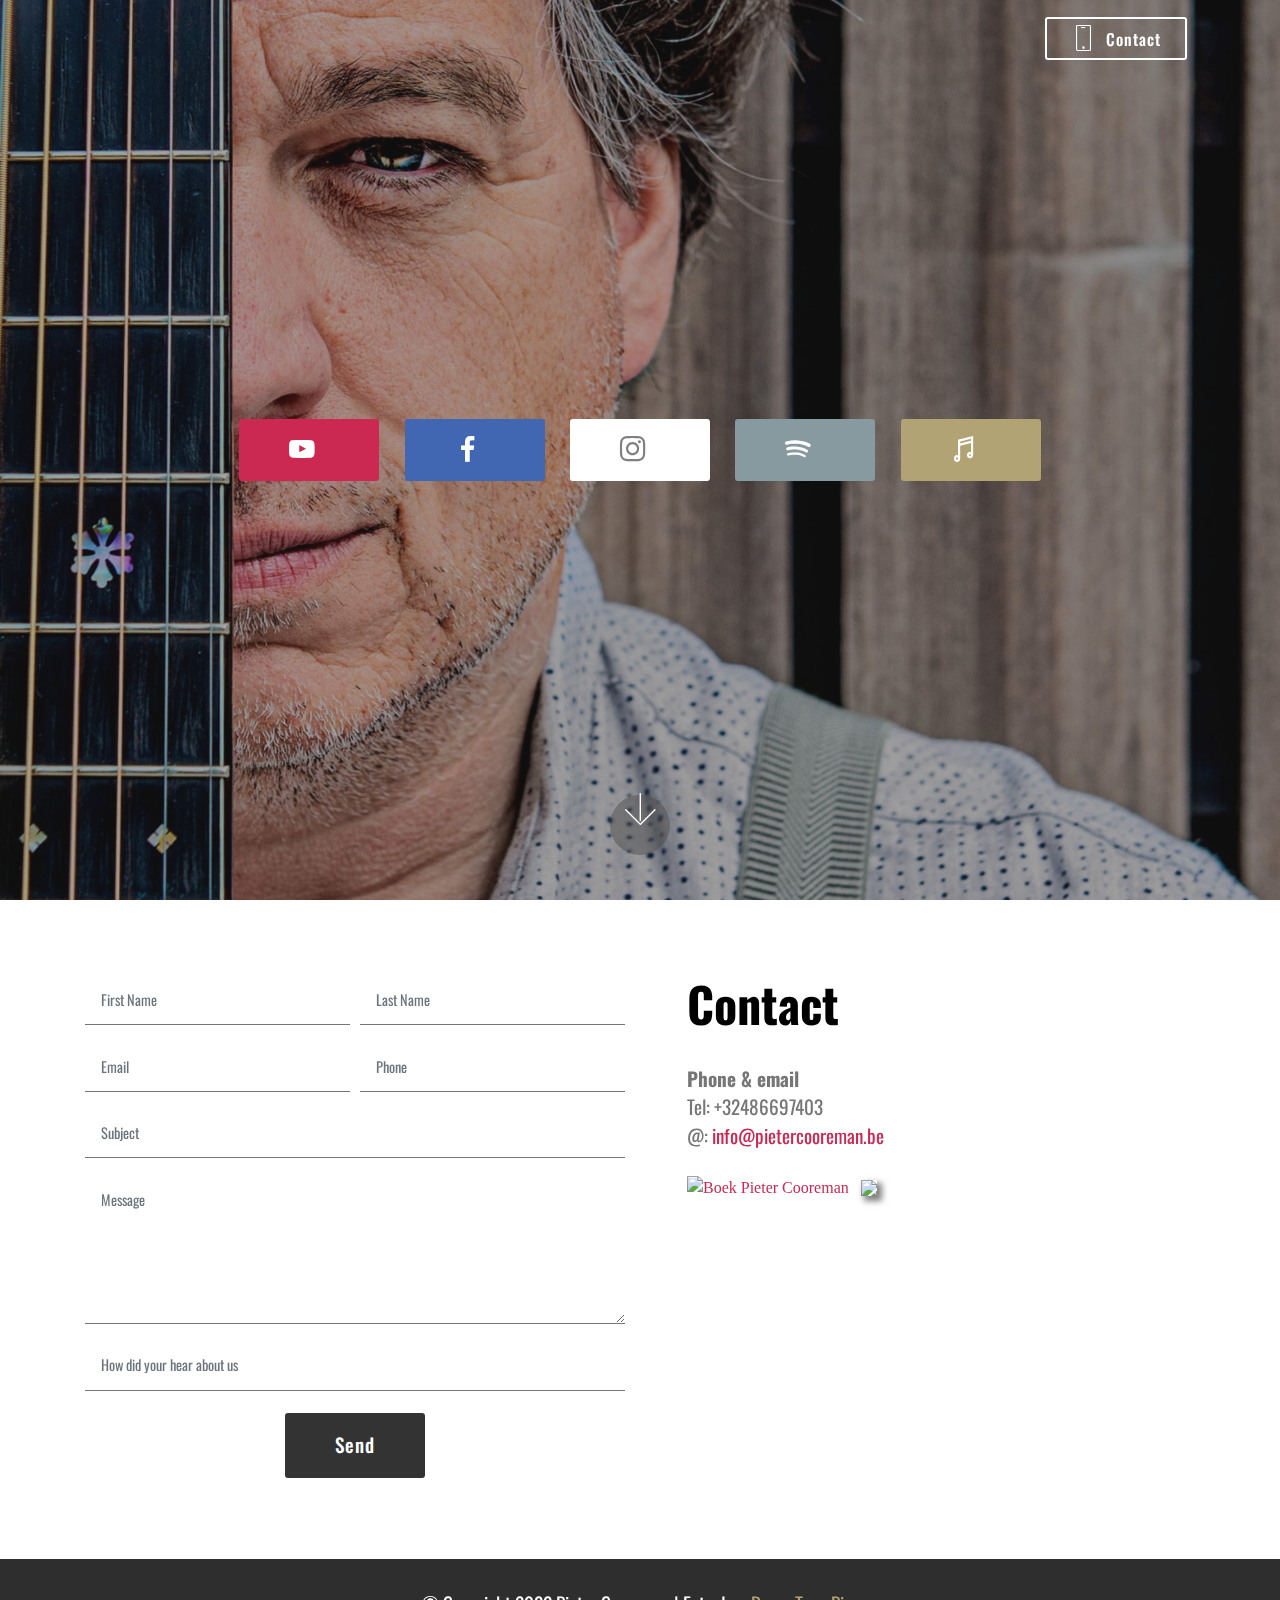
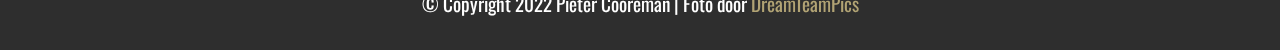
==== commit 72e97da7: "Add files via upload" ====
--- a/index.html
+++ b/index.html
@@ -12,7 +12,6 @@
   
   <title>Pieter Cooreman</title>
   <link rel="stylesheet" href="assets/web/assets/mobirise-icons/mobirise-icons.css">
-  <link rel="stylesheet" href="assets/web/assets/mobirise-icons-bold/mobirise-icons-bold.css">
   <link rel="stylesheet" href="assets/web/assets/mobirise-icons2/mobirise2.css">
   <link rel="stylesheet" href="assets/bootstrap/css/bootstrap.min.css">
   <link rel="stylesheet" href="assets/bootstrap/css/bootstrap-grid.min.css">
@@ -53,9 +52,7 @@
         </div>
         <div class="collapse navbar-collapse" id="navbarSupportedContent">
             
-            <div class="navbar-buttons mbr-section-btn"><a class="btn btn-sm btn-primary display-4" href="https://www.gigstarter.be/artiesten/pieter-cooreman" target="_blank"><span class="mbrib-calendar mbr-iconfont mbr-iconfont-btn"></span>
-                    
-                    Concertagenda</a> <a class="btn btn-sm btn-white-outline display-4" href="index.html#extForm24-2"><span class="mbri-mobile mbr-iconfont mbr-iconfont-btn"></span>
+            <div class="navbar-buttons mbr-section-btn"><a class="btn btn-sm btn-white-outline display-4" href="index.html#extForm24-2"><span class="mbri-mobile mbr-iconfont mbr-iconfont-btn"></span>
                     
                     Contact</a></div>
         </div>
@@ -86,27 +83,6 @@
     </div>
 </section>
 
-<section class="mbr-section article content10 cid-tc3XnKyWX0" id="content10-l">
-    
-     
-
-    <div class="container">
-        <div class="inner-container" style="width: 100%;">
-            <hr class="line" style="width: 16%;">
-            <div class="section-text align-center mbr-white mbr-fonts-style display-5">Met de song "Eén Woord Na Een Ander" lijkt 2022 voor Pieter een scharnierjaar te worden. De Nederlandstalige laatbloeier werd dit voorjaar de eerste laureaat van de wedstrijd <a href="https://joe.be/nieuws/pieter-cooreman-is-de-lage-landen-ster-van-2022" target="_blank" class="text-secondary">Joe Lage Landen Ster</a>&nbsp;en staat deze zomer op het podium van Tien Om Te Zien. De song gaat over het belang van een luisterend oor, ook als praten moeilijk gaat. Pieter schreef de song origineel in het Engels en zijn bandkompaan Steven De Peuter vertaalde "Talk About It" naar "Eén Woord Na Een Ander". Voor de productie tekenden singer-songwriter Daalman en Tourist LeMCproducer BC Lunaman.<div><br>
-                
-                
-                
-                 <div style="max-width:100%;"><div style="position:relative;padding-bottom:calc(56.25% + 52px);height: 0;"><iframe style="position:absolute;top:0;left:0;" width="100%" height="100%" src="https://odesli.co/embed/?url=https%3A%2F%2Fsong.link%2F1woord&amp;theme=dark" frameborder="0" allowfullscreen="" sandbox="allow-same-origin allow-scripts allow-presentation allow-popups allow-popups-to-escape-sandbox" allow="clipboard-read; clipboard-write"></iframe></div></div>
-                
-                
-                
-                </div></div>
-            <hr class="line" style="width: 16%;">
-        </div>
-    </div>
-</section>
-
 <section class="form cid-sa03cpF6pK" id="extForm24-2">
     
     
@@ -114,7 +90,7 @@
         <div class="row">
             <div class="col-lg-6 col-md-12 mx-auto mbr-form" data-form-type="formoid">
 <!--Formbuilder Form-->
-<form action="https://mobirise.com/" method="POST" class="mbr-form form-with-styler" data-form-title="Form Name"><input type="hidden" name="email" data-form-email="true" value="7g30qt+oLDjGAdKHdvNmD96dvkv8sdMRfQYIWAKqN4hw98cBuUbJbvgfVAjyrPVugj8qop0lKiTuABdoqNsE4vlqAiv1aAN77/4e5v+c3UnJcavPyKdq41aRUwHw98T3.M6rdQjyqjwoRrMq4YSTfpf2uwJOymldqOglf/cjh3y/0GyOZ4WFyIXiS0l6HQzWWoRRNG+eM4jF7948siHjvn70GZ6ynjPKPOmbhzybaodWUmyul8AYxmovO4evdL1yJ">
+<form action="https://mobirise.com/" method="POST" class="mbr-form form-with-styler" data-form-title="Form Name"><input type="hidden" name="email" data-form-email="true" value="PQCxUyIy9T1fcd8VV3h08b+O+fwWrPu6YV4jBlJh5v9yijlC1XwxVQIVSIRwyt//DHYIg+wGuxMis1WiP1WvlXcrubwKzwTq5vGcWBj3YdaVKEqgqoACDScw7WuL+HW7.VtYWwW+oLgFLQHCc2N22J0HCFbY9pyKgnpN74JqzMe4UAHeJk6Dnbfh3bATz8LOIK8N9kHwh8yBe9RxMrpMYZ3pBEL+1OyGriB/MqMgaywVKPC8i1sKWFK4rvGln3Umd">
 <div class="form-row">
 <div hidden="hidden" data-form-alert="" class="alert alert-success col-12">Dank voor uw interesse. Wij nemen spoedig contact op met u.</div>
 <div hidden="hidden" data-form-alert-danger="" class="alert alert-danger col-12">Oops...! some problem!</div>
@@ -171,7 +147,11 @@
   <a href="https://www.gigstarter.be/artists/pieter-cooreman" target="_blank"> 
     <img src="https://gigstarter.s3.amazonaws.com/boek_mij.png" alt="Boek Pieter Cooreman">
   </a>
+                             
+                             &nbsp;&nbsp;<a href="https://showbird.com/nl/search?artist=47196&ref=button" title="Boek me op ShowBird l"><img style="width:180px;box-shadow: 4px 4px 6px 1px rgba(0, 0, 0, 0.5)" src="https://showbird.com/images/embed_images/bookme_white1.png"></a>
 </p>
+                        
+                       
                       
 <script>
   (function(d, s, id) {
@@ -214,41 +194,11 @@
     </div>
 </section>
 
-<div class="modal mbr-popup cid-toQkKHgEqC fade" tabindex="-1" role="dialog" data-on-timer-delay="1" data-overlay-color="#000000" data-overlay-opacity="0.8" id="mbr-popup-q" aria-hidden="true">
-        <div class="modal-dialog modal-dialog-centered" role="document">
-            <div class="modal-content">
-                <div class="modal-header">
-                    <h5 class="modal-title mbr-fonts-style display-7">Ik kan ni lezen - Nieuwe single!</h5>
-                    <button type="button" class="close" data-dismiss="modal" aria-label="Close">
-                        <svg version="1.1" xmlns="http://www.w3.org/2000/svg" width="24" height="24" viewBox="0 0 32 32" fill="currentColor">
-                            <path d="M31.797 0.191c-0.264-0.256-0.686-0.25-0.942 0.015l-13.328 13.326c-0.598 0.581 0.342 1.543 0.942 0.942l13.328-13.326c0.27-0.262 0.27-0.695 0-0.957zM14.472 17.515c-0.264-0.256-0.686-0.25-0.942 0.015l-13.328 13.326c-0.613 0.595 0.34 1.562 0.942 0.942l13.328-13.326c0.27-0.262 0.27-0.695 0-0.957zM1.144 0.205c-0.584-0.587-1.544 0.336-0.942 0.942l30.654 30.651c0.613 0.625 1.563-0.325 0.942-0.942z"></path>
-                        </svg>
-                    </button>
-                </div>
-
-                <div class="modal-body">
-                    
-
-                    <div>
-                        
-                            <div class="video-block mbr-figure"><iframe class="mbr-embedded-video" src="https://www.youtube.com/embed/2CTDVCK3cIs?rel=0&amp;amp;showinfo=0&amp;autoplay=0&amp;loop=0" width="1280" height="720" frameborder="0" allowfullscreen></iframe></div>
-
-                            
-                        </div>
-                    </div>
-
-                    <div class="modal-footer">
-                        <div class="mbr-section-btn"><a class="btn btn-md btn-primary display-4" href="https://www.youtube.com/watch?v=2CTDVCK3cIs" target="_blank">
-                                Luister nu!</a></div>
-                    </div>
-                </div>
-            </div>
-        </div>
-
 
   <script src="assets/web/assets/jquery/jquery.min.js"></script>
   <script src="assets/popper/popper.min.js"></script>
   <script src="assets/bootstrap/js/bootstrap.min.js"></script>
+  <script src="assets/smoothscroll/smooth-scroll.js"></script>
   <script src="assets/parallax/jarallax.min.js"></script>
   <script src="assets/formstyler/jquery.formstyler.js"></script>
   <script src="assets/formstyler/jquery.formstyler.min.js"></script>
@@ -256,12 +206,7 @@
   <script src="assets/dropdown/js/nav-dropdown.js"></script>
   <script src="assets/dropdown/js/navbar-dropdown.js"></script>
   <script src="assets/touchswipe/jquery.touch-swipe.min.js"></script>
-  <script src="assets/popup-plugin/script.js"></script>
-  <script src="assets/popup-ontimer-plugin/script.js"></script>
-  <script src="assets/popup-video-plugin/script.js"></script>
-  <script src="assets/popup-overlay-plugin/script.js"></script>
   <script src="assets/tether/tether.min.js"></script>
-  <script src="assets/smoothscroll/smooth-scroll.js"></script>
   <script src="assets/theme/js/script.js"></script>
   <script src="assets/formoid.min.js"></script>
   
--- a/assets/theme/css/style.css
+++ b/assets/theme/css/style.css
@@ -1132,11 +1132,3 @@
 .dropup .dropdown-toggle::after {
   display: none;
 }
-.engine {
-	position: absolute;
-	text-indent: -2400px;
-	text-align: center;
-	padding: 0;
-	top: 0;
-	left: -2400px;
-}--- a/assets/mobirise/css/mbr-additional.css
+++ b/assets/mobirise/css/mbr-additional.css
@@ -634,110 +634,6 @@
 .cid-rFw34uyVMp .mbr-text,
 .cid-rFw34uyVMp .mbr-section-btn {
   text-align: center;
-}
-.cid-tc3XnKyWX0 {
-  padding-top: 75px;
-  padding-bottom: 75px;
-  background-color: #2e2e2e;
-}
-.cid-tc3XnKyWX0 .line {
-  background-color: #ffffff;
-  color: #ffffff;
-  align: center;
-  height: 2px;
-  margin: 0 auto;
-}
-.cid-tc3XnKyWX0 .section-text {
-  padding: 2rem 0;
-  text-align: center;
-  color: #efefef;
-}
-.cid-tc3XnKyWX0 .inner-container {
-  margin: 0 auto;
-}
-@media (max-width: 768px) {
-  .cid-tc3XnKyWX0 .inner-container {
-    width: 100% !important;
-  }
-}
-.cid-tc3YpzuuyY {
-  padding-top: 90px;
-  padding-bottom: 90px;
-  background-color: #f9f9f9;
-}
-.cid-tc3YpzuuyY .mbr-section-subtitle {
-  color: #767676;
-}
-.cid-tc3YpzuuyY .container-table {
-  margin: 0 auto;
-}
-.cid-tc3YpzuuyY .scroll {
-  overflow-x: auto;
-  padding: 0;
-}
-.cid-tc3YpzuuyY .dataTables_wrapper {
-  display: block;
-}
-.cid-tc3YpzuuyY .dataTables_wrapper .search {
-  margin-bottom: .5rem;
-}
-.cid-tc3YpzuuyY .dataTables_wrapper .table {
-  overflow-x: auto;
-}
-.cid-tc3YpzuuyY table {
-  width: 100% !important;
-  margin-top: 6px;
-  border: 1px solid #cccccc;
-  margin-bottom: 0;
-}
-.cid-tc3YpzuuyY table th {
-  border-top: none;
-  transition: all .2s;
-  border-bottom: none;
-}
-.cid-tc3YpzuuyY table th:hover {
-  background: #cccccc;
-  color: #000000;
-}
-.cid-tc3YpzuuyY table td {
-  border-top: 1px solid #cccccc;
-}
-.cid-tc3YpzuuyY table.table {
-  background: #ffffff;
-}
-.cid-tc3YpzuuyY .dataTables_filter {
-  text-align: right;
-  margin-bottom: .5rem;
-}
-.cid-tc3YpzuuyY .dataTables_filter label {
-  display: inline;
-  white-space: normal !important;
-}
-.cid-tc3YpzuuyY .dataTables_filter input {
-  display: inline;
-  width: auto;
-  margin-left: .5rem;
-  border-radius: 100px;
-  padding-left: 1rem;
-}
-.cid-tc3YpzuuyY .dataTables_info {
-  padding-bottom: 1rem;
-  padding-top: 1rem;
-  white-space: normal !important;
-}
-@media (max-width: 992px) {
-  .cid-tc3YpzuuyY .dataTables_filter {
-    text-align: center;
-  }
-}
-@media (max-width: 350px) {
-  .cid-tc3YpzuuyY .dataTables_filter {
-    text-align: center;
-  }
-  .cid-tc3YpzuuyY .dataTables_filter input {
-    width: 100% !important;
-    margin-left: 0 !important;
-  }
 }
 .cid-sa03cpF6pK {
   padding-top: 75px;
@@ -1281,283 +1177,3 @@
 .cid-t3tR6fhyln .dropdown-item:hover {
   color: #c1c1c1 !important;
 }
-.cid-toQkKHgEqC.popup-builder {
-  background-color: #ffffff;
-}
-.cid-toQkKHgEqC.popup-builder .modal {
-  position: relative;
-  display: block;
-  z-index: 1;
-}
-.cid-toQkKHgEqC.popup-builder .modal-dialog {
-  margin-top: 60px;
-  margin-bottom: 60px;
-}
-.cid-toQkKHgEqC .modal-content,
-.cid-toQkKHgEqC .modal-dialog {
-  height: auto;
-}
-.cid-toQkKHgEqC .form-wrapper .input-group-btn {
-  margin-right: auto;
-  margin-left: auto;
-}
-.cid-toQkKHgEqC .form-wrapper .input-group-btn .btn {
-  margin: 0 !important;
-}
-@media (min-width: 769px) {
-  .cid-toQkKHgEqC .form-wrapper .mbr-form .form-group,
-  .cid-toQkKHgEqC .form-wrapper .mbr-form .input-group-btn {
-    padding: 0 .5rem;
-  }
-}
-.cid-toQkKHgEqC .card-img {
-  width: 100%;
-  margin: auto;
-  border-radius: 0;
-}
-.cid-toQkKHgEqC .mbr-figure img {
-  display: block;
-  width: 100%;
-  -ms-flex-item-align: center;
-  -ms-grid-row-align: center;
-  -webkit-align-self: center;
-  align-self: center;
-}
-.cid-toQkKHgEqC .mbr-text {
-  text-align: center;
-}
-.cid-toQkKHgEqC .pt-0 {
-  padding-top: 0 !important;
-}
-.cid-toQkKHgEqC .pb-0 {
-  padding-bottom: 0 !important;
-}
-.cid-toQkKHgEqC .form-content {
-  -ms-flex-pack: center;
-  justify-content: center;
-  text-align: center;
-}
-.cid-toQkKHgEqC .mbr-overlay {
-  bottom: 0;
-  left: 0;
-  position: absolute;
-  right: 0;
-  top: 0;
-  z-index: 0;
-  pointer-events: none;
-}
-.cid-toQkKHgEqC .modal-open {
-  overflow: hidden;
-}
-.cid-toQkKHgEqC .modal-open .modal {
-  overflow-x: hidden;
-  overflow-y: auto;
-}
-.cid-toQkKHgEqC .modal {
-  position: fixed;
-  top: 0;
-  left: 0;
-  z-index: 1050;
-  display: none;
-  width: 100%;
-  height: 100%;
-  overflow: hidden;
-  outline: 0;
-}
-.cid-toQkKHgEqC .modal-dialog {
-  position: relative;
-  width: auto;
-  margin: .5rem;
-  pointer-events: none;
-}
-.cid-toQkKHgEqC .modal.fade .modal-dialog {
-  transition: transform 0.3s ease-out, -webkit-transform 0.3s ease-out;
-  -webkit-transform: translate(0, -50px);
-  transform: translate(0, -50px);
-}
-.cid-toQkKHgEqC .modal.show .modal-dialog {
-  -webkit-transform: none;
-  transform: none;
-}
-.cid-toQkKHgEqC .modal-dialog-centered {
-  display: flex;
-  -ms-flex-align: center;
-  align-items: center;
-  min-height: calc(100% - (.5rem * 2));
-}
-.cid-toQkKHgEqC .modal-dialog-centered::before {
-  display: block;
-  height: calc(100vh - (.5rem * 2));
-  content: "";
-}
-.cid-toQkKHgEqC .modal-content {
-  background: #ffffff;
-  position: relative;
-  display: flex;
-  -ms-flex-direction: column;
-  flex-direction: column;
-  width: 100%;
-  pointer-events: auto;
-  background-clip: padding-box;
-  border: none;
-  outline: 0;
-  -webkit-box-shadow: 0 10px 40px 0 rgba(0, 0, 0, 0.2);
-  box-shadow: 0 10px 40px 0 rgba(0, 0, 0, 0.2);
-}
-.cid-toQkKHgEqC .modal-backdrop {
-  position: fixed;
-  top: 0;
-  left: 0;
-  z-index: 1040;
-  width: 100vw;
-  height: 100vh;
-  background-color: #000;
-}
-.cid-toQkKHgEqC .modal-backdrop.fade {
-  opacity: 0;
-}
-.cid-toQkKHgEqC .modal-backdrop.show {
-  opacity: .5;
-}
-.cid-toQkKHgEqC .modal-header {
-  display: flex;
-  -ms-flex-align: start;
-  align-items: flex-start;
-  -ms-flex-pack: justify;
-  justify-content: space-between;
-  padding: 1rem;
-  border-bottom: none;
-}
-.cid-toQkKHgEqC .modal-header .close {
-  position: absolute;
-  top: auto;
-  right: 1rem;
-  margin: -1rem -1rem -1rem auto;
-  padding: 1rem;
-  opacity: .75;
-}
-.cid-toQkKHgEqC .modal-header .close:hover {
-  opacity: 1;
-}
-.cid-toQkKHgEqC .modal-header .close:focus {
-  outline: none;
-}
-.cid-toQkKHgEqC .modal-title {
-  line-height: 1.5;
-  width: 100%;
-  margin: 0;
-  text-align: center;
-}
-.cid-toQkKHgEqC .modal-body {
-  position: relative;
-  -ms-flex: 1 1 auto;
-  flex: 1 1 auto;
-  padding: 1rem;
-  min-height: 100%;
-}
-.cid-toQkKHgEqC .modal-footer {
-  display: flex;
-  -ms-flex-align: center;
-  align-items: center;
-  -ms-flex-pack: center;
-  justify-content: center;
-  padding: 1rem;
-  border-top: none;
-  text-align: center;
-}
-.cid-toQkKHgEqC .modal-scrollbar-measure {
-  position: absolute;
-  top: -9999px;
-  width: 50px;
-  height: 50px;
-  overflow: scroll;
-}
-@media (min-width: 576px) {
-  .cid-toQkKHgEqC .modal-dialog {
-    max-width: 500px;
-    margin: 1.75rem auto;
-  }
-  .cid-toQkKHgEqC .modal-dialog-centered {
-    min-height: calc(100% - (1.75rem * 2));
-  }
-  .cid-toQkKHgEqC .modal-dialog-centered::before {
-    height: calc(100vh - (1.75rem * 2));
-  }
-  .cid-toQkKHgEqC .modal-sm {
-    max-width: 300px;
-  }
-  .cid-toQkKHgEqC .container {
-    max-width: 540px;
-  }
-}
-@media (min-width: 992px) {
-  .cid-toQkKHgEqC .modal-lg,
-  .cid-toQkKHgEqC .modal-xl {
-    max-width: 800px;
-  }
-  .cid-toQkKHgEqC .container {
-    max-width: 960px;
-  }
-}
-@media (min-width: 1200px) {
-  .cid-toQkKHgEqC .modal-xl {
-    max-width: 1140px;
-  }
-  .cid-toQkKHgEqC .container {
-    max-width: 1140px;
-  }
-}
-.cid-toQkKHgEqC .container {
-  width: 100%;
-  padding-right: 15px;
-  padding-left: 15px;
-  margin-right: auto;
-  margin-left: auto;
-}
-@media (min-width: 768px) {
-  .cid-toQkKHgEqC .container {
-    max-width: 720px;
-  }
-}
-.cid-toQkKHgEqC .row {
-  display: flex;
-  -ms-flex-wrap: wrap;
-  flex-wrap: wrap;
-  margin-right: -15px;
-  margin-left: -15px;
-}
-.cid-toQkKHgEqC .col-md-4 {
-  position: relative;
-  width: 100%;
-  padding-right: 15px;
-  padding-left: 15px;
-  -ms-flex: 0 0 33.333333%;
-  flex: 0 0 33.333333%;
-  max-width: 33.333333%;
-}
-.cid-toQkKHgEqC .form-group {
-  margin-bottom: 1rem;
-}
-.cid-toQkKHgEqC .form-control {
-  display: block;
-  width: 100%;
-  font-size: 1rem;
-  font-weight: 400;
-  line-height: 1.5;
-}
-.cid-toQkKHgEqC .col {
-  -ms-flex-preferred-size: 0;
-  flex-basis: 0;
-  -ms-flex-positive: 1;
-  flex-grow: 1;
-  max-width: 100%;
-}
-.cid-toQkKHgEqC .col-md-auto {
-  position: relative;
-  padding-right: 15px;
-  padding-left: 15px;
-  -ms-flex: 0 0 auto;
-  flex: 0 0 auto;
-  width: auto;
-  max-width: 100%;
-}
--- a/assets/mobirise/css/mbr-additional.css
+++ b/assets/mobirise/css/mbr-additional.css
@@ -634,110 +634,6 @@
 .cid-rFw34uyVMp .mbr-text,
 .cid-rFw34uyVMp .mbr-section-btn {
   text-align: center;
-}
-.cid-tc3XnKyWX0 {
-  padding-top: 75px;
-  padding-bottom: 75px;
-  background-color: #2e2e2e;
-}
-.cid-tc3XnKyWX0 .line {
-  background-color: #ffffff;
-  color: #ffffff;
-  align: center;
-  height: 2px;
-  margin: 0 auto;
-}
-.cid-tc3XnKyWX0 .section-text {
-  padding: 2rem 0;
-  text-align: center;
-  color: #efefef;
-}
-.cid-tc3XnKyWX0 .inner-container {
-  margin: 0 auto;
-}
-@media (max-width: 768px) {
-  .cid-tc3XnKyWX0 .inner-container {
-    width: 100% !important;
-  }
-}
-.cid-tc3YpzuuyY {
-  padding-top: 90px;
-  padding-bottom: 90px;
-  background-color: #f9f9f9;
-}
-.cid-tc3YpzuuyY .mbr-section-subtitle {
-  color: #767676;
-}
-.cid-tc3YpzuuyY .container-table {
-  margin: 0 auto;
-}
-.cid-tc3YpzuuyY .scroll {
-  overflow-x: auto;
-  padding: 0;
-}
-.cid-tc3YpzuuyY .dataTables_wrapper {
-  display: block;
-}
-.cid-tc3YpzuuyY .dataTables_wrapper .search {
-  margin-bottom: .5rem;
-}
-.cid-tc3YpzuuyY .dataTables_wrapper .table {
-  overflow-x: auto;
-}
-.cid-tc3YpzuuyY table {
-  width: 100% !important;
-  margin-top: 6px;
-  border: 1px solid #cccccc;
-  margin-bottom: 0;
-}
-.cid-tc3YpzuuyY table th {
-  border-top: none;
-  transition: all .2s;
-  border-bottom: none;
-}
-.cid-tc3YpzuuyY table th:hover {
-  background: #cccccc;
-  color: #000000;
-}
-.cid-tc3YpzuuyY table td {
-  border-top: 1px solid #cccccc;
-}
-.cid-tc3YpzuuyY table.table {
-  background: #ffffff;
-}
-.cid-tc3YpzuuyY .dataTables_filter {
-  text-align: right;
-  margin-bottom: .5rem;
-}
-.cid-tc3YpzuuyY .dataTables_filter label {
-  display: inline;
-  white-space: normal !important;
-}
-.cid-tc3YpzuuyY .dataTables_filter input {
-  display: inline;
-  width: auto;
-  margin-left: .5rem;
-  border-radius: 100px;
-  padding-left: 1rem;
-}
-.cid-tc3YpzuuyY .dataTables_info {
-  padding-bottom: 1rem;
-  padding-top: 1rem;
-  white-space: normal !important;
-}
-@media (max-width: 992px) {
-  .cid-tc3YpzuuyY .dataTables_filter {
-    text-align: center;
-  }
-}
-@media (max-width: 350px) {
-  .cid-tc3YpzuuyY .dataTables_filter {
-    text-align: center;
-  }
-  .cid-tc3YpzuuyY .dataTables_filter input {
-    width: 100% !important;
-    margin-left: 0 !important;
-  }
 }
 .cid-sa03cpF6pK {
   padding-top: 75px;
@@ -1281,283 +1177,3 @@
 .cid-t3tR6fhyln .dropdown-item:hover {
   color: #c1c1c1 !important;
 }
-.cid-toQkKHgEqC.popup-builder {
-  background-color: #ffffff;
-}
-.cid-toQkKHgEqC.popup-builder .modal {
-  position: relative;
-  display: block;
-  z-index: 1;
-}
-.cid-toQkKHgEqC.popup-builder .modal-dialog {
-  margin-top: 60px;
-  margin-bottom: 60px;
-}
-.cid-toQkKHgEqC .modal-content,
-.cid-toQkKHgEqC .modal-dialog {
-  height: auto;
-}
-.cid-toQkKHgEqC .form-wrapper .input-group-btn {
-  margin-right: auto;
-  margin-left: auto;
-}
-.cid-toQkKHgEqC .form-wrapper .input-group-btn .btn {
-  margin: 0 !important;
-}
-@media (min-width: 769px) {
-  .cid-toQkKHgEqC .form-wrapper .mbr-form .form-group,
-  .cid-toQkKHgEqC .form-wrapper .mbr-form .input-group-btn {
-    padding: 0 .5rem;
-  }
-}
-.cid-toQkKHgEqC .card-img {
-  width: 100%;
-  margin: auto;
-  border-radius: 0;
-}
-.cid-toQkKHgEqC .mbr-figure img {
-  display: block;
-  width: 100%;
-  -ms-flex-item-align: center;
-  -ms-grid-row-align: center;
-  -webkit-align-self: center;
-  align-self: center;
-}
-.cid-toQkKHgEqC .mbr-text {
-  text-align: center;
-}
-.cid-toQkKHgEqC .pt-0 {
-  padding-top: 0 !important;
-}
-.cid-toQkKHgEqC .pb-0 {
-  padding-bottom: 0 !important;
-}
-.cid-toQkKHgEqC .form-content {
-  -ms-flex-pack: center;
-  justify-content: center;
-  text-align: center;
-}
-.cid-toQkKHgEqC .mbr-overlay {
-  bottom: 0;
-  left: 0;
-  position: absolute;
-  right: 0;
-  top: 0;
-  z-index: 0;
-  pointer-events: none;
-}
-.cid-toQkKHgEqC .modal-open {
-  overflow: hidden;
-}
-.cid-toQkKHgEqC .modal-open .modal {
-  overflow-x: hidden;
-  overflow-y: auto;
-}
-.cid-toQkKHgEqC .modal {
-  position: fixed;
-  top: 0;
-  left: 0;
-  z-index: 1050;
-  display: none;
-  width: 100%;
-  height: 100%;
-  overflow: hidden;
-  outline: 0;
-}
-.cid-toQkKHgEqC .modal-dialog {
-  position: relative;
-  width: auto;
-  margin: .5rem;
-  pointer-events: none;
-}
-.cid-toQkKHgEqC .modal.fade .modal-dialog {
-  transition: transform 0.3s ease-out, -webkit-transform 0.3s ease-out;
-  -webkit-transform: translate(0, -50px);
-  transform: translate(0, -50px);
-}
-.cid-toQkKHgEqC .modal.show .modal-dialog {
-  -webkit-transform: none;
-  transform: none;
-}
-.cid-toQkKHgEqC .modal-dialog-centered {
-  display: flex;
-  -ms-flex-align: center;
-  align-items: center;
-  min-height: calc(100% - (.5rem * 2));
-}
-.cid-toQkKHgEqC .modal-dialog-centered::before {
-  display: block;
-  height: calc(100vh - (.5rem * 2));
-  content: "";
-}
-.cid-toQkKHgEqC .modal-content {
-  background: #ffffff;
-  position: relative;
-  display: flex;
-  -ms-flex-direction: column;
-  flex-direction: column;
-  width: 100%;
-  pointer-events: auto;
-  background-clip: padding-box;
-  border: none;
-  outline: 0;
-  -webkit-box-shadow: 0 10px 40px 0 rgba(0, 0, 0, 0.2);
-  box-shadow: 0 10px 40px 0 rgba(0, 0, 0, 0.2);
-}
-.cid-toQkKHgEqC .modal-backdrop {
-  position: fixed;
-  top: 0;
-  left: 0;
-  z-index: 1040;
-  width: 100vw;
-  height: 100vh;
-  background-color: #000;
-}
-.cid-toQkKHgEqC .modal-backdrop.fade {
-  opacity: 0;
-}
-.cid-toQkKHgEqC .modal-backdrop.show {
-  opacity: .5;
-}
-.cid-toQkKHgEqC .modal-header {
-  display: flex;
-  -ms-flex-align: start;
-  align-items: flex-start;
-  -ms-flex-pack: justify;
-  justify-content: space-between;
-  padding: 1rem;
-  border-bottom: none;
-}
-.cid-toQkKHgEqC .modal-header .close {
-  position: absolute;
-  top: auto;
-  right: 1rem;
-  margin: -1rem -1rem -1rem auto;
-  padding: 1rem;
-  opacity: .75;
-}
-.cid-toQkKHgEqC .modal-header .close:hover {
-  opacity: 1;
-}
-.cid-toQkKHgEqC .modal-header .close:focus {
-  outline: none;
-}
-.cid-toQkKHgEqC .modal-title {
-  line-height: 1.5;
-  width: 100%;
-  margin: 0;
-  text-align: center;
-}
-.cid-toQkKHgEqC .modal-body {
-  position: relative;
-  -ms-flex: 1 1 auto;
-  flex: 1 1 auto;
-  padding: 1rem;
-  min-height: 100%;
-}
-.cid-toQkKHgEqC .modal-footer {
-  display: flex;
-  -ms-flex-align: center;
-  align-items: center;
-  -ms-flex-pack: center;
-  justify-content: center;
-  padding: 1rem;
-  border-top: none;
-  text-align: center;
-}
-.cid-toQkKHgEqC .modal-scrollbar-measure {
-  position: absolute;
-  top: -9999px;
-  width: 50px;
-  height: 50px;
-  overflow: scroll;
-}
-@media (min-width: 576px) {
-  .cid-toQkKHgEqC .modal-dialog {
-    max-width: 500px;
-    margin: 1.75rem auto;
-  }
-  .cid-toQkKHgEqC .modal-dialog-centered {
-    min-height: calc(100% - (1.75rem * 2));
-  }
-  .cid-toQkKHgEqC .modal-dialog-centered::before {
-    height: calc(100vh - (1.75re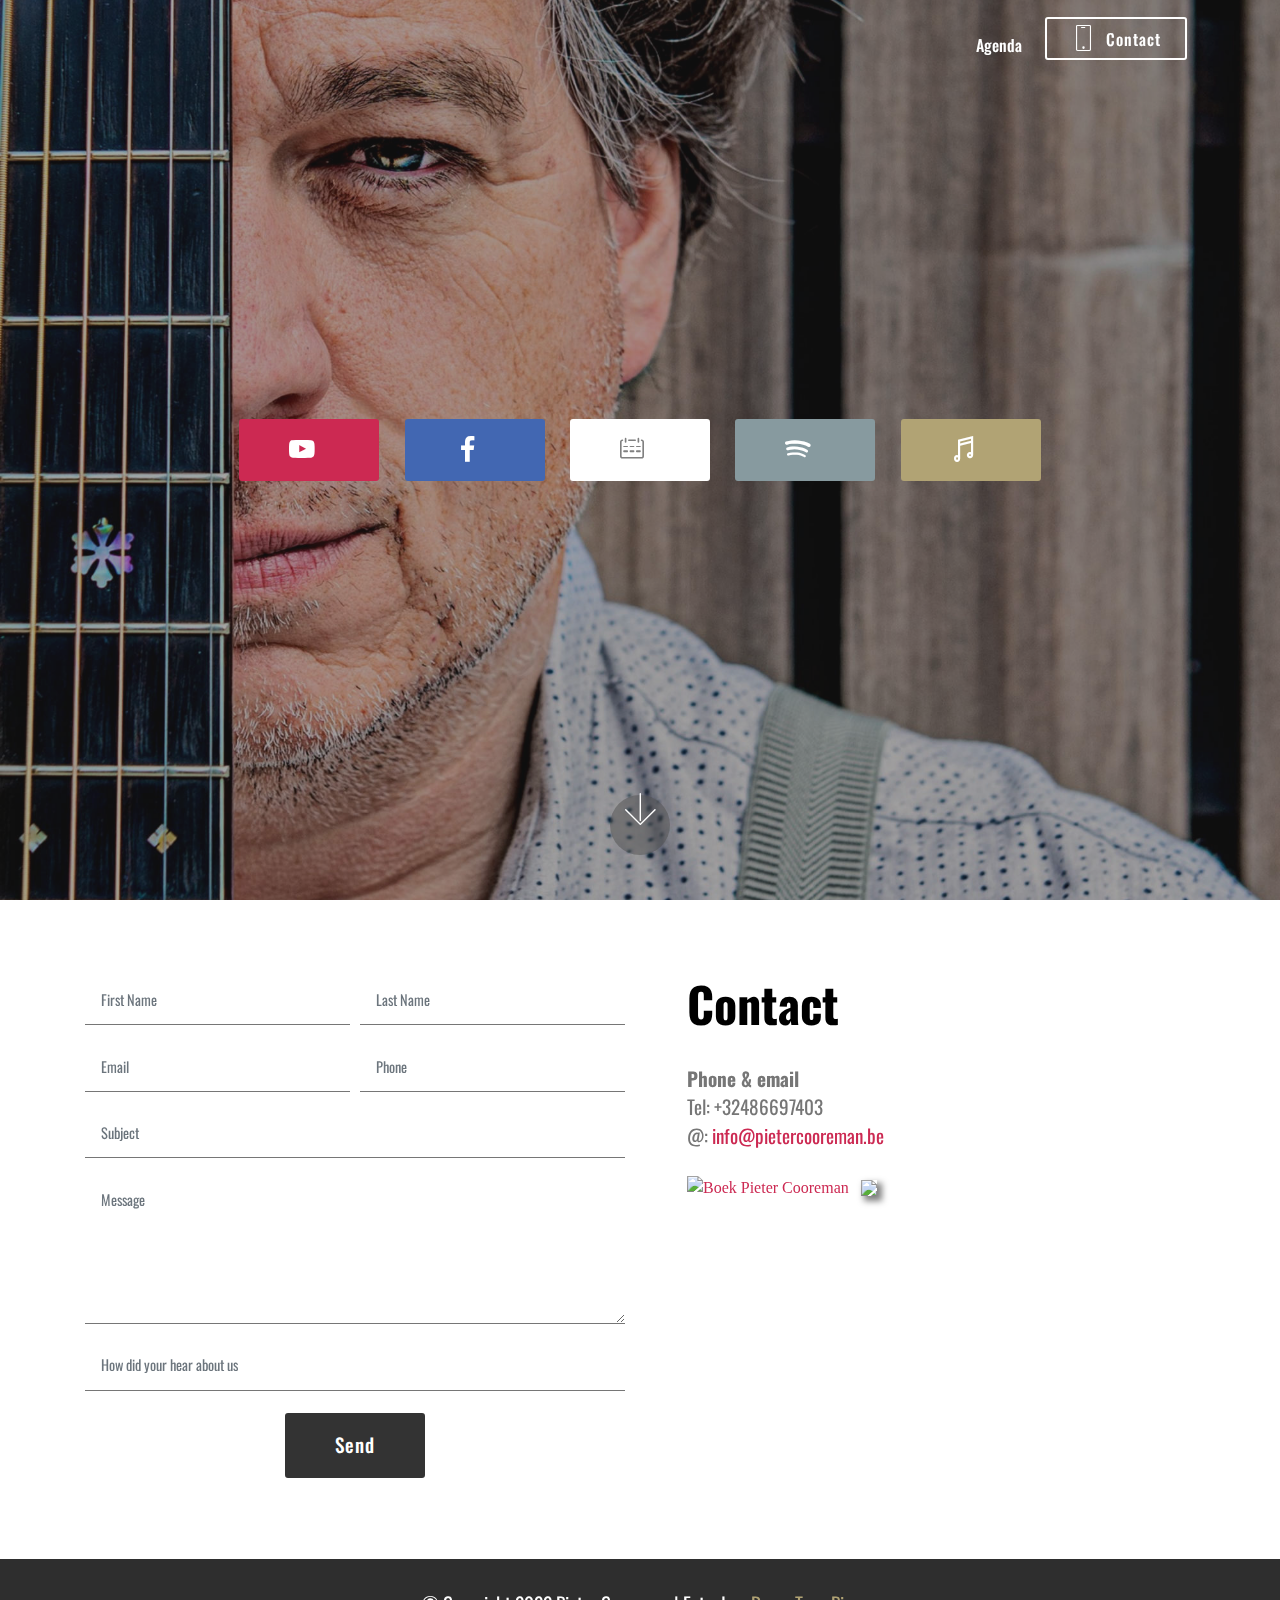
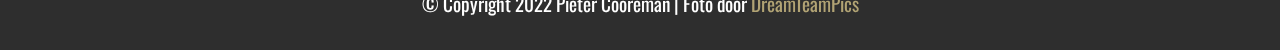
==== commit 9b8daca4: "Add files via upload" ====
--- a/index.html
+++ b/index.html
@@ -12,6 +12,7 @@
   
   <title>Pieter Cooreman</title>
   <link rel="stylesheet" href="assets/web/assets/mobirise-icons/mobirise-icons.css">
+  <link rel="stylesheet" href="assets/web/assets/mobirise-icons-bold/mobirise-icons-bold.css">
   <link rel="stylesheet" href="assets/web/assets/mobirise-icons2/mobirise2.css">
   <link rel="stylesheet" href="assets/bootstrap/css/bootstrap.min.css">
   <link rel="stylesheet" href="assets/bootstrap/css/bootstrap-grid.min.css">
@@ -51,7 +52,10 @@
             </div>
         </div>
         <div class="collapse navbar-collapse" id="navbarSupportedContent">
-            
+            <ul class="navbar-nav nav-dropdown navbar-nav-top-padding" data-app-modern-menu="true"><li class="nav-item">
+                    <a class="nav-link link text-white display-4" href="https://www.gigstarter.be/artiesten/pieter-cooreman#agenda" target="_blank">
+                        Agenda</a>
+                </li></ul>
             <div class="navbar-buttons mbr-section-btn"><a class="btn btn-sm btn-white-outline display-4" href="index.html#extForm24-2"><span class="mbri-mobile mbr-iconfont mbr-iconfont-btn"></span>
                     
                     Contact</a></div>
@@ -72,7 +76,7 @@
                 
                 
                 <div class="mbr-section-btn"><a class="btn btn-md btn-secondary display-4" href="https://www.youtube.com/user/petecorman" target="_blank"><span class="socicon socicon-youtube mbr-iconfont mbr-iconfont-btn"></span></a>
-                    <a class="btn btn-md btn-success display-4" href="https://www.facebook.com/pietercooremanmusic/" target="_blank"><span class="socicon socicon-facebook mbr-iconfont mbr-iconfont-btn"></span></a> <a class="btn btn-md btn-white display-4" href="https://www.instagram.com/pieter.cooreman/" target="_blank"><span class="socicon socicon-instagram mbr-iconfont mbr-iconfont-btn"></span></a> <a style="background-color:#1ED760" class="btn btn-md btn-warning display-4" href="https://open.spotify.com/artist/6v3B1qel8jsKLI8cl4ZBY3" target="_blank"><span class="socicon socicon-spotify mbr-iconfont mbr-iconfont-btn"></span></a> <a class="btn btn-md btn-danger display-4" href="https://www.petecorman.com/audioplayer/default.asp?folder=10" target="_blank"><span class="mobi-mbri mobi-mbri-music mbr-iconfont mbr-iconfont-btn"></span></a></div>
+                    <a class="btn btn-md btn-success display-4" href="https://www.facebook.com/pietercooremanmusic/" target="_blank"><span class="socicon socicon-facebook mbr-iconfont mbr-iconfont-btn"></span></a> <a class="btn btn-md btn-white display-4" href="https://www.gigstarter.be/artiesten/pieter-cooreman#agenda" target="_blank"><span class="mbrib-calendar mbr-iconfont mbr-iconfont-btn"></span></a> <a style="background-color:#1ED760" class="btn btn-md btn-warning display-4" href="https://open.spotify.com/artist/6v3B1qel8jsKLI8cl4ZBY3" target="_blank"><span class="socicon socicon-spotify mbr-iconfont mbr-iconfont-btn"></span></a> <a class="btn btn-md btn-danger display-4" href="https://www.petecorman.com/audioplayer/default.asp?folder=10" target="_blank"><span class="mobi-mbri mobi-mbri-music mbr-iconfont mbr-iconfont-btn"></span></a></div>
             </div>
         </div>
     </div>
@@ -90,7 +94,7 @@
         <div class="row">
             <div class="col-lg-6 col-md-12 mx-auto mbr-form" data-form-type="formoid">
 <!--Formbuilder Form-->
-<form action="https://mobirise.com/" method="POST" class="mbr-form form-with-styler" data-form-title="Form Name"><input type="hidden" name="email" data-form-email="true" value="PQCxUyIy9T1fcd8VV3h08b+O+fwWrPu6YV4jBlJh5v9yijlC1XwxVQIVSIRwyt//DHYIg+wGuxMis1WiP1WvlXcrubwKzwTq5vGcWBj3YdaVKEqgqoACDScw7WuL+HW7.VtYWwW+oLgFLQHCc2N22J0HCFbY9pyKgnpN74JqzMe4UAHeJk6Dnbfh3bATz8LOIK8N9kHwh8yBe9RxMrpMYZ3pBEL+1OyGriB/MqMgaywVKPC8i1sKWFK4rvGln3Umd">
+<form action="https://mobirise.com/" method="POST" class="mbr-form form-with-styler" data-form-title="Form Name"><input type="hidden" name="email" data-form-email="true" value="HPEcge1AA9DK6DmXUNZLF/Gtar0CBhlY1B1N6dgyDrb6NVS3f+ole1ZWjh2ospv8a7e94IKOpGBPEmC9156Yunw36wFvWUIHRJLVx/dLsVzC+FNfHQc/I/zmOE8g8Oln.O3BULcYXHJqWx82Y47dpj176n9ye8PY6ZgBB/UveFntP57U4zTvQoWU8jYmyVobYgjWsD3O7cw7E9LAKVOCVI4ovXmJz+QhoIjdnrjhQG1iBLtF3UWCq0gRveBoJle3N">
 <div class="form-row">
 <div hidden="hidden" data-form-alert="" class="alert alert-success col-12">Dank voor uw interesse. Wij nemen spoedig contact op met u.</div>
 <div hidden="hidden" data-form-alert-danger="" class="alert alert-danger col-12">Oops...! some problem!</div>
@@ -148,7 +152,7 @@
     <img src="https://gigstarter.s3.amazonaws.com/boek_mij.png" alt="Boek Pieter Cooreman">
   </a>
                              
-                             &nbsp;&nbsp;<a href="https://showbird.com/nl/search?artist=47196&ref=button" title="Boek me op ShowBird l"><img style="width:180px;box-shadow: 4px 4px 6px 1px rgba(0, 0, 0, 0.5)" src="https://showbird.com/images/embed_images/bookme_white1.png"></a>
+                             &nbsp;&nbsp;<a target="_blank" href="https://showbird.com/nl/search?artist=47196&ref=button" title="Boek me op ShowBird l"><img style="width:180px;box-shadow: 4px 4px 6px 1px rgba(0, 0, 0, 0.5)" src="https://showbird.com/images/embed_images/bookme_white1.png"></a>
 </p>
                         
                        
@@ -198,7 +202,6 @@
   <script src="assets/web/assets/jquery/jquery.min.js"></script>
   <script src="assets/popper/popper.min.js"></script>
   <script src="assets/bootstrap/js/bootstrap.min.js"></script>
-  <script src="assets/smoothscroll/smooth-scroll.js"></script>
   <script src="assets/parallax/jarallax.min.js"></script>
   <script src="assets/formstyler/jquery.formstyler.js"></script>
   <script src="assets/formstyler/jquery.formstyler.min.js"></script>
@@ -207,6 +210,7 @@
   <script src="assets/dropdown/js/navbar-dropdown.js"></script>
   <script src="assets/touchswipe/jquery.touch-swipe.min.js"></script>
   <script src="assets/tether/tether.min.js"></script>
+  <script src="assets/smoothscroll/smooth-scroll.js"></script>
   <script src="assets/theme/js/script.js"></script>
   <script src="assets/formoid.min.js"></script>
   
--- a/assets/web/assets/mobirise-icons-bold/mobirise-icons-bold.css
+++ b/assets/web/assets/mobirise-icons-bold/mobirise-icons-bold.css
@@ -0,0 +1,477 @@
+@font-face {
+  font-family: 'mobirise-icons-bold';
+  font-display: swap;
+  src:  url('mobirise-icons-bold.eot?m1l4yr');
+  src:  url('mobirise-icons-bold.eot?m1l4yr#iefix') format('embedded-opentype'),
+    url('mobirise-icons-bold.ttf?m1l4yr') format('truetype'),
+    url('mobirise-icons-bold.woff?m1l4yr') format('woff'),
+    url('mobirise-icons-bold.svg?m1l4yr#mobirise-icons-bold') format('svg');
+  font-weight: normal;
+  font-style: normal;
+}
+
+[class^="mbrib-"], [class*="mbrib-"] {
+  /* use !important to prevent issues with browser extensions that change fonts */
+  font-family: 'mobirise-icons-bold' !important;
+  speak: none;
+  font-style: normal;
+  font-weight: normal;
+  font-variant: normal;
+  text-transform: none;
+  line-height: 1;
+
+  /* Better Font Rendering =========== */
+  -webkit-font-smoothing: antialiased;
+  -moz-osx-font-smoothing: grayscale;
+}
+
+.mbrib-add-submenu:before {
+  content: "\e900";
+}
+.mbrib-alert:before {
+  content: "\e901";
+}
+.mbrib-align-center:before {
+  content: "\e902";
+}
+.mbrib-align-justify:before {
+  content: "\e903";
+}
+.mbrib-align-left:before {
+  content: "\e904";
+}
+.mbrib-align-right:before {
+  content: "\e905";
+}
+.mbrib-android:before {
+  content: "\e906";
+}
+.mbrib-apple:before {
+  content: "\e907";
+}
+.mbrib-arrow-down:before {
+  content: "\e908";
+}
+.mbrib-arrow-next:before {
+  content: "\e909";
+}
+.mbrib-arrow-prev:before {
+  content: "\e90a";
+}
+.mbrib-arrow-up:before {
+  content: "\e90b";
+}
+.mbrib-bold:before {
+  content: "\e90c";
+}
+.mbrib-bookmark:before {
+  content: "\e90d";
+}
+.mbrib-bootstrap:before {
+  content: "\e90e";
+}
+.mbrib-briefcase:before {
+  content: "\e90f";
+}
+.mbrib-browse:before {
+  content: "\e910";
+}
+.mbrib-bulleted-list:before {
+  content: "\e911";
+}
+.mbrib-calendar:before {
+  content: "\e912";
+}
+.mbrib-camera:before {
+  content: "\e913";
+}
+.mbrib-cart-add:before {
+  content: "\e914";
+}
+.mbrib-cart-full:before {
+  content: "\e915";
+}
+.mbrib-cash:before {
+  content: "\e916";
+}
+.mbrib-change-style:before {
+  content: "\e917";
+}
+.mbrib-chat:before {
+  content: "\e918";
+}
+.mbrib-clock:before {
+  content: "\e919";
+}
+.mbrib-close:before {
+  content: "\e91a";
+}
+.mbrib-cloud:before {
+  content: "\e91b";
+}
+.mbrib-code:before {
+  content: "\e91c";
+}
+.mbrib-contact-form:before {
+  content: "\e91d";
+}
+.mbrib-credit-card:before {
+  content: "\e91e";
+}
+.mbrib-cursor-click:before {
+  content: "\e91f";
+}
+.mbrib-cust-feedback:before {
+  content: "\e920";
+}
+.mbrib-database:before {
+  content: "\e921";
+}
+.mbrib-delivery:before {
+  content: "\e922";
+}
+.mbrib-desktop:before {
+  content: "\e923";
+}
+.mbrib-devices:before {
+  content: "\e924";
+}
+.mbrib-down:before {
+  content: "\e925";
+}
+.mbrib-download:before {
+  content: "\e926";
+}
+.mbrib-drag-n-drop:before {
+  content: "\e927";
+}
+.mbrib-drag-n-drop2:before {
+  content: "\e928";
+}
+.mbrib-edit:before {
+  content: "\e929";
+}
+.mbrib-edit2:before {
+  content: "\e92a";
+}
+.mbrib-error:before {
+  content: "\e92b";
+}
+.mbrib-extension:before {
+  content: "\e92c";
+}
+.mbrib-features:before {
+  content: "\e92d";
+}
+.mbrib-file:before {
+  content: "\e92e";
+}
+.mbrib-flag:before {
+  content: "\e92f";
+}
+.mbrib-folder:before {
+  content: "\e930";
+}
+.mbrib-gift:before {
+  content: "\e931";
+}
+.mbrib-github:before {
+  content: "\e932";
+}
+.mbrib-globe-2:before {
+  content: "\e933";
+}
+.mbrib-globe:before {
+  content: "\e934";
+}
+.mbrib-growing-chart:before {
+  content: "\e935";
+}
+.mbrib-hearth:before {
+  content: "\e936";
+}
+.mbrib-help:before {
+  content: "\e937";
+}
+.mbrib-home:before {
+  content: "\e938";
+}
+.mbrib-hot-cup:before {
+  content: "\e939";
+}
+.mbrib-idea:before {
+  content: "\e93a";
+}
+.mbrib-image-gallery:before {
+  content: "\e93b";
+}
+.mbrib-image-slider:before {
+  content: "\e93c";
+}
+.mbrib-info:before {
+  content: "\e93d";
+}
+.mbrib-italic:before {
+  content: "\e93e";
+}
+.mbrib-key:before {
+  content: "\e93f";
+}
+.mbrib-laptop:before {
+  content: "\e940";
+}
+.mbrib-layers:before {
+  content: "\e941";
+}
+.mbrib-left-right:before {
+  content: "\e942";
+}
+.mbrib-left:before {
+  content: "\e943";
+}
+.mbrib-letter:before {
+  content: "\e944";
+}
+.mbrib-like:before {
+  content: "\e945";
+}
+.mbrib-link:before {
+  content: "\e946";
+}
+.mbrib-lock:before {
+  content: "\e947";
+}
+.mbrib-login:before {
+  content: "\e948";
+}
+.mbrib-logout:before {
+  content: "\e949";
+}
+.mbrib-magic-stick:before {
+  content: "\e94a";
+}
+.mbrib-map-pin:before {
+  content: "\e94b";
+}
+.mbrib-menu:before {
+  content: "\e94c";
+}
+.mbrib-mobile:before {
+  content: "\e94d";
+}
+.mbrib-mobile2:before {
+  content: "\e94e";
+}
+.mbrib-mobirise:before {
+  content: "\e94f";
+}
+.mbrib-more-horizontal:before {
+  content: "\e950";
+}
+.mbrib-more-vertical:before {
+  content: "\e951";
+}
+.mbrib-music:before {
+  content: "\e952";
+}
+.mbrib-new-file:before {
+  content: "\e953";
+}
+.mbrib-numbered-list:before {
+  content: "\e954";
+}
+.mbrib-opened-folder:before {
+  content: "\e955";
+}
+.mbrib-pages:before {
+  content: "\e956";
+}
+.mbrib-paper-plane:before {
+  content: "\e957";
+}
+.mbrib-paperclip:before {
+  content: "\e958";
+}
+.mbrib-photo:before {
+  content: "\e959";
+}
+.mbrib-photos:before {
+  content: "\e95a";
+}
+.mbrib-pin:before {
+  content: "\e95b";
+}
+.mbrib-play:before {
+  content: "\e95c";
+}
+.mbrib-plus:before {
+  content: "\e95d";
+}
+.mbrib-preview:before {
+  content: "\e95e";
+}
+.mbrib-print:before {
+  content: "\e95f";
+}
+.mbrib-protect:before {
+  content: "\e960";
+}
+.mbrib-question:before {
+  content: "\e961";
+}
+.mbrib-quote-left:before {
+  content: "\e962";
+}
+.mbrib-quote-right:before {
+  content: "\e963";
+}
+.mbrib-redo:before {
+  content: "\e964";
+}
+.mbrib-refresh:before {
+  content: "\e965";
+}
+.mbrib-responsive:before {
+  content: "\e966";
+}
+.mbrib-right:before {
+  content: "\e967";
+}
+.mbrib-rocket:before {
+  content: "\e968";
+}
+.mbrib-sad-face:before {
+  content: "\e969";
+}
+.mbrib-sale:before {
+  content: "\e96a";
+}
+.mbrib-save:before {
+  content: "\e96b";
+}
+.mbrib-search:before {
+  content: "\e96c";
+}
+.mbrib-setting:before {
+  content: "\e96d";
+}
+.mbrib-setting2:before {
+  content: "\e96e";
+}
+.mbrib-setting3:before {
+  content: "\e96f";
+}
+.mbrib-share:before {
+  content: "\e970";
+}
+.mbrib-shopping-bag:before {
+  content: "\e971";
+}
+.mbrib-shopping-basket:before {
+  content: "\e972";
+}
+.mbrib-shopping-cart:before {
+  content: "\e973";
+}
+.mbrib-sites:before {
+  content: "\e974";
+}
+.mbrib-smile-face:before {
+  content: "\e975";
+}
+.mbrib-speed:before {
+  content: "\e976";
+}
+.mbrib-star:before {
+  content: "\e977";
+}
+.mbrib-success:before {
+  content: "\e978";
+}
+.mbrib-sun:before {
+  content: "\e979";
+}
+.mbrib-sun2:before {
+  content: "\e97a";
+}
+.mbrib-tablet-vertical:before {
+  content: "\e97b";
+}
+.mbrib-tablet:before {
+  content: "\e97c";
+}
+.mbrib-target:before {
+  content: "\e97d";
+}
+.mbrib-timer:before {
+  content: "\e97e";
+}
+.mbrib-to-ftp:before {
+  content: "\e97f";
+}
+.mbrib-to-local-drive:before {
+  content: "\e980";
+}
+.mbrib-touch-swipe:before {
+  content: "\e981";
+}
+.mbrib-touch:before {
+  content: "\e982";
+}
+.mbrib-trash:before {
+  content: "\e983";
+}
+.mbrib-underline:before {
+  content: "\e984";
+}
+.mbrib-undo:before {
+  content: "\e985";
+}
+.mbrib-unlink:before {
+  content: "\e986";
+}
+.mbrib-unlock:before {
+  content: "\e987";
+}
+.mbrib-up-down:before {
+  content: "\e988";
+}
+.mbrib-up:before {
+  content: "\e989";
+}
+.mbrib-update:before {
+  content: "\e98a";
+}
+.mbrib-upload:before {
+  content: "\e98b";
+}
+.mbrib-user:before {
+  content: "\e98c";
+}
+.mbrib-user2:before {
+  content: "\e98d";
+}
+.mbrib-users:before {
+  content: "\e98e";
+}
+.mbrib-video-play:before {
+  content: "\e98f";
+}
+.mbrib-video:before {
+  content: "\e990";
+}
+.mbrib-watch:before {
+  content: "\e991";
+}
+.mbrib-website-theme:before {
+  content: "\e992";
+}
+.mbrib-wifi:before {
+  content: "\e993";
+}
+.mbrib-windows:before {
+  content: "\e994";
+}
+.mbrib-zoom-out:before {
+  content: "\e995";
+}
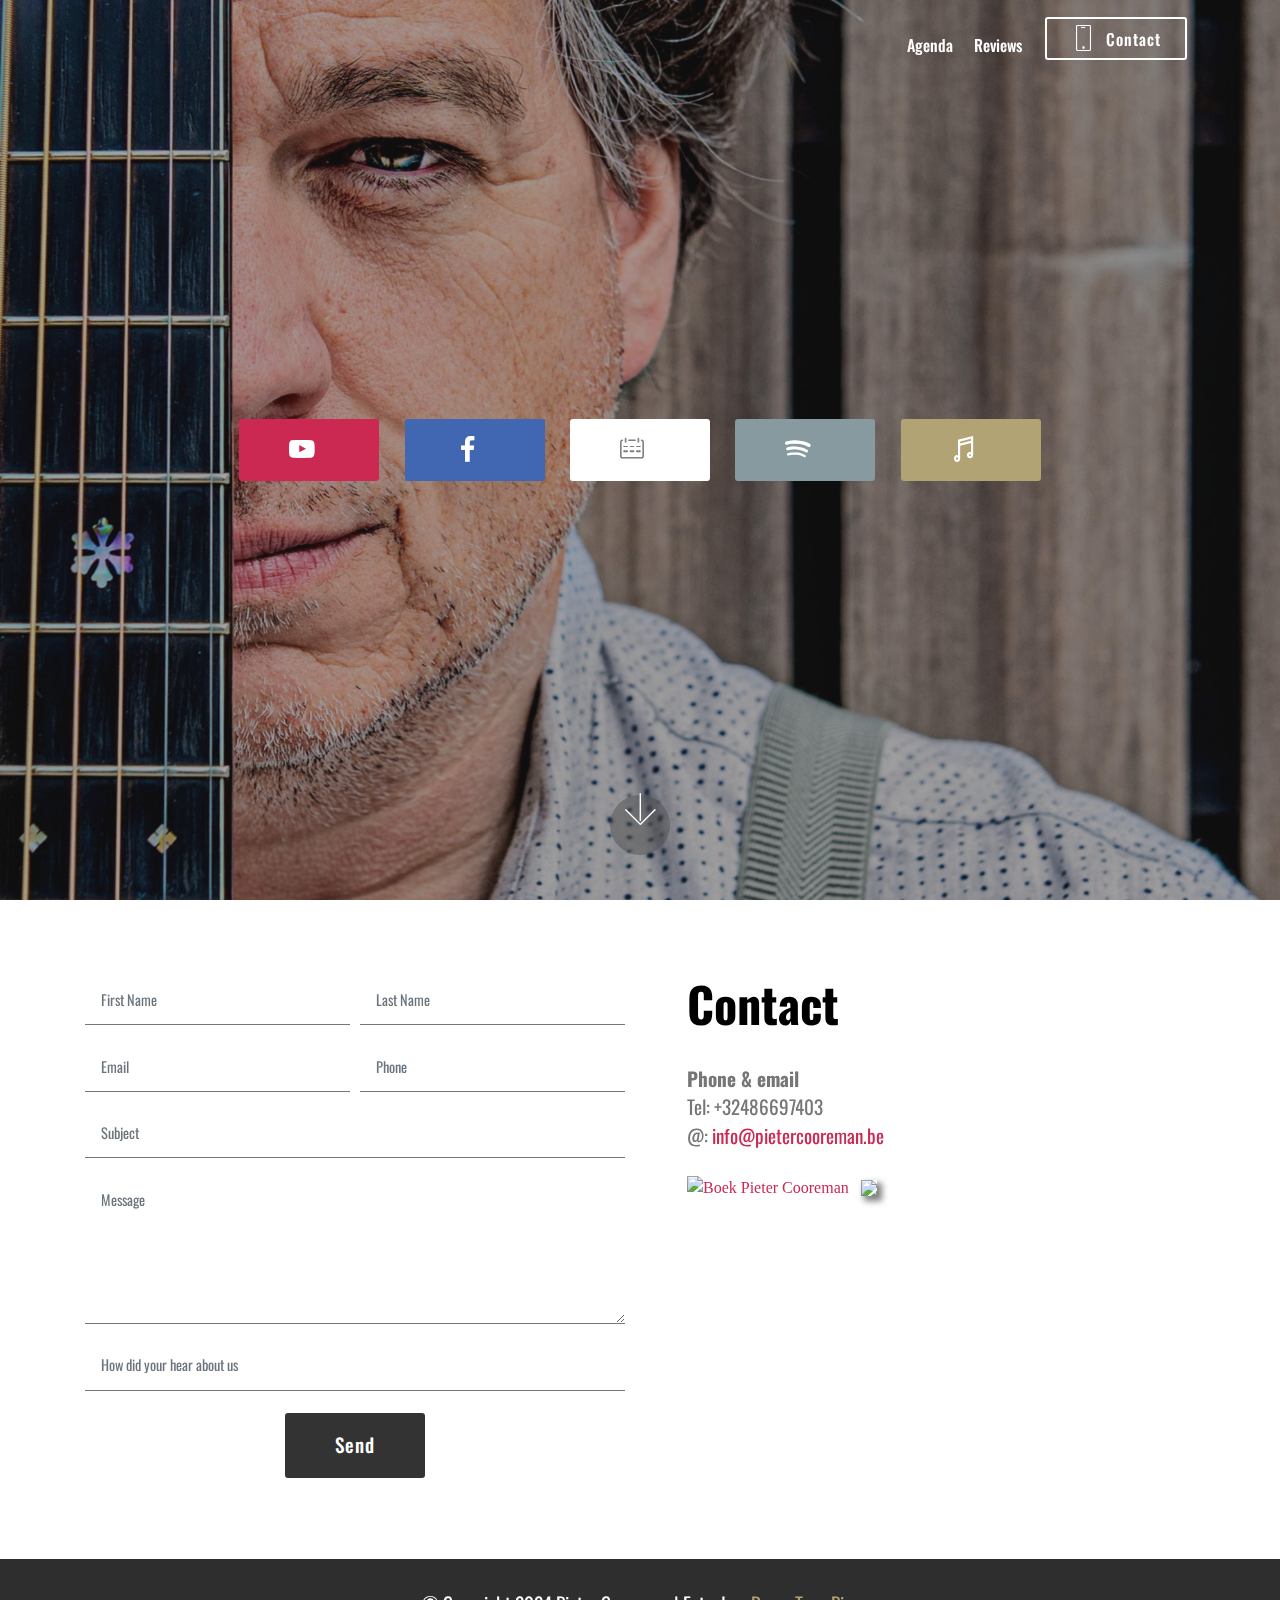
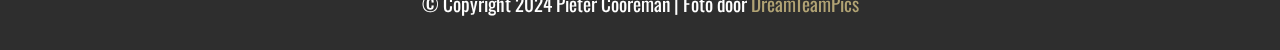
==== commit 76001ed4: "Add files via upload" ====
--- a/index.html
+++ b/index.html
@@ -55,7 +55,8 @@
             <ul class="navbar-nav nav-dropdown navbar-nav-top-padding" data-app-modern-menu="true"><li class="nav-item">
                     <a class="nav-link link text-white display-4" href="https://www.gigstarter.be/artiesten/pieter-cooreman#agenda" target="_blank">
                         Agenda</a>
-                </li></ul>
+                </li><li class="nav-item"><a class="nav-link link text-white display-4" href="https://www.gigstarter.be/artiesten/pieter-cooreman#reviews" target="_blank">
+                        Reviews</a></li></ul>
             <div class="navbar-buttons mbr-section-btn"><a class="btn btn-sm btn-white-outline display-4" href="index.html#extForm24-2"><span class="mbri-mobile mbr-iconfont mbr-iconfont-btn"></span>
                     
                     Contact</a></div>
@@ -94,7 +95,7 @@
         <div class="row">
             <div class="col-lg-6 col-md-12 mx-auto mbr-form" data-form-type="formoid">
 <!--Formbuilder Form-->
-<form action="https://mobirise.com/" method="POST" class="mbr-form form-with-styler" data-form-title="Form Name"><input type="hidden" name="email" data-form-email="true" value="HPEcge1AA9DK6DmXUNZLF/Gtar0CBhlY1B1N6dgyDrb6NVS3f+ole1ZWjh2ospv8a7e94IKOpGBPEmC9156Yunw36wFvWUIHRJLVx/dLsVzC+FNfHQc/I/zmOE8g8Oln.O3BULcYXHJqWx82Y47dpj176n9ye8PY6ZgBB/UveFntP57U4zTvQoWU8jYmyVobYgjWsD3O7cw7E9LAKVOCVI4ovXmJz+QhoIjdnrjhQG1iBLtF3UWCq0gRveBoJle3N">
+<form action="https://mobirise.com/" method="POST" class="mbr-form form-with-styler" data-form-title="Form Name"><input type="hidden" name="email" data-form-email="true" value="3ePTRBqkXcBTtMcZpUaut9UCnOKB7O5KHl6uGr8Q4H3EeAvF3VbVy5D07Esxsb4Gui7T47jpTBo/HmxBIS/HM5lQrvtecM3vsHaqHpKMfZGmjCs1dv+0m1Yxksd5mnX8.xLAp1ID6200P3yvbwDobx6Bvtltmi69GbDCAEmiWtuZFljVt0aMLr8EH6jBcnQHmaiEoCMKK0N6WaEo0Xk0OHQqaYtbmeGUVJE7zlezsNcxfjyxI/4rzqEQ8CjxbSqhz">
 <div class="form-row">
 <div hidden="hidden" data-form-alert="" class="alert alert-success col-12">Dank voor uw interesse. Wij nemen spoedig contact op met u.</div>
 <div hidden="hidden" data-form-alert-danger="" class="alert alert-danger col-12">Oops...! some problem!</div>
@@ -192,7 +193,7 @@
         <div class="media-container-row align-center mbr-white">
             <div class="col-12">
                 <p class="mbr-text mb-0 mbr-fonts-style display-7">
-                    © Copyright 2022 Pieter Cooreman | Foto door <a href="https://www.facebook.com/Dreamteampics" target="_blank" class="text-danger">DreamTeamPics</a></p>
+                    © Copyright 2024 Pieter Cooreman | Foto door <a href="https://www.facebook.com/Dreamteampics" target="_blank" class="text-danger">DreamTeamPics</a></p>
             </div>
         </div>
     </div>
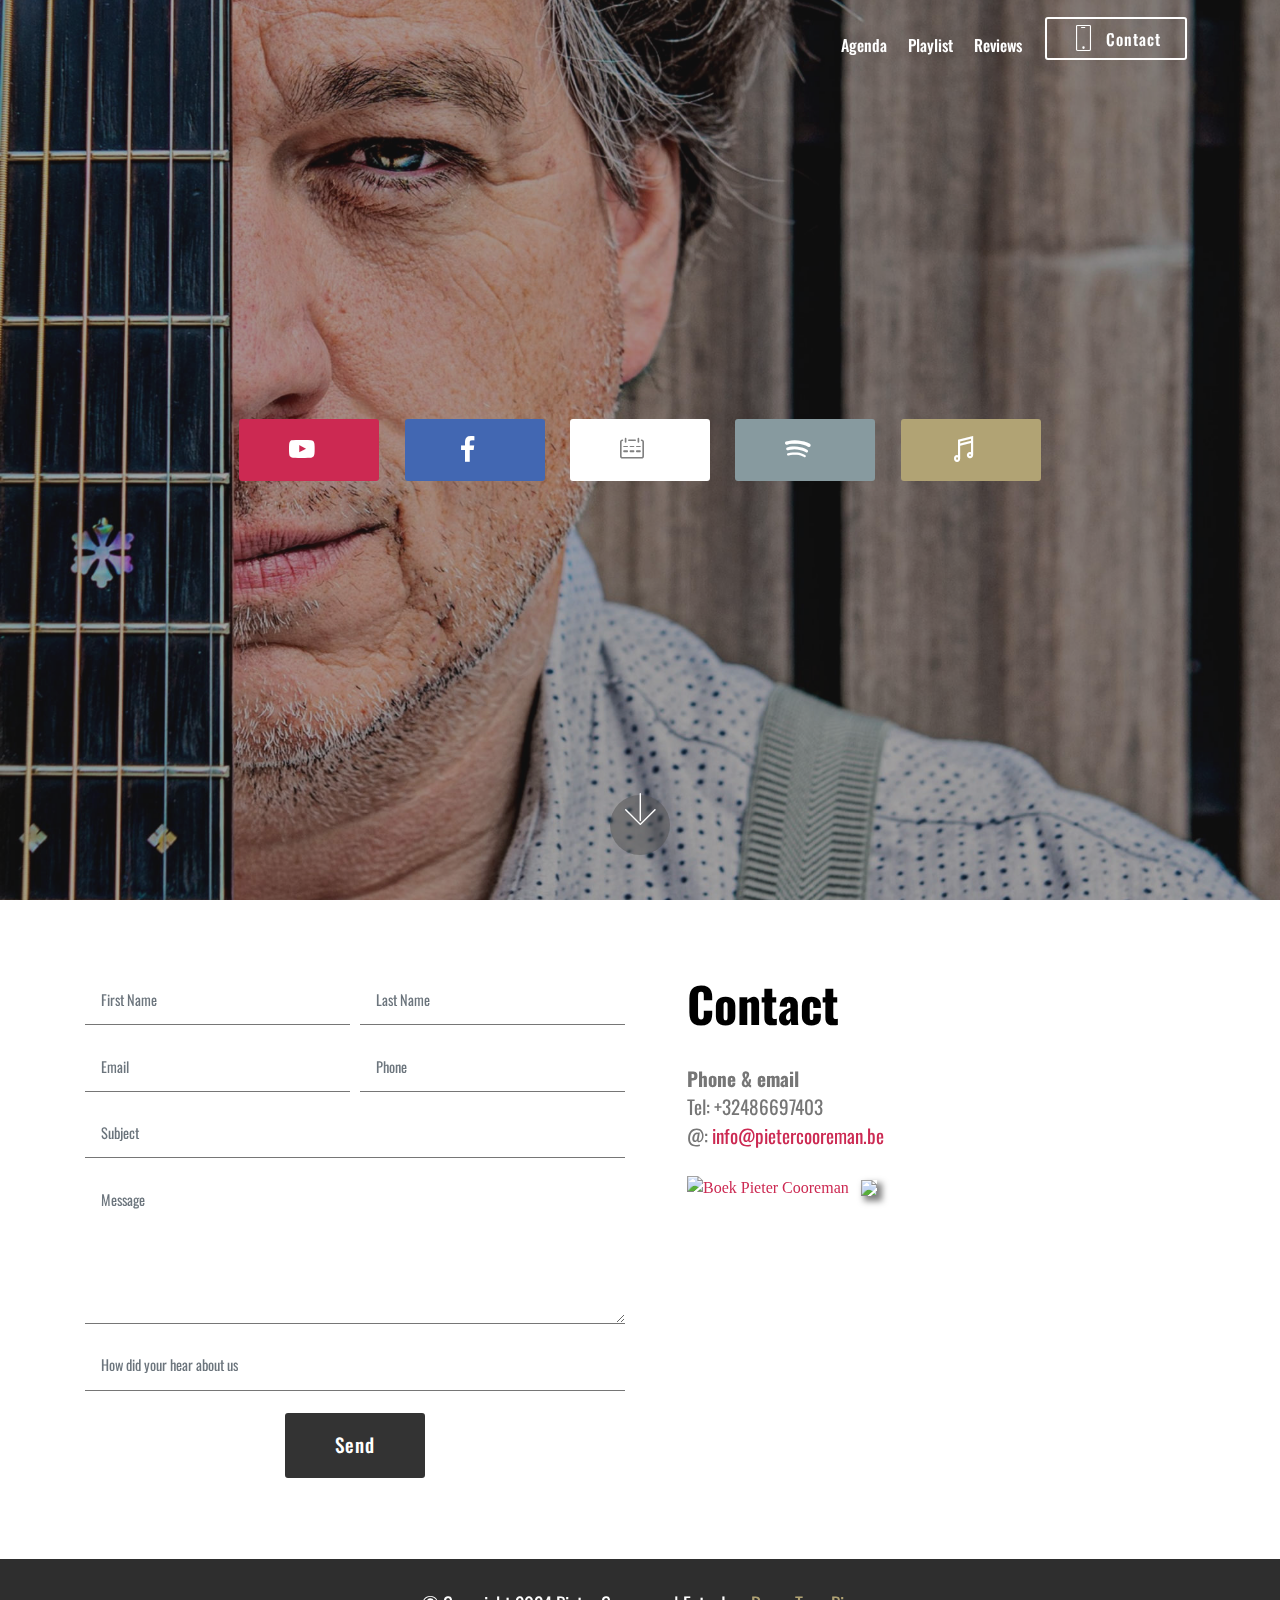
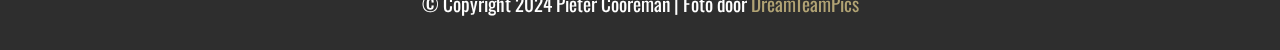
==== commit 8a79c1a7: "Add files via upload" ====
--- a/index.html
+++ b/index.html
@@ -55,7 +55,8 @@
             <ul class="navbar-nav nav-dropdown navbar-nav-top-padding" data-app-modern-menu="true"><li class="nav-item">
                     <a class="nav-link link text-white display-4" href="https://www.gigstarter.be/artiesten/pieter-cooreman#agenda" target="_blank">
                         Agenda</a>
-                </li><li class="nav-item"><a class="nav-link link text-white display-4" href="https://www.gigstarter.be/artiesten/pieter-cooreman#reviews" target="_blank">
+                </li><li class="nav-item"><a class="nav-link link text-white display-4" href="https://secure.setlistplanner.com/share/?sl=20-0oja8a3p3m-1-0" target="_blank">
+                        Playlist</a></li><li class="nav-item"><a class="nav-link link text-white display-4" href="https://www.gigstarter.be/artiesten/pieter-cooreman#reviews" target="_blank">
                         Reviews</a></li></ul>
             <div class="navbar-buttons mbr-section-btn"><a class="btn btn-sm btn-white-outline display-4" href="index.html#extForm24-2"><span class="mbri-mobile mbr-iconfont mbr-iconfont-btn"></span>
                     
@@ -95,7 +96,7 @@
         <div class="row">
             <div class="col-lg-6 col-md-12 mx-auto mbr-form" data-form-type="formoid">
 <!--Formbuilder Form-->
-<form action="https://mobirise.com/" method="POST" class="mbr-form form-with-styler" data-form-title="Form Name"><input type="hidden" name="email" data-form-email="true" value="3ePTRBqkXcBTtMcZpUaut9UCnOKB7O5KHl6uGr8Q4H3EeAvF3VbVy5D07Esxsb4Gui7T47jpTBo/HmxBIS/HM5lQrvtecM3vsHaqHpKMfZGmjCs1dv+0m1Yxksd5mnX8.xLAp1ID6200P3yvbwDobx6Bvtltmi69GbDCAEmiWtuZFljVt0aMLr8EH6jBcnQHmaiEoCMKK0N6WaEo0Xk0OHQqaYtbmeGUVJE7zlezsNcxfjyxI/4rzqEQ8CjxbSqhz">
+<form action="https://mobirise.com/" method="POST" class="mbr-form form-with-styler" data-form-title="Form Name"><input type="hidden" name="email" data-form-email="true" value="1TrhLgPW5mFFU58YWuY47EQ13j904DMXVYk7ht4XICj6hFrAOCeH3IN1ieIfwp97G3Fx/NosAWEQ15bE7t5jlKi2q4XD30o684v8Ui7vC1/X96ZfjUlWFx4Qums4fg+n.qIbx/Gf2OpBQi+ZgSwo34lSWSzNHAvSatwmHLupZBwiLMTWeu4XdVK95qKY9JBOY7BP2VUQ4ebOFjo3cb7hp69KrTl2hrec+raPx0IlE7slbnaysDTGuISEmJ6jPCdGE">
 <div class="form-row">
 <div hidden="hidden" data-form-alert="" class="alert alert-success col-12">Dank voor uw interesse. Wij nemen spoedig contact op met u.</div>
 <div hidden="hidden" data-form-alert-danger="" class="alert alert-danger col-12">Oops...! some problem!</div>
